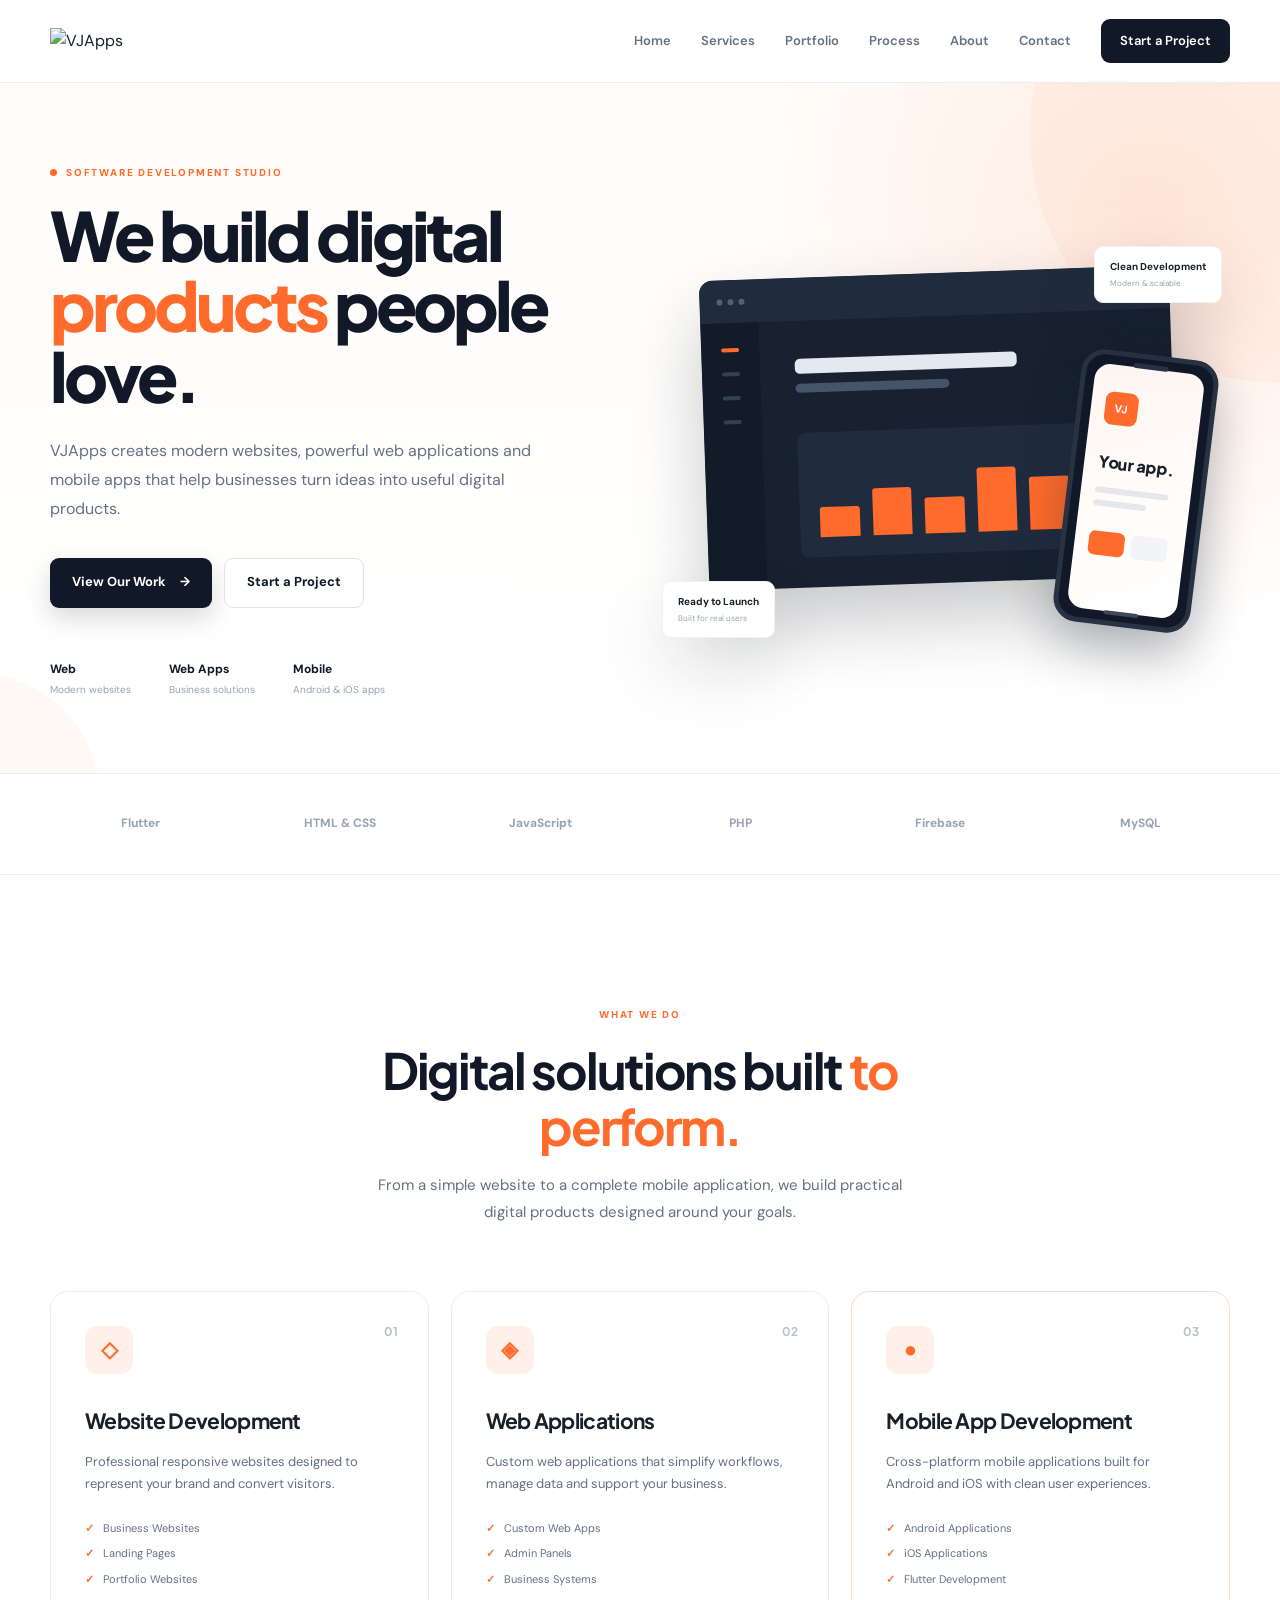
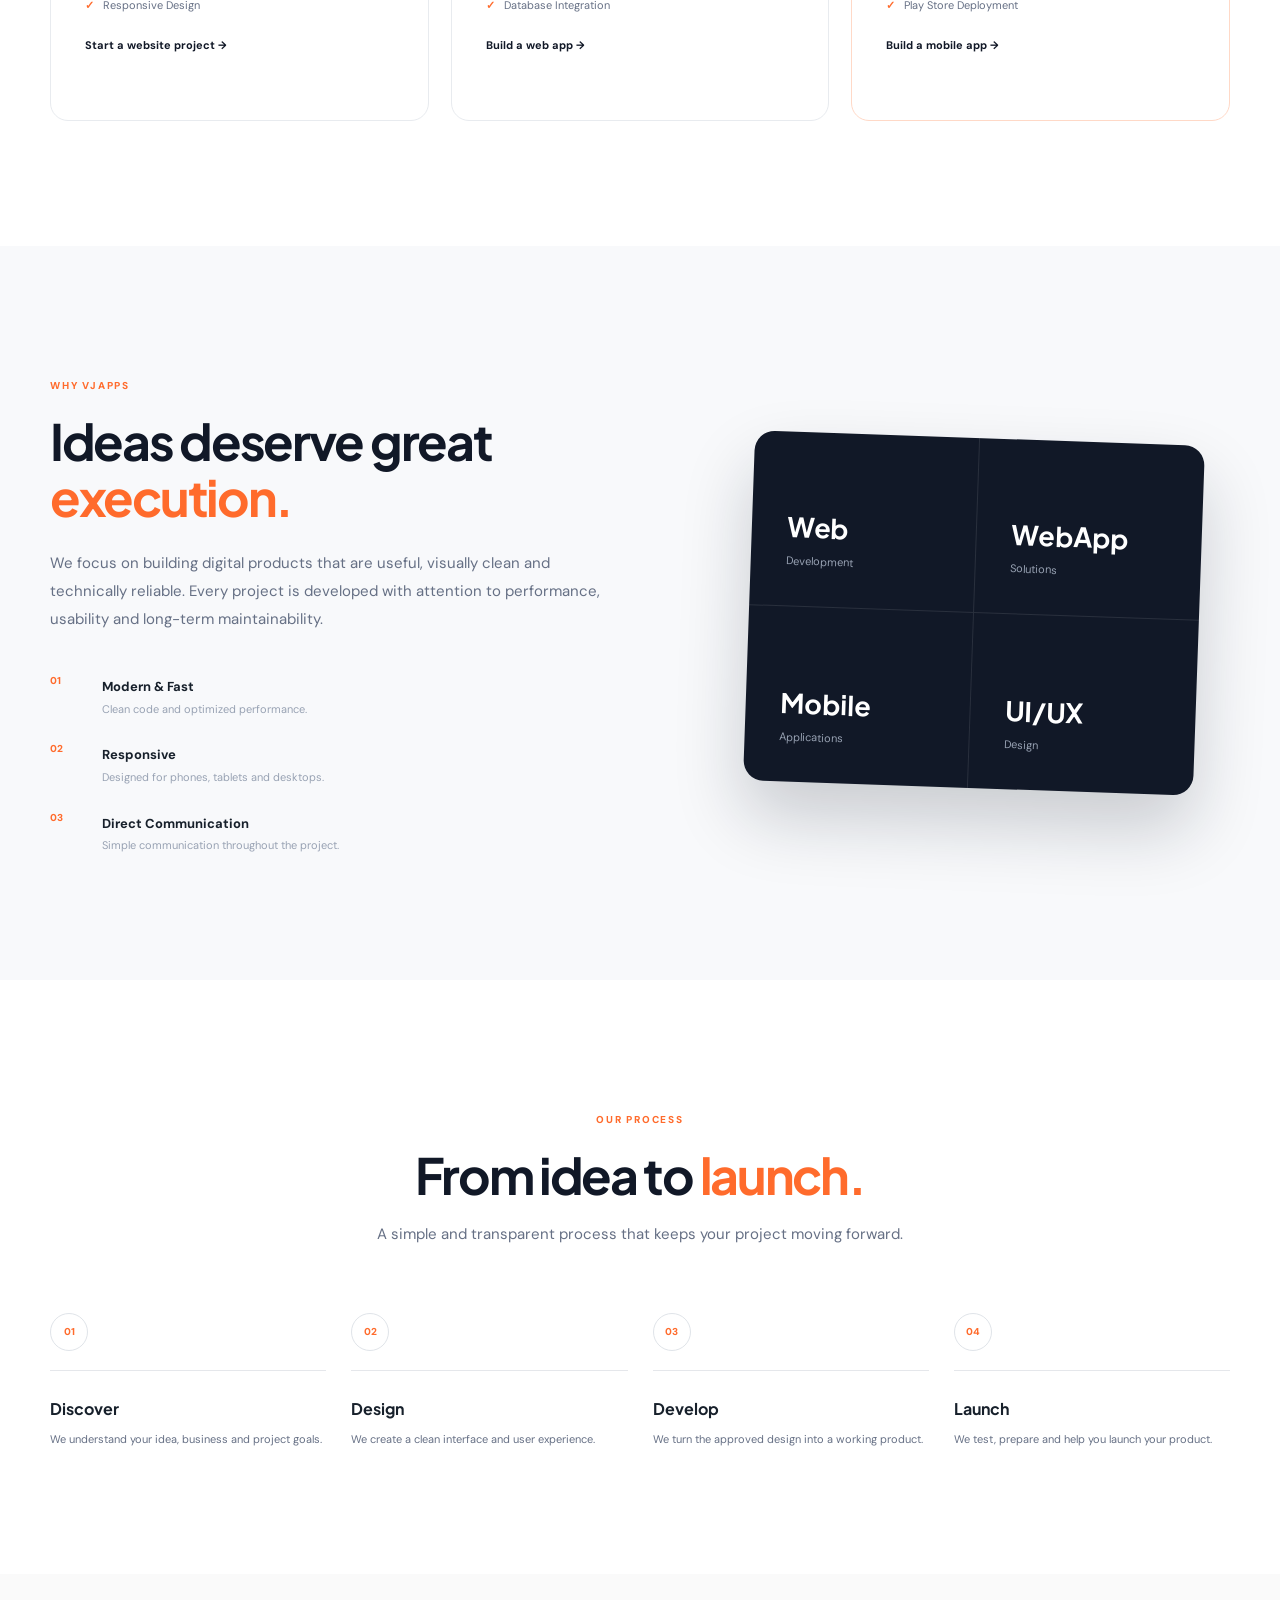
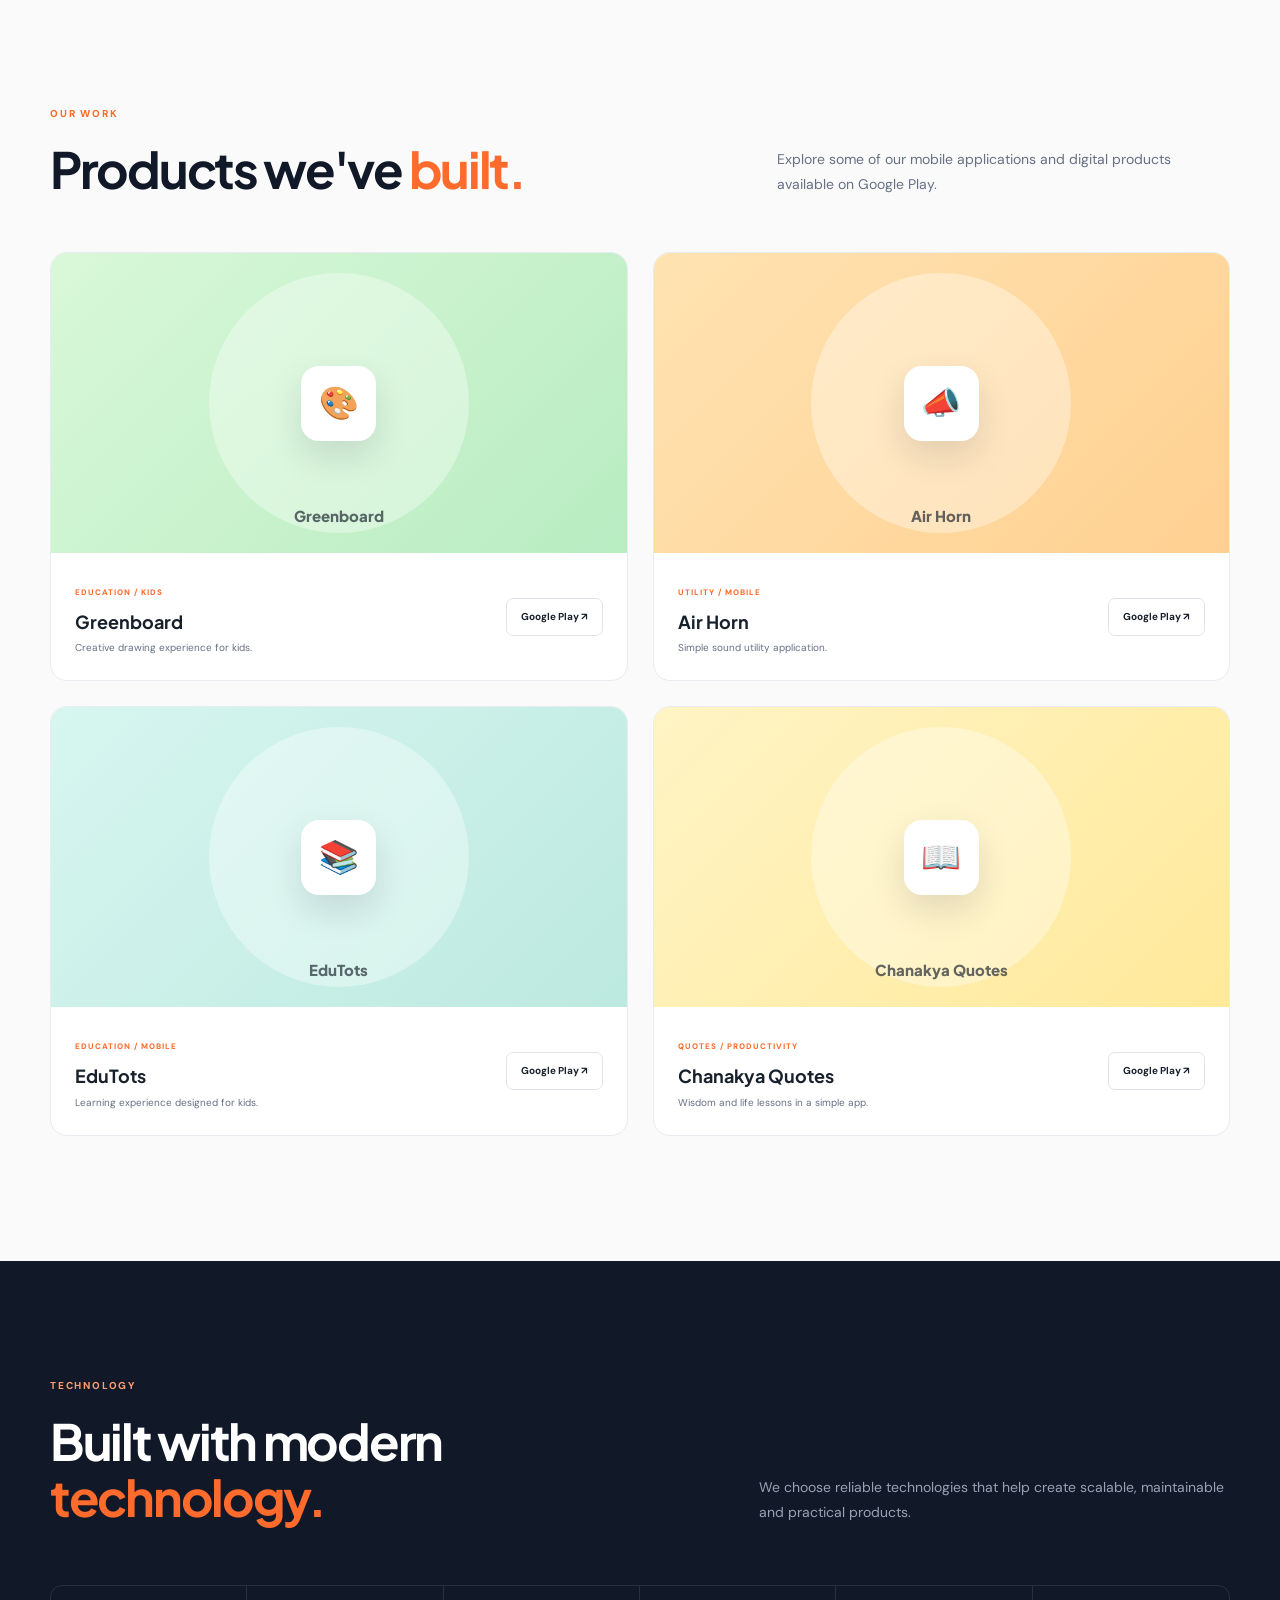
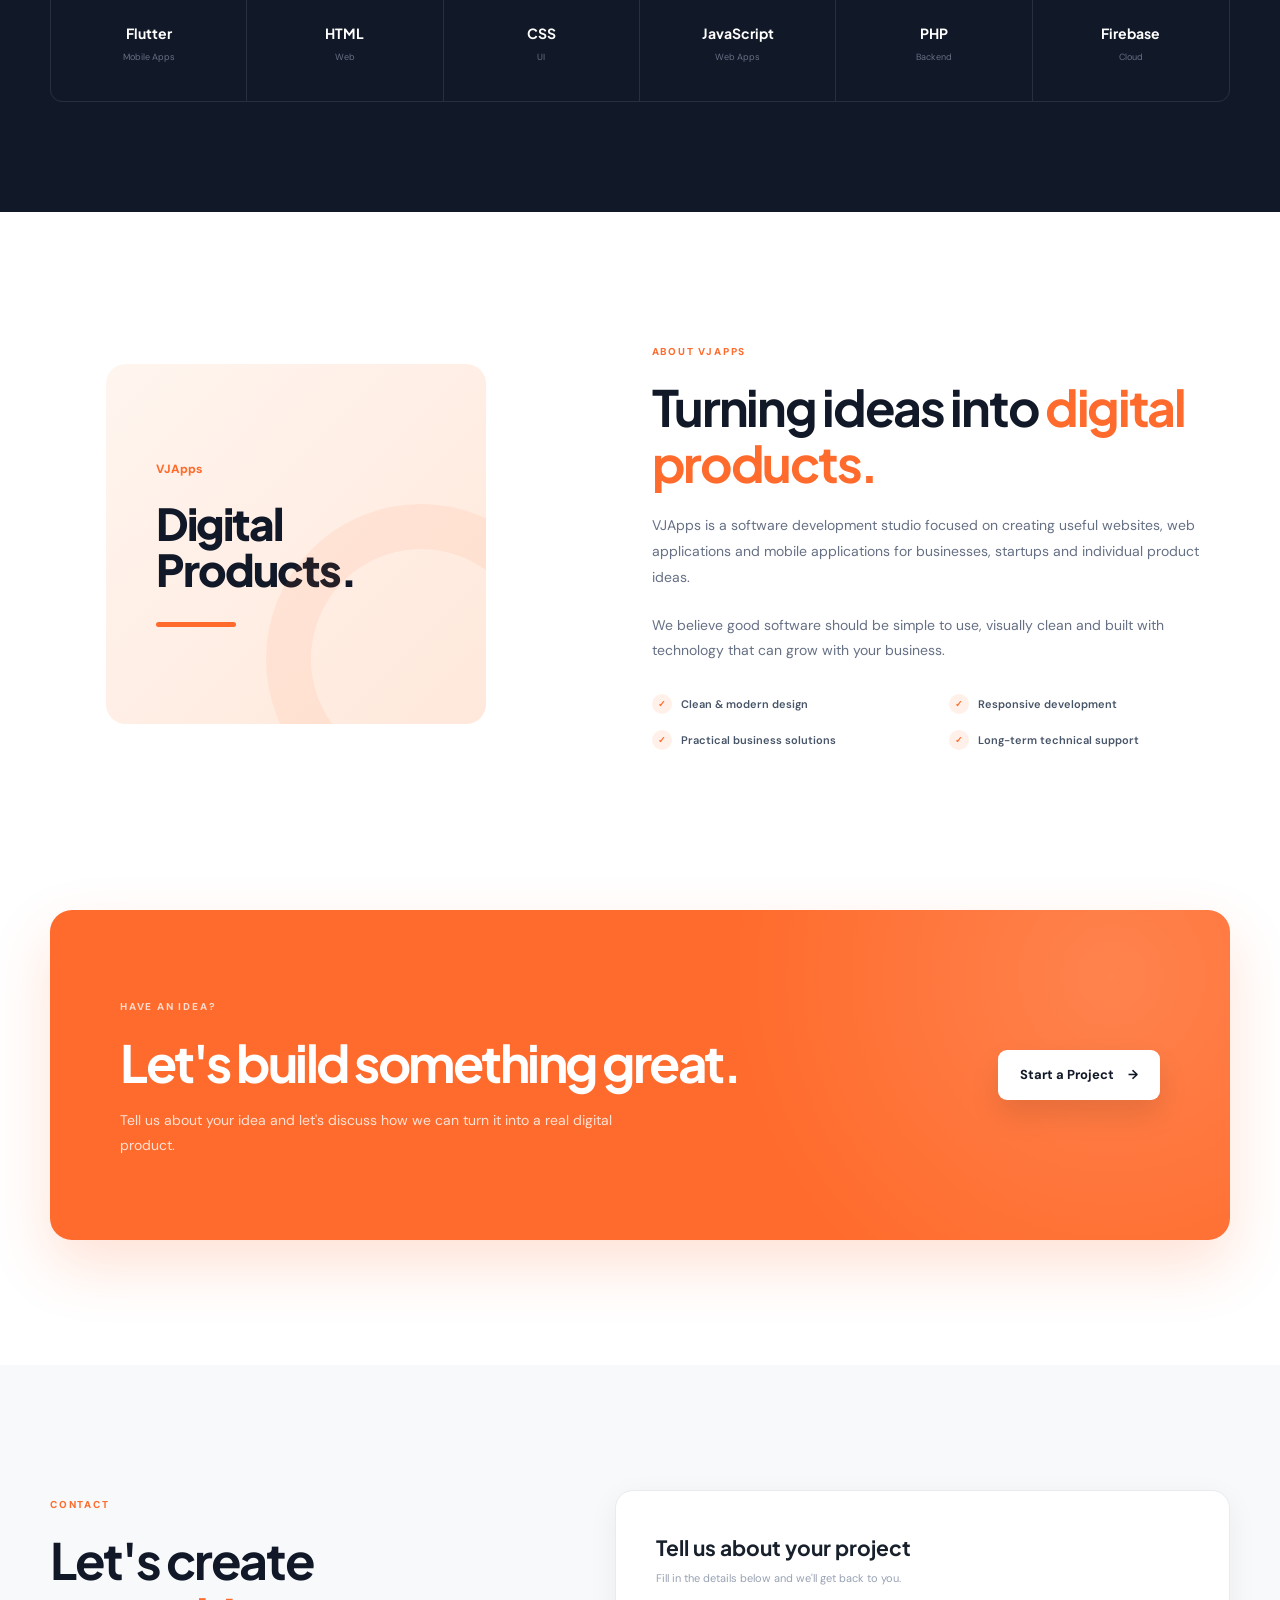
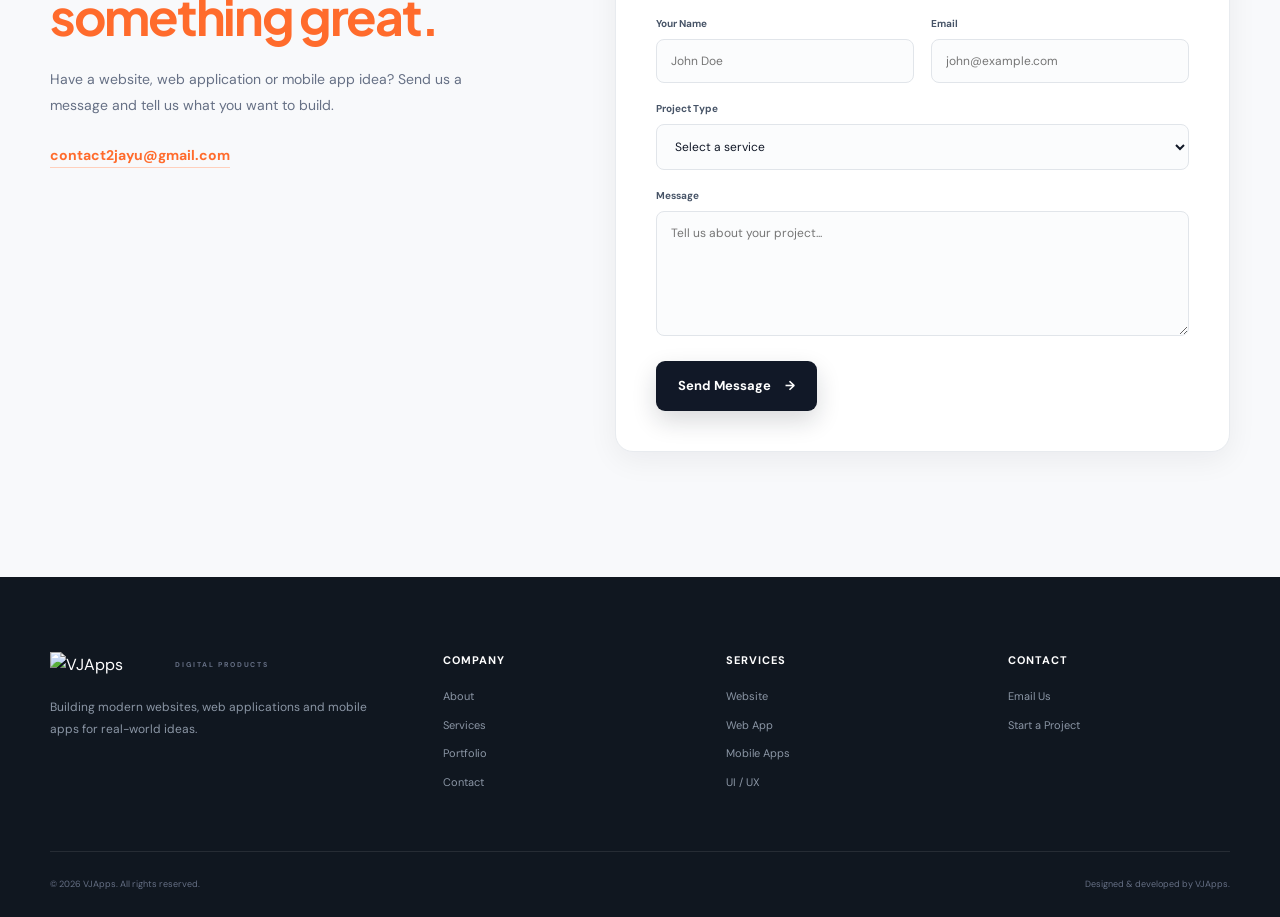
==== index.html @ f4241956 "Update index.html" ====
<!DOCTYPE html>
<html lang="en">
<head>
    <meta charset="UTF-8">
    <meta name="viewport" content="width=device-width, initial-scale=1.0">
    <meta name="description" content="VJApps builds modern websites, web applications and mobile apps for businesses and startups.">
    
    <title>VJApps — Web, WebApp & Mobile App Development</title>

    <link rel="icon" type="image/png" href="./favicon.png">
    <link rel="preconnect" href="https://fonts.googleapis.com">
    <link rel="preconnect" href="https://fonts.gstatic.com" crossorigin>
    <link href="https://fonts.googleapis.com/css2?family=DM+Sans:wght@400;500;600;700&family=Plus+Jakarta+Sans:wght@500;600;700;800&display=swap" rel="stylesheet">
    <link href="https://fonts.googleapis.com/css2?family=Poppins:wght@400;600;700&display=swap" rel="stylesheet">
    <link rel="stylesheet" href="./style.css">
</head>

<body>

<header class="header">
    <div class="container nav-container">
        
        <!-- Updated Premium Header Logo -->
        <a href="#home" class="logo">
            <img src="logo.jpg" alt="VJApps" class="header-logo-img">
        </a>

        <input type="checkbox" id="menu-toggle" class="menu-toggle">

        <label for="menu-toggle" class="menu-button" aria-label="Open navigation">
            <span></span>
            <span></span>
            <span></span>
        </label>

        <nav class="nav">
            <a href="#home">Home</a>
            <a href="#services">Services</a>
            <a href="#portfolio">Portfolio</a>
            <a href="#process">Process</a>
            <a href="#about">About</a>
            <a href="#contact">Contact</a>
            <a href="#contact" class="nav-cta">Start a Project</a>
        </nav>
    </div>
</header>

<main>

<section class="hero" id="home">
    <div class="hero-shape hero-shape-one"></div>
    <div class="hero-shape hero-shape-two"></div>
    <div class="container hero-grid">
        <div class="hero-content">
            <div class="eyebrow">
                <span class="eyebrow-dot"></span>
                SOFTWARE DEVELOPMENT STUDIO
            </div>
            <h1>
                We build digital
                <span>products</span>
                people love.
            </h1>
            <p class="hero-description">
                VJApps creates modern websites, powerful web applications
                and mobile apps that help businesses turn ideas into
                useful digital products.
            </p>
            <div class="hero-buttons">
                <a href="#portfolio" class="button button-dark">
                    View Our Work
                    <span>→</span>
                </a>
                <a href="#contact" class="button button-outline">
                    Start a Project
                </a>
            </div>
            <div class="hero-services">
                <div>
                    <strong>Web</strong>
                    <span>Modern websites</span>
                </div>
                <div>
                    <strong>Web Apps</strong>
                    <span>Business solutions</span>
                </div>
                <div>
                    <strong>Mobile</strong>
                    <span>Android & iOS apps</span>
                </div>
            </div>
        </div>
        <div class="hero-visual">
            <div class="browser-card">
                <div class="browser-top">
                    <div class="browser-dots">
                        <i></i><i></i><i></i>
                    </div>
                    <span>vjapps.com</span>
                </div>
                <div class="browser-content">
                    <div class="browser-sidebar">
                        <span class="active"></span><span></span><span></span><span></span>
                    </div>
                    <div class="browser-main">
                        <div class="browser-line large"></div>
                        <div class="browser-line"></div>
                        <div class="browser-chart">
                            <span style="height:35%"></span>
                            <span style="height:55%"></span>
                            <span style="height:42%"></span>
                            <span style="height:75%"></span>
                            <span style="height:62%"></span>
                            <span style="height:90%"></span>
                        </div>
                    </div>
                </div>
            </div>
            <div class="phone-card">
                <div class="phone-speaker"></div>
                <div class="phone-screen">
                    <div class="phone-logo">VJ</div>
                    <div class="phone-title">Your app.</div>
                    <div class="phone-line"></div>
                    <div class="phone-line short"></div>
                    <div class="phone-buttons">
                        <span></span><span></span>
                    </div>
                </div>
                <div class="phone-home"></div>
            </div>
            <div class="floating-card floating-top">
                <strong>Clean Development</strong>
                <span>Modern & scalable</span>
            </div>
            <div class="floating-card floating-bottom">
                <strong>Ready to Launch</strong>
                <span>Built for real users</span>
            </div>
        </div>
    </div>
</section>

<section class="tech-strip">
    <div class="container tech-strip-inner">
        <span>Flutter</span>
        <span>HTML & CSS</span>
        <span>JavaScript</span>
        <span>PHP</span>
        <span>Firebase</span>
        <span>MySQL</span>
    </div>
</section>

<section class="section services-section" id="services">
    <div class="container">
        <div class="section-heading centered">
            <div class="eyebrow">WHAT WE DO</div>
            <h2>
                Digital solutions built
                <span>to perform.</span>
            </h2>
            <p>
                From a simple website to a complete mobile application,
                we build practical digital products designed around
                your goals.
            </p>
        </div>
        <div class="services-grid">
            <article class="service-card">
                <div class="service-number">01</div>
                <div class="service-icon">◇</div>
                <h3>Website Development</h3>
                <p>Professional responsive websites designed to represent your brand and convert visitors.</p>
                <ul>
                    <li>Business Websites</li>
                    <li>Landing Pages</li>
                    <li>Portfolio Websites</li>
                    <li>Responsive Design</li>
                </ul>
                <a href="#contact" class="text-link">Start a website project →</a>
            </article>
            <article class="service-card">
                <div class="service-number">02</div>
                <div class="service-icon">◈</div>
                <h3>Web Applications</h3>
                <p>Custom web applications that simplify workflows, manage data and support your business.</p>
                <ul>
                    <li>Custom Web Apps</li>
                    <li>Admin Panels</li>
                    <li>Business Systems</li>
                    <li>Database Integration</li>
                </ul>
                <a href="#contact" class="text-link">Build a web app →</a>
            </article>
            <article class="service-card featured">
                <div class="service-number">03</div>
                <div class="service-icon">●</div>
                <h3>Mobile App Development</h3>
                <p>Cross-platform mobile applications built for Android and iOS with clean user experiences.</p>
                <ul>
                    <li>Android Applications</li>
                    <li>iOS Applications</li>
                    <li>Flutter Development</li>
                    <li>Play Store Deployment</li>
                </ul>
                <a href="#contact" class="text-link">Build a mobile app →</a>
            </article>
        </div>
    </div>
</section>

<section class="section why-section">
    <div class="container why-grid">
        <div class="why-content">
            <div class="eyebrow">WHY VJAPPS</div>
            <h2>
                Ideas deserve great
                <span>execution.</span>
            </h2>
            <p>
                We focus on building digital products that are useful,
                visually clean and technically reliable. Every project
                is developed with attention to performance, usability
                and long-term maintainability.
            </p>
            <div class="why-list">
                <div>
                    <span>01</span>
                    <div>
                        <strong>Modern & Fast</strong>
                        <p>Clean code and optimized performance.</p>
                    </div>
                </div>
                <div>
                    <span>02</span>
                    <div>
                        <strong>Responsive</strong>
                        <p>Designed for phones, tablets and desktops.</p>
                    </div>
                </div>
                <div>
                    <span>03</span>
                    <div>
                        <strong>Direct Communication</strong>
                        <p>Simple communication throughout the project.</p>
                    </div>
                </div>
            </div>
        </div>
        <div class="why-visual">
            <div class="stats-card">
                <div class="stat-item">
                    <strong>Web</strong>
                    <span>Development</span>
                </div>
                <div class="stat-item">
                    <strong>WebApp</strong>
                    <span>Solutions</span>
                </div>
                <div class="stat-item">
                    <strong>Mobile</strong>
                    <span>Applications</span>
                </div>
                <div class="stat-item">
                    <strong>UI/UX</strong>
                    <span>Design</span>
                </div>
            </div>
        </div>
    </div>
</section>

<section class="section process-section" id="process">
    <div class="container">
        <div class="section-heading centered">
            <div class="eyebrow">OUR PROCESS</div>
            <h2>
                From idea to
                <span>launch.</span>
            </h2>
            <p>
                A simple and transparent process that keeps your project
                moving forward.
            </p>
        </div>
        <div class="process-grid">
            <div class="process-item">
                <div class="process-top">
                    <span>01</span>
                </div>
                <div class="process-line"></div>
                <h3>Discover</h3>
                <p>We understand your idea, business and project goals.</p>
            </div>
            <div class="process-item">
                <div class="process-top">
                    <span>02</span>
                </div>
                <div class="process-line"></div>
                <h3>Design</h3>
                <p>We create a clean interface and user experience.</p>
            </div>
            <div class="process-item">
                <div class="process-top">
                    <span>03</span>
                </div>
                <div class="process-line"></div>
                <h3>Develop</h3>
                <p>We turn the approved design into a working product.</p>
            </div>
            <div class="process-item">
                <div class="process-top">
                    <span>04</span>
                </div>
                <div class="process-line"></div>
                <h3>Launch</h3>
                <p>We test, prepare and help you launch your product.</p>
            </div>
        </div>
    </div>
</section>

<section class="section portfolio-section" id="portfolio">
    <div class="container">
        <div class="portfolio-heading">
            <div>
                <div class="eyebrow">OUR WORK</div>
                <h2>
                    Products we've
                    <span>built.</span>
                </h2>
            </div>
            <p>
                Explore some of our mobile applications and digital
                products available on Google Play.
            </p>
        </div>
        <div class="portfolio-grid">
            <article class="portfolio-card">
                <div class="portfolio-image greenboard">
                    <div class="app-icon">🎨</div>
                    <div class="app-preview-text">Greenboard</div>
                </div>
                <div class="portfolio-info">
                    <div>
                        <small>EDUCATION / KIDS</small>
                        <h3>Greenboard</h3>
                        <p>Creative drawing experience for kids.</p>
                    </div>
                    <a href="#" class="play-button">Google Play ↗</a>
                </div>
            </article>
            <article class="portfolio-card">
                <div class="portfolio-image airhorn">
                    <div class="app-icon">📣</div>
                    <div class="app-preview-text">Air Horn</div>
                </div>
                <div class="portfolio-info">
                    <div>
                        <small>UTILITY / MOBILE</small>
                        <h3>Air Horn</h3>
                        <p>Simple sound utility application.</p>
                    </div>
                    <a href="#" class="play-button">Google Play ↗</a>
                </div>
            </article>
            <article class="portfolio-card">
                <div class="portfolio-image edutots">
                    <div class="app-icon">📚</div>
                    <div class="app-preview-text">EduTots</div>
                </div>
                <div class="portfolio-info">
                    <div>
                        <small>EDUCATION / MOBILE</small>
                        <h3>EduTots</h3>
                        <p>Learning experience designed for kids.</p>
                    </div>
                    <a href="#" class="play-button">Google Play ↗</a>
                </div>
            </article>
            <article class="portfolio-card">
                <div class="portfolio-image chanakya">
                    <div class="app-icon">📖</div>
                    <div class="app-preview-text">Chanakya Quotes</div>
                </div>
                <div class="portfolio-info">
                    <div>
                        <small>QUOTES / PRODUCTIVITY</small>
                        <h3>Chanakya Quotes</h3>
                        <p>Wisdom and life lessons in a simple app.</p>
                    </div>
                    <a href="#" class="play-button">Google Play ↗</a>
                </div>
            </article>
        </div>
    </div>
</section>

<section class="technology-section">
    <div class="container">
        <div class="technology-heading">
            <div>
                <div class="eyebrow light">TECHNOLOGY</div>
                <h2>
                    Built with modern
                    <span>technology.</span>
                </h2>
            </div>
            <p>
                We choose reliable technologies that help create
                scalable, maintainable and practical products.
            </p>
        </div>
        <div class="technology-grid">
            <div class="technology-item"><strong>Flutter</strong><span>Mobile Apps</span></div>
            <div class="technology-item"><strong>HTML</strong><span>Web</span></div>
            <div class="technology-item"><strong>CSS</strong><span>UI</span></div>
            <div class="technology-item"><strong>JavaScript</strong><span>Web Apps</span></div>
            <div class="technology-item"><strong>PHP</strong><span>Backend</span></div>
            <div class="technology-item"><strong>Firebase</strong><span>Cloud</span></div>
        </div>
    </div>
</section>

<section class="section about-section" id="about">
    <div class="container about-grid">
        <div class="about-visual">
            <div class="about-box">
                <div class="about-box-small">VJApps</div>
                <div class="about-box-title">
                    Digital<br>Products.
                </div>
                <div class="about-box-line"></div>
            </div>
        </div>
        <div class="about-content">
            <div class="eyebrow">ABOUT VJAPPS</div>
            <h2>
                Turning ideas into
                <span>digital products.</span>
            </h2>
            <p>
                VJApps is a software development studio focused on
                creating useful websites, web applications and mobile
                applications for businesses, startups and individual
                product ideas.
            </p>
            <p>
                We believe good software should be simple to use,
                visually clean and built with technology that can grow
                with your business.
            </p>
            <ul class="about-points">
                <li><span>✓</span> Clean & modern design</li>
                <li><span>✓</span> Responsive development</li>
                <li><span>✓</span> Practical business solutions</li>
                <li><span>✓</span> Long-term technical support</li>
            </ul>
        </div>
    </div>
</section>

<section class="cta-section">
    <div class="container">
        <div class="cta-box">
            <div class="cta-content">
                <div class="eyebrow">HAVE AN IDEA?</div>
                <h2>
                    Let's build something
                    <span>great.</span>
                </h2>
                <p>
                    Tell us about your idea and let's discuss how
                    we can turn it into a real digital product.
                </p>
            </div>
            <a href="#contact" class="button button-white">
                Start a Project
                <span>→</span>
            </a>
        </div>
    </div>
</section>

<section class="section contact-section" id="contact">
    <div class="container contact-grid">
        <div class="contact-content">
            <div class="eyebrow">CONTACT</div>
            <h2>
                Let's create
                <span>something great.</span>
            </h2>
            <p>
                Have a website, web application or mobile app idea?
                Send us a message and tell us what you want to build.
            </p>
            <a href="mailto:contact2jayu@gmail.com" class="email-link">
                contact2jayu@gmail.com
            </a>
        </div>
        <form class="contact-form" action="mailto:contact2jayu@gmail.com" method="post" enctype="text/plain">
            <h3>Tell us about your project</h3>
            <p>Fill in the details below and we'll get back to you.</p>
            <div class="form-row">
                <div class="form-group">
                    <label for="name">Your Name</label>
                    <input type="text" id="name" name="Name" placeholder="John Doe" required>
                </div>
                <div class="form-group">
                    <label for="email">Email</label>
                    <input type="email" id="email" name="Email" placeholder="john@example.com" required>
                </div>
            </div>
            <div class="form-group">
                <label for="project">Project Type</label>
                <select id="project" name="Project">
                    <option value="">Select a service</option>
                    <option>Website Development</option>
                    <option>Web Application</option>
                    <option>Mobile App</option>
                    <option>Other</option>
                </select>
            </div>
            <div class="form-group">
                <label for="message">Message</label>
                <textarea id="message" name="Message" rows="5" placeholder="Tell us about your project..." required></textarea>
            </div>
            <button type="submit" class="button button-dark submit-button">
                Send Message
                <span>→</span>
            </button>
        </form>
    </div>
</section>

</main>

<footer class="footer">
    <div class="container">
        <div class="footer-top">
            <div class="footer-brand">
                
                <!-- Updated Premium Footer Logo -->
                <a href="#home" class="logo footer-logo">
                    <img src="logo.jpg" alt="VJApps" class="footer-logo-img">
                    <br>
                    <span class="logo-sub">DIGITAL PRODUCTS</span>
                </a>
                
                <p>
                    Building modern websites, web applications
                    and mobile apps for real-world ideas.
                </p>
            </div>
            <div class="footer-column">
                <h4>Company</h4>
                <a href="#about">About</a>
                <a href="#services">Services</a>
                <a href="#portfolio">Portfolio</a>
                <a href="#contact">Contact</a>
            </div>
            <div class="footer-column">
                <h4>Services</h4>
                <a href="#services">Website</a>
                <a href="#services">Web App</a>
                <a href="#services">Mobile Apps</a>
                <a href="#services">UI / UX</a>
            </div>
            <div class="footer-column">
                <h4>Contact</h4>
                <a href="mailto:contact2jayu@gmail.com">Email Us</a>
                <a href="#contact">Start a Project</a>
            </div>
        </div>
        <div class="footer-bottom">
            <span>© 2026 VJApps. All rights reserved.</span>
            <span>Designed & developed by VJApps.</span>
        </div>
    </div>
</footer>

</body>
</html>
---- style.css ----
/* =========================================================
   VJAPPS WEBSITE
   Premium SaaS / Digital Agency Style
========================================================= */


/* =========================================================
   RESET
========================================================= */

* {
    margin: 0;
    padding: 0;
    box-sizing: border-box;
}

html {
    scroll-behavior: smooth;
}

body {
    font-family: "DM Sans", sans-serif;
    color: #17202b;
    background: #ffffff;
    line-height: 1.6;
    overflow-x: hidden;
}

a {
    color: inherit;
    text-decoration: none;
}

button,
input,
textarea,
select {
    font-family: inherit;
}

img {
    max-width: 100%;
    display: block;
}

.container {
    width: min(1180px, calc(100% - 48px));
    margin: 0 auto;
}


/* =========================================================
   COLORS
========================================================= */

:root {
    --orange: #ff6b2c;
    --orange-dark: #e95718;
    --orange-light: #fff1e9;

    --dark: #111827;
    --dark-2: #182230;

    --text: #17202b;
    --muted: #667085;

    --border: #e8ebef;

    --light: #f8f9fb;
    --white: #ffffff;

    --shadow-sm: 0 8px 30px rgba(16, 24, 40, 0.06);

    --shadow-lg: 0 30px 70px rgba(16, 24, 40, 0.12);

    --radius: 18px;
}


/* =========================================================
   HEADER
========================================================= */

.header {
    position: sticky;
    top: 0;
    z-index: 1000;

    background: rgba(255, 255, 255, 0.94);

    backdrop-filter: blur(18px);

    border-bottom: 1px solid rgba(230, 233, 237, 0.8);
}

.nav-container {
    min-height: 82px;

    display: flex;
    align-items: center;
    justify-content: space-between;
}

.logo {
    display: inline-flex;
    align-items: center;
}

.logo img {
    width: 125px;
    height: auto;
    display: block;
}

.logo-main {
    font-family: "Plus Jakarta Sans", sans-serif;
    font-size: 22px;
    font-weight: 800;
    letter-spacing: -1px;
    line-height: 1;
}

.logo-main span {
    color: var(--orange);
}

.logo-sub {
    font-size: 7px;
    font-weight: 700;
    letter-spacing: 1.8px;
    color: #98a2b3;
}

.nav {
    display: flex;
    align-items: center;
    gap: 30px;
}

.nav > a {
    font-size: 13px;
    font-weight: 600;
    color: #667085;

    transition:
        color 0.2s ease,
        transform 0.2s ease;
}

.nav > a:hover {
    color: var(--dark);
    transform: translateY(-1px);
}

.nav .nav-cta {
    color: white;

    background: var(--dark);

    padding: 12px 19px;

    border-radius: 9px;
}

.nav .nav-cta:hover {
    color: white;
    background: var(--orange);
}

.menu-toggle,
.menu-button {
    display: none;
}


/* =========================================================
   HERO
========================================================= */

.hero {
    position: relative;

    min-height: 690px;

    display: flex;
    align-items: center;

    overflow: hidden;

    background:
        radial-gradient(
            circle at 90% 20%,
            rgba(255, 107, 44, 0.12),
            transparent 32%
        ),
        linear-gradient(
            180deg,
            #fffdfa 0%,
            #ffffff 100%
        );
}

.hero-shape {
    position: absolute;

    border-radius: 50%;

    pointer-events: none;
}

.hero-shape-one {
    width: 500px;
    height: 500px;

    right: -250px;
    top: -200px;

    background: rgba(255, 107, 44, 0.05);
}

.hero-shape-two {
    width: 250px;
    height: 250px;

    left: -150px;
    bottom: -150px;

    background: rgba(255, 107, 44, 0.04);
}

.hero-grid {
    position: relative;
    z-index: 2;

    display: grid;

    grid-template-columns:
        minmax(0, 0.95fr)
        minmax(480px, 1.05fr);

    gap: 70px;

    align-items: center;
}

.hero-content {
    padding: 65px 0;
}

.eyebrow {
    display: inline-flex;
    align-items: center;
    gap: 9px;

    margin-bottom: 19px;

    font-size: 10px;
    font-weight: 800;

    letter-spacing: 1.8px;

    color: var(--orange);
}

.eyebrow-dot {
    width: 7px;
    height: 7px;

    border-radius: 50%;

    background: var(--orange);
}

.hero h1 {
    max-width: 650px;

    font-family: "Plus Jakarta Sans", sans-serif;

    font-size: clamp(48px, 5.3vw, 76px);

    line-height: 1.04;

    letter-spacing: -4px;

    font-weight: 800;

    color: var(--dark);
}

.hero h1 span,
.section-heading h2 span,
.why-content h2 span,
.portfolio-heading h2 span,
.technology-heading h2 span,
.about-content h2 span,
.cta-content h2 span,
.contact-content h2 span {
    color: var(--orange);
}

.hero-description {
    max-width: 560px;

    margin-top: 26px;

    font-size: 16px;

    line-height: 1.8;

    color: var(--muted);
}

.hero-buttons {
    display: flex;
    flex-wrap: wrap;

    gap: 12px;

    margin-top: 34px;
}

.button {
    display: inline-flex;
    align-items: center;
    justify-content: center;
    gap: 14px;

    min-height: 50px;

    padding: 0 22px;

    border-radius: 9px;

    font-size: 13px;
    font-weight: 700;

    transition:
        transform 0.2s ease,
        box-shadow 0.2s ease,
        background 0.2s ease;
}

.button:hover {
    transform: translateY(-2px);
}

.button-dark {
    color: white;
    background: var(--dark);

    box-shadow:
        0 10px 25px rgba(17, 24, 39, 0.16);
}

.button-dark:hover {
    background: var(--orange);
}

.button-outline {
    color: var(--dark);

    border: 1px solid #dfe3e8;

    background: white;
}

.button-outline:hover {
    border-color: var(--orange);
    color: var(--orange);
}

.hero-services {
    display: flex;

    margin-top: 52px;

    gap: 38px;
}

.hero-services div {
    display: flex;
    flex-direction: column;
    gap: 3px;
}

.hero-services strong {
    font-size: 12px;
    color: var(--dark);
}

.hero-services span {
    font-size: 10px;
    color: #98a2b3;
}


/* =========================================================
   HERO VISUAL
========================================================= */

.hero-visual {
    position: relative;

    height: 480px;

    display: flex;
    align-items: center;
    justify-content: center;
}

.browser-card {
    position: relative;

    width: 470px;
    height: 310px;

    border-radius: 13px;

    background: #17212f;

    box-shadow:
        0 35px 70px rgba(17, 24, 39, 0.23);

    transform: rotate(-2deg);

    overflow: hidden;
}

.browser-top {
    height: 43px;

    display: flex;
    align-items: center;

    padding: 0 17px;

    background: #202c3d;

    color: #8d9aac;

    font-size: 9px;
}

.browser-dots {
    display: flex;
    gap: 5px;

    margin-right: auto;
}

.browser-dots i {
    width: 6px;
    height: 6px;

    border-radius: 50%;

    background: #536174;
}

.browser-content {
    height: calc(100% - 43px);

    display: flex;
}

.browser-sidebar {
    width: 58px;

    padding-top: 25px;

    background: #121b28;

    display: flex;
    flex-direction: column;
    align-items: center;

    gap: 20px;
}

.browser-sidebar span {
    width: 18px;
    height: 4px;

    border-radius: 4px;

    background: #334154;
}

.browser-sidebar span.active {
    background: var(--orange);
}

.browser-main {
    flex: 1;

    padding: 38px 35px;
}

.browser-line {
    width: 45%;
    height: 9px;

    border-radius: 5px;

    background: #455469;

    margin-top: 10px;
}

.browser-line.large {
    width: 65%;

    height: 15px;

    margin-top: 0;

    background: #e3e9f1;
}

.browser-chart {
    height: 125px;

    margin-top: 40px;

    display: flex;
    align-items: flex-end;

    gap: 13px;

    padding: 20px;

    border-radius: 8px;

    background: #202c3d;
}

.browser-chart span {
    flex: 1;

    min-width: 10px;

    border-radius: 3px 3px 0 0;

    background: var(--orange);
}


/* PHONE */

.phone-card {
    position: absolute;

    width: 138px;
    height: 274px;

    right: 25px;
    bottom: 40px;

    border-radius: 24px;

    background: #111827;

    border: 5px solid #273243;

    box-shadow:
        0 25px 50px rgba(17, 24, 39, 0.28);

    transform: rotate(7deg);

    padding: 9px;
}

.phone-screen {
    width: 100%;
    height: 100%;

    border-radius: 16px;

    background:
        linear-gradient(
            160deg,
            #fff7f2,
            #ffffff
        );

    padding: 27px 14px;
}

.phone-speaker {
    position: absolute;

    z-index: 3;

    width: 35px;
    height: 5px;

    left: 50%;
    top: 5px;

    transform: translateX(-50%);

    border-radius: 5px;

    background: #273243;
}

.phone-home {
    position: absolute;

    width: 35px;
    height: 4px;

    left: 50%;
    bottom: 6px;

    transform: translateX(-50%);

    border-radius: 5px;

    background: #3d4859;
}

.phone-logo {
    width: 33px;
    height: 33px;

    display: flex;
    align-items: center;
    justify-content: center;

    border-radius: 8px;

    background: var(--orange);

    color: white;

    font-size: 11px;
    font-weight: 800;
}

.phone-title {
    margin-top: 25px;

    font-family: "Plus Jakarta Sans", sans-serif;

    font-size: 16px;
    font-weight: 800;
}

.phone-line {
    width: 90%;
    height: 6px;

    margin-top: 12px;

    border-radius: 5px;

    background: #e4e7ec;
}

.phone-line.short {
    width: 65%;
    margin-top: 7px;
}

.phone-buttons {
    display: flex;
    gap: 7px;

    margin-top: 25px;
}

.phone-buttons span {
    width: 36px;
    height: 24px;

    border-radius: 6px;

    background: var(--orange);
}

.phone-buttons span:last-child {
    background: #f2f4f7;
}


/* FLOATING CARDS */

.floating-card {
    position: absolute;

    display: flex;
    flex-direction: column;

    padding: 12px 15px;

    border-radius: 9px;

    background: white;

    box-shadow: var(--shadow-lg);

    border: 1px solid #f0f1f3;
}

.floating-card strong {
    font-size: 10px;
}

.floating-card span {
    margin-top: 2px;

    font-size: 8px;

    color: #98a2b3;
}

.floating-top {
    top: 58px;
    right: 8px;
}

.floating-bottom {
    bottom: 30px;
    left: 15px;
}


/* =========================================================
   TECHNOLOGY STRIP
========================================================= */

.tech-strip {
    border-top: 1px solid var(--border);
    border-bottom: 1px solid var(--border);

    background: white;
}

.tech-strip-inner {
    min-height: 100px;

    display: grid;

    grid-template-columns: repeat(6, 1fr);

    align-items: center;

    gap: 20px;
}

.tech-strip span {
    text-align: center;

    font-size: 12px;
    font-weight: 700;

    color: #98a2b3;
}


/* =========================================================
   GENERAL SECTIONS
========================================================= */

.section {
    padding: 125px 0;
}

.section-heading {
    max-width: 650px;
}

.section-heading.centered {
    margin: 0 auto 65px;

    text-align: center;
}

.section-heading h2,
.why-content h2,
.portfolio-heading h2,
.technology-heading h2,
.about-content h2,
.contact-content h2 {
    font-family: "Plus Jakarta Sans", sans-serif;

    font-size: clamp(34px, 4vw, 50px);

    line-height: 1.12;

    letter-spacing: -2.3px;

    color: var(--dark);
}

.section-heading p {
    max-width: 560px;

    margin: 18px auto 0;

    font-size: 15px;

    line-height: 1.8;

    color: var(--muted);
}


/* =========================================================
   SERVICES
========================================================= */

.services-section {
    background: white;
}

.services-grid {
    display: grid;

    grid-template-columns: repeat(3, 1fr);

    gap: 22px;
}

.service-card {
    position: relative;

    min-height: 430px;

    padding: 34px;

    border: 1px solid var(--border);

    border-radius: var(--radius);

    background: white;

    transition:
        transform 0.25s ease,
        box-shadow 0.25s ease,
        border-color 0.25s ease;
}

.service-card:hover {
    transform: translateY(-7px);

    box-shadow: var(--shadow-lg);

    border-color: #f3d5c6;
}

.service-card.featured {
    border-color: #ffd9c7;
}

.service-number {
    position: absolute;

    top: 30px;
    right: 30px;

    font-family: "Plus Jakarta Sans", sans-serif;

    font-size: 12px;
    font-weight: 700;

    color: #b9c0ca;
}

.service-icon {
    width: 48px;
    height: 48px;

    display: flex;
    align-items: center;
    justify-content: center;

    margin-bottom: 30px;

    border-radius: 12px;

    background: var(--orange-light);

    color: var(--orange);

    font-size: 22px;
    font-weight: 700;
}

.service-card h3 {
    font-family: "Plus Jakarta Sans", sans-serif;

    font-size: 21px;

    letter-spacing: -0.7px;
}

.service-card > p {
    margin-top: 13px;

    font-size: 13px;

    line-height: 1.7;

    color: var(--muted);
}

.service-card ul {
    list-style: none;

    margin-top: 25px;
}

.service-card li {
    position: relative;

    padding-left: 18px;

    margin-bottom: 8px;

    font-size: 11px;

    color: #667085;
}

.service-card li::before {
    content: "✓";

    position: absolute;
    left: 0;

    color: var(--orange);

    font-weight: 700;
}

.text-link {
    display: inline-block;

    margin-top: 15px;

    font-size: 11px;
    font-weight: 700;

    color: var(--dark);
}

.text-link:hover {
    color: var(--orange);
}


/* =========================================================
   WHY
========================================================= */

.why-section {
    background: var(--light);
}

.why-grid {
    display: grid;

    grid-template-columns: 1fr 0.9fr;

    gap: 100px;

    align-items: center;
}

.why-content > p {
    max-width: 570px;

    margin-top: 25px;

    font-size: 15px;

    line-height: 1.85;

    color: var(--muted);
}

.why-list {
    margin-top: 40px;

    display: flex;
    flex-direction: column;

    gap: 23px;
}

.why-list > div {
    display: flex;

    gap: 17px;
}

.why-list > div > span {
    flex: 0 0 35px;

    font-size: 10px;
    font-weight: 800;

    color: var(--orange);
}

.why-list strong {
    font-size: 13px;
}

.why-list p {
    margin-top: 2px;

    font-size: 11px;

    color: #98a2b3;
}

.why-visual {
    min-height: 430px;

    display: flex;
    align-items: center;
    justify-content: center;
}

.stats-card {
    width: 100%;
    max-width: 450px;

    display: grid;

    grid-template-columns: repeat(2, 1fr);

    border-radius: 20px;

    overflow: hidden;

    background: var(--dark);

    box-shadow:
        0 35px 70px rgba(17, 24, 39, 0.2);

    transform: rotate(2deg);
}

.stat-item {
    min-height: 175px;

    padding: 35px;

    display: flex;
    flex-direction: column;
    justify-content: flex-end;

    border-right: 1px solid rgba(255,255,255,0.1);
    border-bottom: 1px solid rgba(255,255,255,0.1);
}

.stat-item:nth-child(2),
.stat-item:nth-child(4) {
    border-right: none;
}

.stat-item:nth-child(3),
.stat-item:nth-child(4) {
    border-bottom: none;
}

.stat-item strong {
    font-family: "Plus Jakarta Sans", sans-serif;

    font-size: 27px;

    color: white;
}

.stat-item span {
    margin-top: 4px;

    font-size: 11px;

    color: #98a2b3;
}


/* =========================================================
   PROCESS
========================================================= */

.process-section {
    background: white;
}

.process-grid {
    display: grid;

    grid-template-columns: repeat(4, 1fr);

    gap: 25px;
}

.process-item {
    position: relative;
}

.process-top {
    display: flex;
    align-items: center;
    justify-content: space-between;
}

.process-top span {
    width: 38px;
    height: 38px;

    display: flex;
    align-items: center;
    justify-content: center;

    border: 1px solid #e0e4e9;

    border-radius: 50%;

    font-size: 10px;
    font-weight: 800;

    color: var(--orange);
}

.process-line {
    height: 1px;

    margin: 19px 0 25px;

    background: #e5e7eb;
}

.process-item h3 {
    font-family: "Plus Jakarta Sans", sans-serif;

    font-size: 16px;
}

.process-item p {
    margin-top: 9px;

    font-size: 11px;

    line-height: 1.7;

    color: var(--muted);
}


/* =========================================================
   PORTFOLIO
========================================================= */

.portfolio-section {
    background: #fafafa;
}

.portfolio-heading {
    display: grid;

    grid-template-columns: 1fr 0.7fr;

    gap: 80px;

    align-items: end;

    margin-bottom: 55px;
}

.portfolio-heading p {
    max-width: 410px;

    font-size: 14px;

    line-height: 1.8;

    color: var(--muted);
}

.portfolio-grid {
    display: grid;

    grid-template-columns: repeat(2, 1fr);

    gap: 25px;
}

.portfolio-card {
    overflow: hidden;

    border-radius: 17px;

    background: white;

    border: 1px solid var(--border);

    transition:
        transform 0.25s ease,
        box-shadow 0.25s ease;
}

.portfolio-card:hover {
    transform: translateY(-6px);

    box-shadow: var(--shadow-lg);
}

.portfolio-image {
    position: relative;

    height: 300px;

    display: flex;
    align-items: center;
    justify-content: center;

    overflow: hidden;
}

.portfolio-image::before {
    content: "";

    position: absolute;

    width: 260px;
    height: 260px;

    border-radius: 50%;

    background: rgba(255,255,255,0.35);
}

.greenboard {
    background:
        linear-gradient(
            135deg,
            #d9f8d8,
            #b8ecc1
        );
}

.airhorn {
    background:
        linear-gradient(
            135deg,
            #ffe3b2,
            #ffd091
        );
}

.edutots {
    background:
        linear-gradient(
            135deg,
            #d7f6f0,
            #bce9df
        );
}

.chanakya {
    background:
        linear-gradient(
            135deg,
            #fff4c5,
            #ffe99a
        );
}

.app-icon {
    position: relative;
    z-index: 2;

    width: 75px;
    height: 75px;

    display: flex;
    align-items: center;
    justify-content: center;

    border-radius: 18px;

    background: white;

    box-shadow:
        0 15px 35px rgba(17,24,39,0.12);

    font-size: 32px;
}

.app-preview-text {
    position: absolute;

    bottom: 25px;

    z-index: 2;

    font-family: "Plus Jakarta Sans", sans-serif;

    font-size: 15px;

    font-weight: 800;

    color: rgba(17,24,39,0.65);
}

.portfolio-info {
    min-height: 125px;

    padding: 24px;

    display: flex;
    align-items: center;
    justify-content: space-between;

    gap: 20px;
}

.portfolio-info small {
    font-size: 8px;

    font-weight: 800;

    letter-spacing: 1px;

    color: var(--orange);
}

.portfolio-info h3 {
    margin-top: 5px;

    font-family: "Plus Jakarta Sans", sans-serif;

    font-size: 18px;
}

.portfolio-info p {
    margin-top: 4px;

    font-size: 10px;

    color: var(--muted);
}

.play-button {
    flex-shrink: 0;

    padding: 10px 14px;

    border: 1px solid #e0e4e8;

    border-radius: 7px;

    font-size: 10px;
    font-weight: 700;

    transition: all 0.2s ease;
}

.play-button:hover {
    color: white;

    background: var(--dark);

    border-color: var(--dark);
}


/* =========================================================
   TECHNOLOGY
========================================================= */

.technology-section {
    padding: 110px 0;

    background: var(--dark);
}

.technology-heading {
    display: grid;

    grid-template-columns: 1fr 0.75fr;

    gap: 80px;

    align-items: end;
}

.eyebrow.light {
    color: #ff9b70;
}

.technology-heading h2 {
    color: white;
}

.technology-heading p {
    font-size: 14px;

    line-height: 1.8;

    color: #98a2b3;
}

.technology-grid {
    display: grid;

    grid-template-columns: repeat(6, 1fr);

    margin-top: 60px;

    border: 1px solid rgba(255,255,255,0.1);

    border-radius: 12px;

    overflow: hidden;
}

.technology-item {
    min-height: 115px;

    padding: 20px;

    display: flex;
    flex-direction: column;
    align-items: center;
    justify-content: center;

    border-right: 1px solid rgba(255,255,255,0.1);

    text-align: center;
}

.technology-item:last-child {
    border-right: none;
}

.technology-item strong {
    font-family: "Plus Jakarta Sans", sans-serif;

    font-size: 14px;

    color: white;
}

.technology-item span {
    margin-top: 5px;

    font-size: 9px;

    color: #667085;
}


/* =========================================================
   ABOUT
========================================================= */

.about-section {
    background: white;
}

.about-grid {
    display: grid;

    grid-template-columns: 0.85fr 1fr;

    gap: 110px;

    align-items: center;
}

.about-visual {
    display: flex;
    align-items: center;
    justify-content: center;
}

.about-box {
    position: relative;

    width: 380px;
    height: 360px;

    padding: 50px;

    display: flex;
    flex-direction: column;
    justify-content: center;

    border-radius: 20px;

    background:
        linear-gradient(
            135deg,
            #fff5ef,
            #ffe8db
        );

    overflow: hidden;
}

.about-box::after {
    content: "";

    position: absolute;

    width: 220px;
    height: 220px;

    right: -90px;
    bottom: -90px;

    border-radius: 50%;

    border: 45px solid rgba(255,107,44,0.08);
}

.about-box-small {
    font-size: 12px;

    font-weight: 800;

    color: var(--orange);
}

.about-box-title {
    margin-top: 20px;

    font-family: "Plus Jakarta Sans", sans-serif;

    font-size: 44px;

    line-height: 1.05;

    letter-spacing: -2px;

    font-weight: 800;

    color: var(--dark);
}

.about-box-line {
    width: 80px;
    height: 5px;

    margin-top: 30px;

    border-radius: 5px;

    background: var(--orange);
}

.about-content > p {
    max-width: 560px;

    margin-top: 22px;

    font-size: 14px;

    line-height: 1.85;

    color: var(--muted);
}

.about-points {
    display: grid;

    grid-template-columns: repeat(2, 1fr);

    gap: 16px;

    margin-top: 30px;

    list-style: none;
}

.about-points li {
    display: flex;

    align-items: center;

    gap: 9px;

    font-size: 11px;

    font-weight: 600;

    color: #475467;
}

.about-points span {
    width: 20px;
    height: 20px;

    display: flex;
    align-items: center;
    justify-content: center;

    border-radius: 50%;

    background: var(--orange-light);

    color: var(--orange);

    font-size: 9px;
}


/* =========================================================
   CTA
========================================================= */

.cta-section {
    padding: 35px 0 125px;

    background: white;
}

.cta-box {
    min-height: 330px;

    padding: 60px 70px;

    display: flex;
    align-items: center;
    justify-content: space-between;

    gap: 50px;

    border-radius: 22px;

    background:
        radial-gradient(
            circle at 90% 20%,
            rgba(255,255,255,0.16),
            transparent 35%
        ),
        var(--orange);

    box-shadow:
        0 25px 60px rgba(255,107,44,0.2);
}

.cta-content {
    max-width: 650px;
}

.cta-content .eyebrow {
    color: rgba(255,255,255,0.75);
}

.cta-content h2 {
    font-family: "Plus Jakarta Sans", sans-serif;

    font-size: clamp(35px, 4vw, 52px);

    line-height: 1.1;

    letter-spacing: -2.5px;

    color: white;
}

.cta-content h2 span {
    color: white;
}

.cta-content p {
    max-width: 550px;

    margin-top: 18px;

    font-size: 14px;

    line-height: 1.8;

    color: rgba(255,255,255,0.8);
}

.button-white {
    flex-shrink: 0;

    color: var(--dark);

    background: white;

    box-shadow:
        0 15px 30px rgba(0,0,0,0.1);
}

.button-white:hover {
    color: white;

    background: var(--dark);
}


/* =========================================================
   CONTACT
========================================================= */

.contact-section {
    background: var(--light);
}

.contact-grid {
    display: grid;

    grid-template-columns: 0.85fr 1.15fr;

    gap: 110px;

    align-items: start;
}

.contact-content h2 {
    max-width: 470px;
}

.contact-content > p {
    max-width: 450px;

    margin-top: 23px;

    font-size: 14px;

    line-height: 1.85;

    color: var(--muted);
}

.email-link {
    display: inline-block;

    margin-top: 25px;

    font-size: 14px;
    font-weight: 700;

    color: var(--orange);

    border-bottom: 1px solid #ffd0bd;
}

.contact-form {
    padding: 40px;

    border-radius: 18px;

    background: white;

    border: 1px solid var(--border);

    box-shadow: var(--shadow-sm);
}

.contact-form h3 {
    font-family: "Plus Jakarta Sans", sans-serif;

    font-size: 21px;
}

.contact-form > p {
    margin-top: 5px;

    font-size: 11px;

    color: #98a2b3;
}

.form-row {
    display: grid;

    grid-template-columns: 1fr 1fr;

    gap: 17px;

    margin-top: 28px;
}

.form-group {
    display: flex;
    flex-direction: column;

    gap: 7px;

    margin-top: 18px;
}

.form-row .form-group {
    margin-top: 0;
}

.form-group label {
    font-size: 10px;

    font-weight: 700;

    color: #475467;
}

.form-group input,
.form-group select,
.form-group textarea {
    width: 100%;

    border: 1px solid #e1e5ea;

    border-radius: 8px;

    background: #fbfcfd;

    padding: 13px 14px;

    outline: none;

    font-size: 12px;

    color: var(--dark);

    transition:
        border-color 0.2s ease,
        box-shadow 0.2s ease;
}

.form-group textarea {
    resize: vertical;
    min-height: 125px;
}

.form-group input:focus,
.form-group select:focus,
.form-group textarea:focus {
    border-color: var(--orange);

    box-shadow:
        0 0 0 3px rgba(255,107,44,0.1);

    background: white;
}

.submit-button {
    border: none;

    cursor: pointer;

    margin-top: 25px;
}


/* =========================================================
   FOOTER
========================================================= */

.footer {
    padding: 75px 0 25px;

    background: #101720;

    color: white;
}

.footer-top {
    display: grid;

    grid-template-columns: 1.5fr repeat(3, 1fr);

    gap: 60px;

    padding-bottom: 60px;

    border-bottom: 1px solid rgba(255,255,255,0.09);
}

.footer-brand p {
    max-width: 330px;

    margin-top: 20px;

    font-size: 12px;

    line-height: 1.8;

    color: #8b96a5;
}

.footer-logo .logo-main {
    color: white;
}

.footer-logo .logo-sub {
    color: #667085;
}

.footer-column {
    display: flex;
    flex-direction: column;

    gap: 11px;
}

.footer-column h4 {
    margin-bottom: 8px;

    font-size: 11px;

    text-transform: uppercase;

    letter-spacing: 1px;

    color: white;
}

.footer-column a {
    width: fit-content;

    font-size: 11px;

    color: #8b96a5;

    transition: color 0.2s ease;
}

.footer-column a:hover {
    color: var(--orange);
}

.footer-bottom {
    padding-top: 25px;

    display: flex;
    align-items: center;
    justify-content: space-between;

    gap: 20px;

    font-size: 9px;

    color: #667085;
}


/* =========================================================
   RESPONSIVE — TABLET
========================================================= */

@media (max-width: 1050px) {

    .container {
        width: min(100% - 40px, 900px);
    }

    .nav {
        gap: 17px;
    }

    .hero-grid {
        grid-template-columns: 1fr 0.85fr;

        gap: 35px;
    }

    .hero h1 {
        font-size: 53px;

        letter-spacing: -3px;
    }

    .browser-card {
        width: 390px;
        height: 260px;
    }

    .phone-card {
        width: 115px;
        height: 235px;
    }

    .services-grid {
        gap: 15px;
    }

    .service-card {
        padding: 27px;
    }

    .why-grid {
        gap: 50px;
    }

    .about-grid,
    .contact-grid {
        gap: 60px;
    }

    .technology-grid {
        grid-template-columns: repeat(3, 1fr);
    }

    .technology-item:nth-child(3) {
        border-right: none;
    }

    .technology-item:nth-child(-n+3) {
        border-bottom: 1px solid rgba(255,255,255,0.1);
    }

    .technology-item:nth-child(4) {
        border-right: 1px solid rgba(255,255,255,0.1);
    }

}


/* =========================================================
   RESPONSIVE — MOBILE
========================================================= */

@media (max-width: 760px) {

    .container {
        width: min(100% - 32px, 600px);
    }

    .header {
        position: sticky;
    }

    .nav-container {
        min-height: 72px;
    }

    .menu-button {
        width: 42px;
        height: 42px;

        display: flex;

        flex-direction: column;

        align-items: center;
        justify-content: center;

        gap: 5px;

        border-radius: 8px;

        background: #f7f8fa;

        cursor: pointer;
    }

    .menu-button span {
        width: 18px;
        height: 2px;

        border-radius: 2px;

        background: var(--dark);
    }

    .nav {
        position: absolute;

        left: 16px;
        right: 16px;
        top: 72px;

        padding: 18px;

        display: flex;
        flex-direction: column;
        align-items: stretch;

        gap: 0;

        background: white;

        border: 1px solid var(--border);

        border-radius: 12px;

        box-shadow: var(--shadow-lg);

        opacity: 0;

        visibility: hidden;

        transform: translateY(-8px);

        transition:
            opacity 0.2s ease,
            visibility 0.2s ease,
            transform 0.2s ease;
    }

    .nav > a {
        padding: 13px 10px;

        font-size: 13px;
    }

    .nav .nav-cta {
        margin-top: 8px;

        text-align: center;
    }

    .menu-toggle:checked ~ .nav {
        opacity: 1;

        visibility: visible;

        transform: translateY(0);
    }

    .hero {
        min-height: auto;

        padding: 60px 0 80px;
    }

    .hero-grid {
        display: flex;

        flex-direction: column;

        gap: 40px;
    }

    .hero-content {
        padding: 0;

        text-align: center;
    }

    .eyebrow {
        justify-content: center;
    }

    .hero h1 {
        font-size: clamp(42px, 12vw, 58px);

        letter-spacing: -2.7px;
    }

    .hero-description {
        margin-left: auto;
        margin-right: auto;

        font-size: 14px;
    }

    .hero-buttons {
        justify-content: center;
    }

    .hero-services {
        justify-content: center;

        gap: 25px;

        margin-top: 40px;
    }

    .hero-visual {
        width: 100%;

        height: 390px;
    }

    .browser-card {
        width: min(390px, 85vw);

        height: 250px;
    }

    .phone-card {
        width: 110px;
        height: 225px;

        right: 4%;
        bottom: 25px;
    }

    .floating-top {
        right: 2%;
        top: 25px;
    }

    .floating-bottom {
        left: 3%;
        bottom: 15px;
    }

    .tech-strip-inner {
        grid-template-columns: repeat(3, 1fr);

        padding: 25px 0;

        gap: 22px 10px;
    }

    .tech-strip span {
        font-size: 10px;
    }

    .section {
        padding: 85px 0;
    }

    .section-heading.centered {
        margin-bottom: 45px;
    }

    .section-heading h2,
    .why-content h2,
    .portfolio-heading h2,
    .technology-heading h2,
    .about-content h2,
    .contact-content h2 {
        font-size: 36px;

        letter-spacing: -1.8px;
    }

    .services-grid {
        grid-template-columns: 1fr;
    }

    .service-card {
        min-height: auto;
    }

    .why-grid {
        grid-template-columns: 1fr;

        gap: 50px;
    }

    .why-visual {
        min-height: 350px;
    }

    .stats-card {
        max-width: 390px;
    }

    .process-grid {
        grid-template-columns: 1fr 1fr;

        gap: 35px 20px;
    }

    .process-line {
        margin-bottom: 18px;
    }

    .portfolio-heading {
        grid-template-columns: 1fr;

        gap: 20px;

        margin-bottom: 40px;
    }

    .portfolio-grid {
        grid-template-columns: 1fr;
    }

    .portfolio-image {
        height: 260px;
    }

    .technology-section {
        padding: 85px 0;
    }

    .technology-heading {
        grid-template-columns: 1fr;

        gap: 20px;
    }

    .technology-grid {
        grid-template-columns: repeat(2, 1fr);

        margin-top: 40px;
    }

    .technology-item {
        border-right: 1px solid rgba(255,255,255,0.1);
        border-bottom: 1px solid rgba(255,255,255,0.1);
    }

    .technology-item:nth-child(even) {
        border-right: none;
    }

    .technology-item:nth-child(5),
    .technology-item:nth-child(6) {
        border-bottom: none;
    }

    .about-grid {
        grid-template-columns: 1fr;

        gap: 55px;
    }

    .about-box {
        width: 100%;
        max-width: 390px;
        height: 320px;
    }

    .cta-section {
        padding: 20px 0 85px;
    }

    .cta-box {
        padding: 45px 30px;

        min-height: auto;

        flex-direction: column;

        align-items: flex-start;

        gap: 30px;
    }

    .contact-grid {
        grid-template-columns: 1fr;

        gap: 50px;
    }

    .contact-form {
        padding: 27px;
    }

    .footer-top {
        grid-template-columns: 1fr 1fr;

        gap: 40px 25px;
    }

    .footer-brand {
        grid-column: 1 / -1;
    }

    .footer-bottom {
        flex-direction: column;

        align-items: flex-start;
    }

}


/* =========================================================
   RESPONSIVE — SMALL MOBILE
========================================================= */

@media (max-width: 430px) {

    .container {
        width: calc(100% - 28px);
    }

    .hero {
        padding-top: 45px;
    }

    .hero h1 {
        font-size: 42px;

        letter-spacing: -2px;
    }

    .hero-description {
        font-size: 13px;
    }

    .hero-buttons {
        flex-direction: column;
    }

    .hero-buttons .button {
        width: 100%;
    }

    .hero-services {
        gap: 16px;
    }

    .hero-services strong {
        font-size: 10px;
    }

    .hero-services span {
        font-size: 8px;
    }

    .hero-visual {
        height: 310px;
    }

    .browser-card {
        width: 300px;
        height: 200px;
    }

    .browser-main {
        padding: 22px;
    }

    .browser-chart {
        height: 85px;

        margin-top: 20px;

        padding: 12px;

        gap: 7px;
    }

    .phone-card {
        width: 91px;
        height: 185px;

        right: 0;
        bottom: 12px;
    }

    .phone-screen {
        padding: 22px 9px;
    }

    .phone-title {
        margin-top: 18px;

        font-size: 12px;
    }

    .phone-buttons {
        margin-top: 17px;
    }

    .floating-card {
        padding: 9px 11px;
    }

    .floating-card strong {
        font-size: 8px;
    }

    .floating-card span {
        font-size: 7px;
    }

    .tech-strip-inner {
        grid-template-columns: repeat(2, 1fr);
    }

    .section {
        padding: 70px 0;
    }

    .section-heading h2,
    .why-content h2,
    .portfolio-heading h2,
    .technology-heading h2,
    .about-content h2,
    .contact-content h2 {
        font-size: 32px;
    }

    .process-grid {
        grid-template-columns: 1fr;
    }

    .portfolio-image {
        height: 230px;
    }

    .portfolio-info {
        flex-direction: column;

        align-items: flex-start;
    }

    .play-button {
        width: 100%;

        text-align: center;
    }

    .technology-grid {
        grid-template-columns: 1fr 1fr;
    }

    .about-points {
        grid-template-columns: 1fr;
    }

    .about-box {
        height: 280px;

        padding: 35px;
    }

    .about-box-title {
        font-size: 37px;
    }

    .form-row {
        grid-template-columns: 1fr;
    }

    .form-row .form-group {
        margin-top: 18px;
    }

    .footer-top {
        grid-template-columns: 1fr;
    }

}
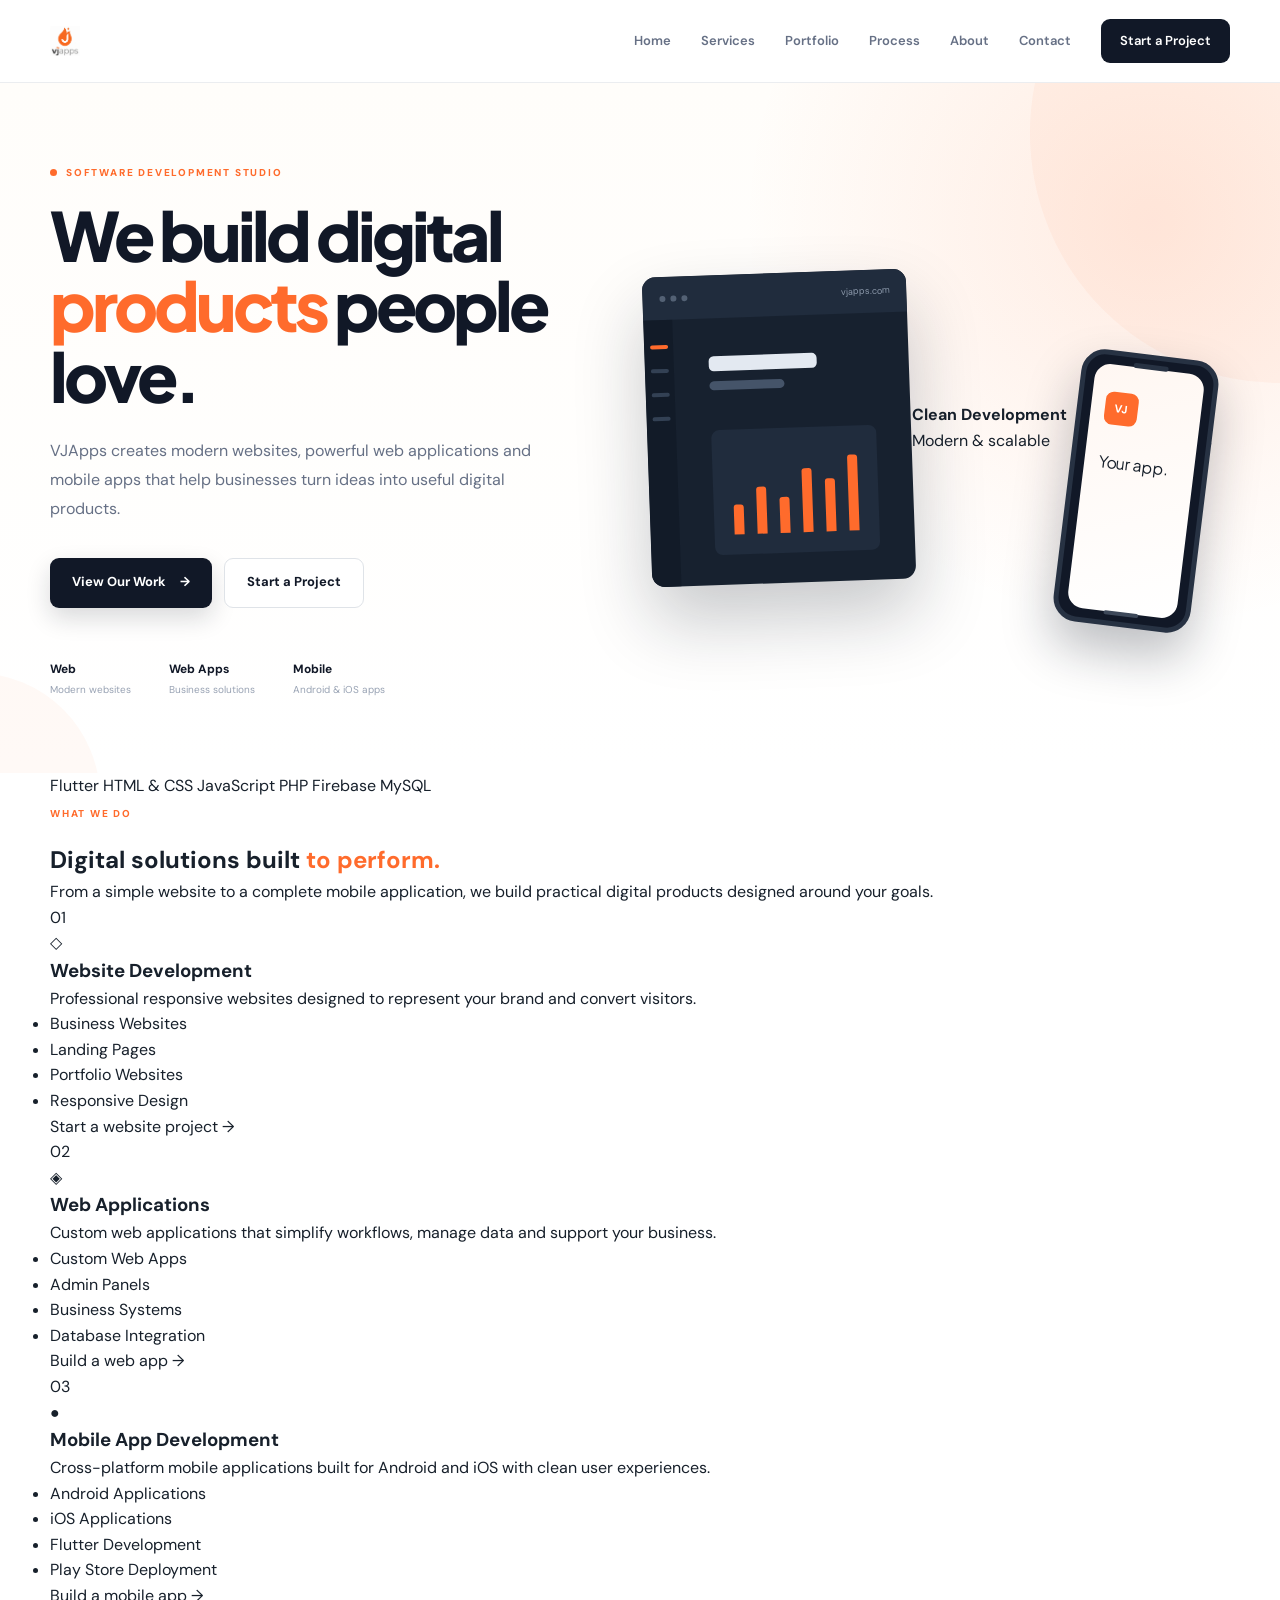
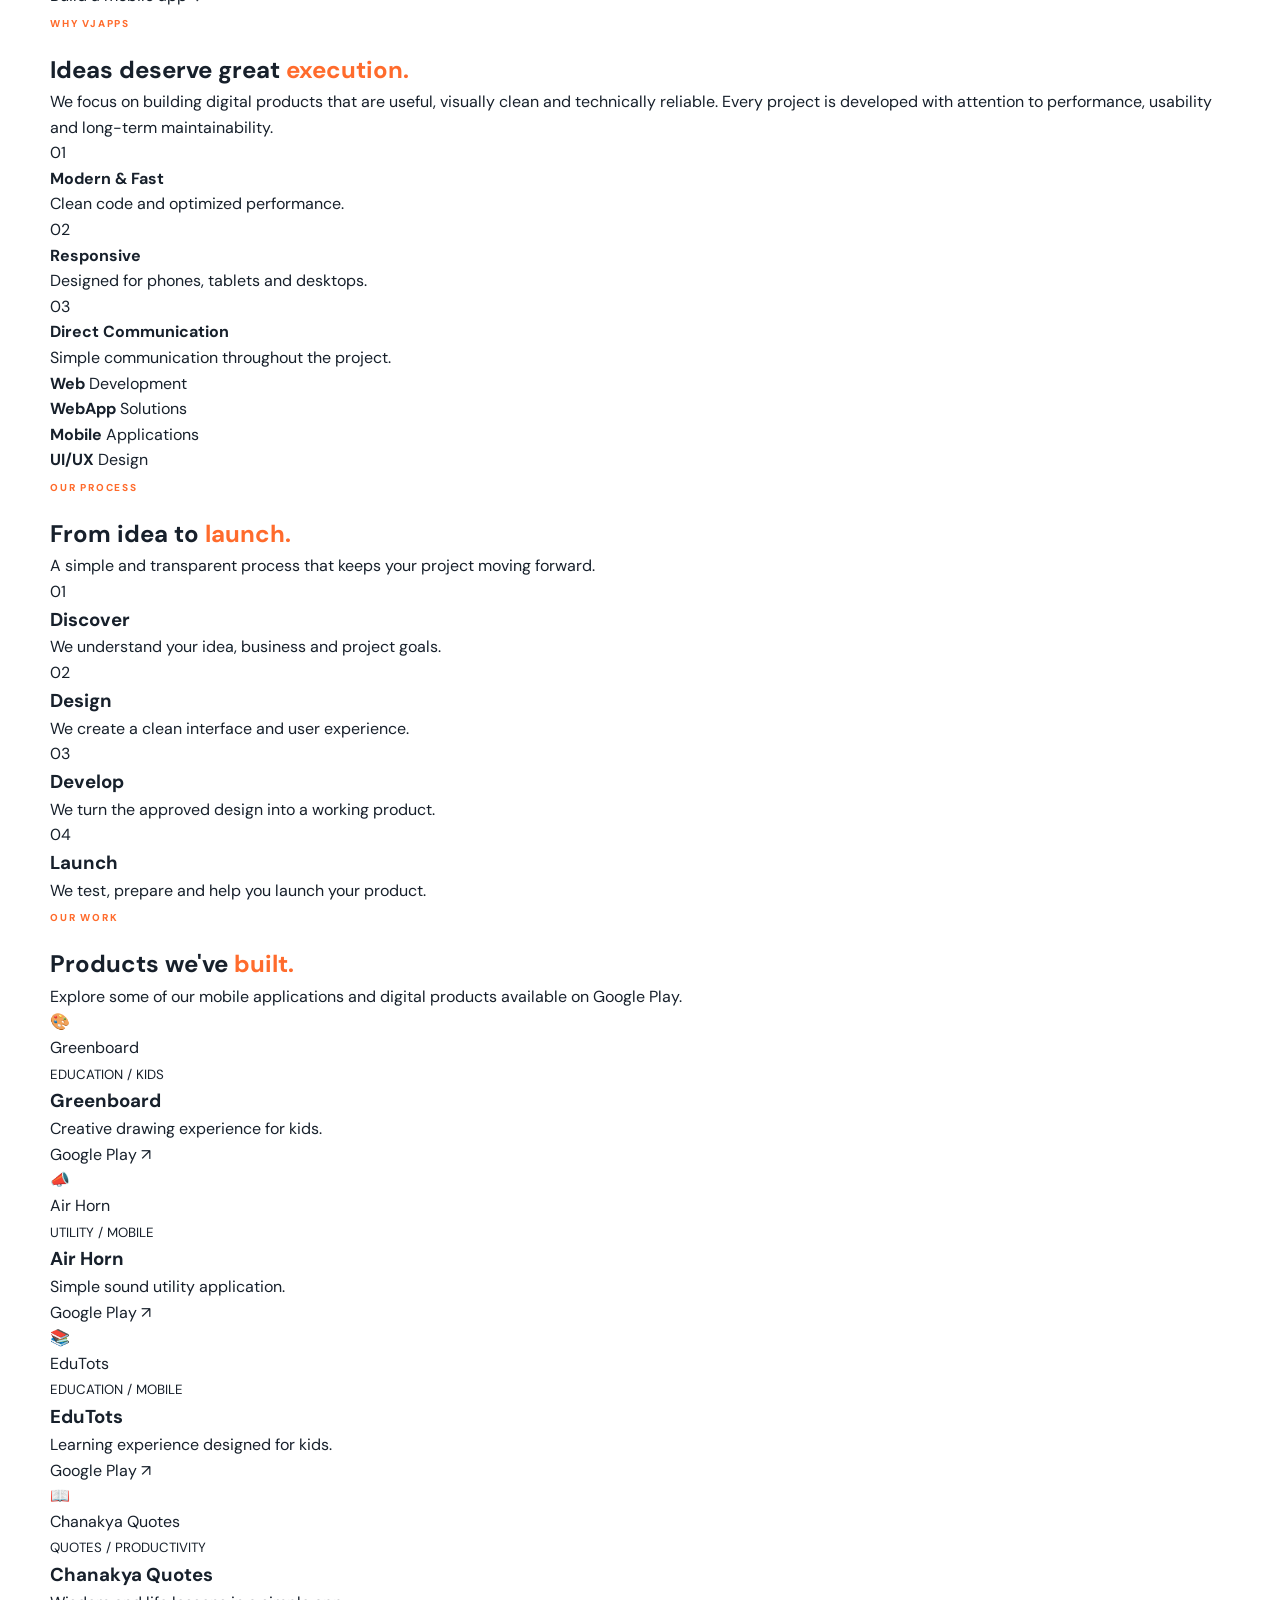
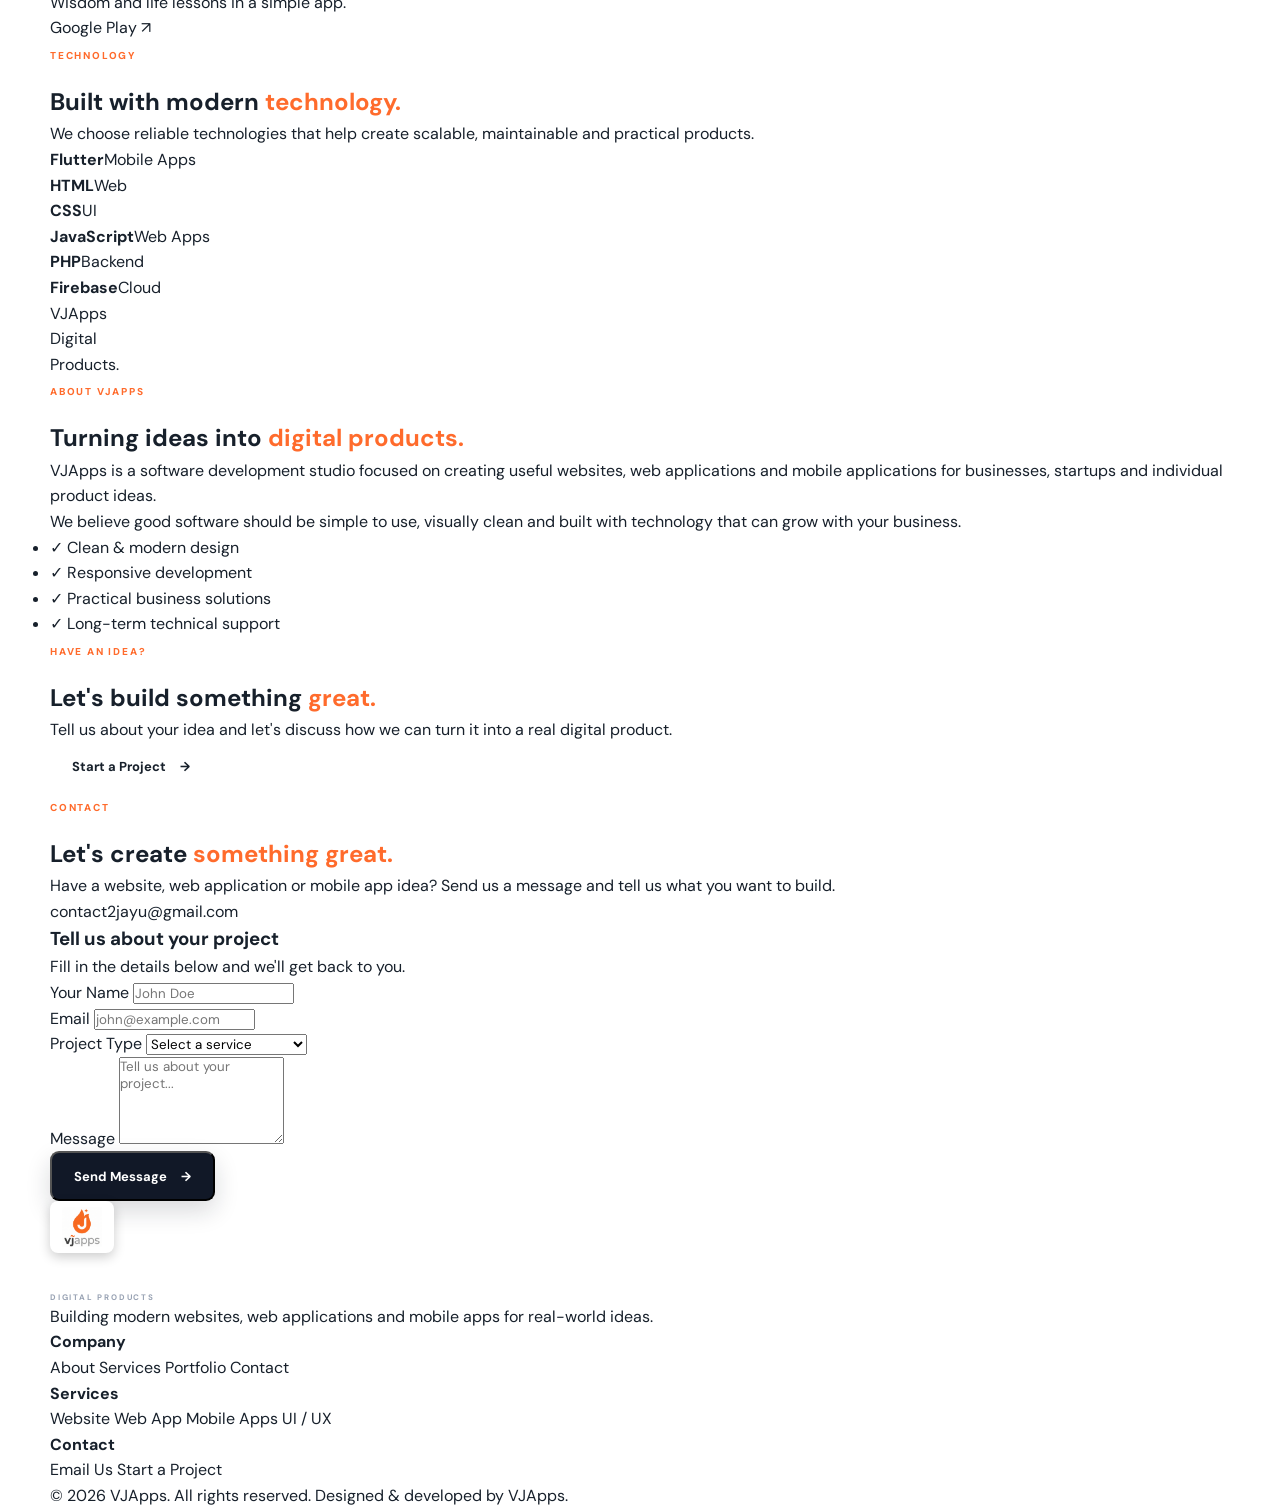
==== commit 90c2514d: "Update index.html" ====
--- a/index.html
+++ b/index.html
@@ -22,7 +22,7 @@
         
         <!-- Updated Premium Header Logo -->
         <a href="#home" class="logo">
-            <img src="logo.jpg" alt="VJApps" class="header-logo-img">
+            <img src="logo.jpg" alt="VJApps" class="header-logo-img" height=80 width=80>
         </a>
 
         <input type="checkbox" id="menu-toggle" class="menu-toggle">
--- a/style.css
+++ b/style.css
@@ -101,35 +101,49 @@
     justify-content: space-between;
 }
 
+/* =========================================================
+   LOGO STYLING
+========================================================= */
+
 .logo {
-    display: inline-flex;
-    align-items: center;
-}
-
-.logo img {
-    width: 125px;
-    height: auto;
-    display: block;
-}
-
-.logo-main {
-    font-family: "Plus Jakarta Sans", sans-serif;
-    font-size: 22px;
-    font-weight: 800;
-    letter-spacing: -1px;
-    line-height: 1;
-}
-
-.logo-main span {
-    color: var(--orange);
+    display: flex;
+    flex-direction: column;
+    text-decoration: none;
+    align-items: flex-start;
+}
+
+.header-logo-img {
+    max-height: 30px;
+    width: auto;
+    mix-blend-mode: multiply; 
+    transition: transform 0.2s ease;
+}
+
+.header-logo-img:hover {
+    transform: scale(1.02);
+}
+
+.footer-logo-img {
+    max-height: 52px;
+    width: auto;
+    background: #ffffff;
+    padding: 6px 12px;
+    border-radius: 8px;
+    margin-bottom: 8px;
+    box-shadow: 0 4px 12px rgba(0, 0, 0, 0.2);
 }
 
 .logo-sub {
-    font-size: 7px;
+    font-size: 8px;
     font-weight: 700;
     letter-spacing: 1.8px;
     color: #98a2b3;
-}
+    margin-top: 4px;
+}
+
+/* =========================================================
+   NAVIGATION
+========================================================= */
 
 .nav {
     display: flex;
@@ -643,1895 +657,4 @@
 
     font-family: "Plus Jakarta Sans", sans-serif;
 
-    font-size: 16px;
-    font-weight: 800;
-}
-
-.phone-line {
-    width: 90%;
-    height: 6px;
-
-    margin-top: 12px;
-
-    border-radius: 5px;
-
-    background: #e4e7ec;
-}
-
-.phone-line.short {
-    width: 65%;
-    margin-top: 7px;
-}
-
-.phone-buttons {
-    display: flex;
-    gap: 7px;
-
-    margin-top: 25px;
-}
-
-.phone-buttons span {
-    width: 36px;
-    height: 24px;
-
-    border-radius: 6px;
-
-    background: var(--orange);
-}
-
-.phone-buttons span:last-child {
-    background: #f2f4f7;
-}
-
-
-/* FLOATING CARDS */
-
-.floating-card {
-    position: absolute;
-
-    display: flex;
-    flex-direction: column;
-
-    padding: 12px 15px;
-
-    border-radius: 9px;
-
-    background: white;
-
-    box-shadow: var(--shadow-lg);
-
-    border: 1px solid #f0f1f3;
-}
-
-.floating-card strong {
-    font-size: 10px;
-}
-
-.floating-card span {
-    margin-top: 2px;
-
-    font-size: 8px;
-
-    color: #98a2b3;
-}
-
-.floating-top {
-    top: 58px;
-    right: 8px;
-}
-
-.floating-bottom {
-    bottom: 30px;
-    left: 15px;
-}
-
-
-/* =========================================================
-   TECHNOLOGY STRIP
-========================================================= */
-
-.tech-strip {
-    border-top: 1px solid var(--border);
-    border-bottom: 1px solid var(--border);
-
-    background: white;
-}
-
-.tech-strip-inner {
-    min-height: 100px;
-
-    display: grid;
-
-    grid-template-columns: repeat(6, 1fr);
-
-    align-items: center;
-
-    gap: 20px;
-}
-
-.tech-strip span {
-    text-align: center;
-
-    font-size: 12px;
-    font-weight: 700;
-
-    color: #98a2b3;
-}
-
-
-/* =========================================================
-   GENERAL SECTIONS
-========================================================= */
-
-.section {
-    padding: 125px 0;
-}
-
-.section-heading {
-    max-width: 650px;
-}
-
-.section-heading.centered {
-    margin: 0 auto 65px;
-
-    text-align: center;
-}
-
-.section-heading h2,
-.why-content h2,
-.portfolio-heading h2,
-.technology-heading h2,
-.about-content h2,
-.contact-content h2 {
-    font-family: "Plus Jakarta Sans", sans-serif;
-
-    font-size: clamp(34px, 4vw, 50px);
-
-    line-height: 1.12;
-
-    letter-spacing: -2.3px;
-
-    color: var(--dark);
-}
-
-.section-heading p {
-    max-width: 560px;
-
-    margin: 18px auto 0;
-
-    font-size: 15px;
-
-    line-height: 1.8;
-
-    color: var(--muted);
-}
-
-
-/* =========================================================
-   SERVICES
-========================================================= */
-
-.services-section {
-    background: white;
-}
-
-.services-grid {
-    display: grid;
-
-    grid-template-columns: repeat(3, 1fr);
-
-    gap: 22px;
-}
-
-.service-card {
-    position: relative;
-
-    min-height: 430px;
-
-    padding: 34px;
-
-    border: 1px solid var(--border);
-
-    border-radius: var(--radius);
-
-    background: white;
-
-    transition:
-        transform 0.25s ease,
-        box-shadow 0.25s ease,
-        border-color 0.25s ease;
-}
-
-.service-card:hover {
-    transform: translateY(-7px);
-
-    box-shadow: var(--shadow-lg);
-
-    border-color: #f3d5c6;
-}
-
-.service-card.featured {
-    border-color: #ffd9c7;
-}
-
-.service-number {
-    position: absolute;
-
-    top: 30px;
-    right: 30px;
-
-    font-family: "Plus Jakarta Sans", sans-serif;
-
-    font-size: 12px;
-    font-weight: 700;
-
-    color: #b9c0ca;
-}
-
-.service-icon {
-    width: 48px;
-    height: 48px;
-
-    display: flex;
-    align-items: center;
-    justify-content: center;
-
-    margin-bottom: 30px;
-
-    border-radius: 12px;
-
-    background: var(--orange-light);
-
-    color: var(--orange);
-
-    font-size: 22px;
-    font-weight: 700;
-}
-
-.service-card h3 {
-    font-family: "Plus Jakarta Sans", sans-serif;
-
-    font-size: 21px;
-
-    letter-spacing: -0.7px;
-}
-
-.service-card > p {
-    margin-top: 13px;
-
-    font-size: 13px;
-
-    line-height: 1.7;
-
-    color: var(--muted);
-}
-
-.service-card ul {
-    list-style: none;
-
-    margin-top: 25px;
-}
-
-.service-card li {
-    position: relative;
-
-    padding-left: 18px;
-
-    margin-bottom: 8px;
-
-    font-size: 11px;
-
-    color: #667085;
-}
-
-.service-card li::before {
-    content: "✓";
-
-    position: absolute;
-    left: 0;
-
-    color: var(--orange);
-
-    font-weight: 700;
-}
-
-.text-link {
-    display: inline-block;
-
-    margin-top: 15px;
-
-    font-size: 11px;
-    font-weight: 700;
-
-    color: var(--dark);
-}
-
-.text-link:hover {
-    color: var(--orange);
-}
-
-
-/* =========================================================
-   WHY
-========================================================= */
-
-.why-section {
-    background: var(--light);
-}
-
-.why-grid {
-    display: grid;
-
-    grid-template-columns: 1fr 0.9fr;
-
-    gap: 100px;
-
-    align-items: center;
-}
-
-.why-content > p {
-    max-width: 570px;
-
-    margin-top: 25px;
-
-    font-size: 15px;
-
-    line-height: 1.85;
-
-    color: var(--muted);
-}
-
-.why-list {
-    margin-top: 40px;
-
-    display: flex;
-    flex-direction: column;
-
-    gap: 23px;
-}
-
-.why-list > div {
-    display: flex;
-
-    gap: 17px;
-}
-
-.why-list > div > span {
-    flex: 0 0 35px;
-
-    font-size: 10px;
-    font-weight: 800;
-
-    color: var(--orange);
-}
-
-.why-list strong {
-    font-size: 13px;
-}
-
-.why-list p {
-    margin-top: 2px;
-
-    font-size: 11px;
-
-    color: #98a2b3;
-}
-
-.why-visual {
-    min-height: 430px;
-
-    display: flex;
-    align-items: center;
-    justify-content: center;
-}
-
-.stats-card {
-    width: 100%;
-    max-width: 450px;
-
-    display: grid;
-
-    grid-template-columns: repeat(2, 1fr);
-
-    border-radius: 20px;
-
-    overflow: hidden;
-
-    background: var(--dark);
-
-    box-shadow:
-        0 35px 70px rgba(17, 24, 39, 0.2);
-
-    transform: rotate(2deg);
-}
-
-.stat-item {
-    min-height: 175px;
-
-    padding: 35px;
-
-    display: flex;
-    flex-direction: column;
-    justify-content: flex-end;
-
-    border-right: 1px solid rgba(255,255,255,0.1);
-    border-bottom: 1px solid rgba(255,255,255,0.1);
-}
-
-.stat-item:nth-child(2),
-.stat-item:nth-child(4) {
-    border-right: none;
-}
-
-.stat-item:nth-child(3),
-.stat-item:nth-child(4) {
-    border-bottom: none;
-}
-
-.stat-item strong {
-    font-family: "Plus Jakarta Sans", sans-serif;
-
-    font-size: 27px;
-
-    color: white;
-}
-
-.stat-item span {
-    margin-top: 4px;
-
-    font-size: 11px;
-
-    color: #98a2b3;
-}
-
-
-/* =========================================================
-   PROCESS
-========================================================= */
-
-.process-section {
-    background: white;
-}
-
-.process-grid {
-    display: grid;
-
-    grid-template-columns: repeat(4, 1fr);
-
-    gap: 25px;
-}
-
-.process-item {
-    position: relative;
-}
-
-.process-top {
-    display: flex;
-    align-items: center;
-    justify-content: space-between;
-}
-
-.process-top span {
-    width: 38px;
-    height: 38px;
-
-    display: flex;
-    align-items: center;
-    justify-content: center;
-
-    border: 1px solid #e0e4e9;
-
-    border-radius: 50%;
-
-    font-size: 10px;
-    font-weight: 800;
-
-    color: var(--orange);
-}
-
-.process-line {
-    height: 1px;
-
-    margin: 19px 0 25px;
-
-    background: #e5e7eb;
-}
-
-.process-item h3 {
-    font-family: "Plus Jakarta Sans", sans-serif;
-
-    font-size: 16px;
-}
-
-.process-item p {
-    margin-top: 9px;
-
-    font-size: 11px;
-
-    line-height: 1.7;
-
-    color: var(--muted);
-}
-
-
-/* =========================================================
-   PORTFOLIO
-========================================================= */
-
-.portfolio-section {
-    background: #fafafa;
-}
-
-.portfolio-heading {
-    display: grid;
-
-    grid-template-columns: 1fr 0.7fr;
-
-    gap: 80px;
-
-    align-items: end;
-
-    margin-bottom: 55px;
-}
-
-.portfolio-heading p {
-    max-width: 410px;
-
-    font-size: 14px;
-
-    line-height: 1.8;
-
-    color: var(--muted);
-}
-
-.portfolio-grid {
-    display: grid;
-
-    grid-template-columns: repeat(2, 1fr);
-
-    gap: 25px;
-}
-
-.portfolio-card {
-    overflow: hidden;
-
-    border-radius: 17px;
-
-    background: white;
-
-    border: 1px solid var(--border);
-
-    transition:
-        transform 0.25s ease,
-        box-shadow 0.25s ease;
-}
-
-.portfolio-card:hover {
-    transform: translateY(-6px);
-
-    box-shadow: var(--shadow-lg);
-}
-
-.portfolio-image {
-    position: relative;
-
-    height: 300px;
-
-    display: flex;
-    align-items: center;
-    justify-content: center;
-
-    overflow: hidden;
-}
-
-.portfolio-image::before {
-    content: "";
-
-    position: absolute;
-
-    width: 260px;
-    height: 260px;
-
-    border-radius: 50%;
-
-    background: rgba(255,255,255,0.35);
-}
-
-.greenboard {
-    background:
-        linear-gradient(
-            135deg,
-            #d9f8d8,
-            #b8ecc1
-        );
-}
-
-.airhorn {
-    background:
-        linear-gradient(
-            135deg,
-            #ffe3b2,
-            #ffd091
-        );
-}
-
-.edutots {
-    background:
-        linear-gradient(
-            135deg,
-            #d7f6f0,
-            #bce9df
-        );
-}
-
-.chanakya {
-    background:
-        linear-gradient(
-            135deg,
-            #fff4c5,
-            #ffe99a
-        );
-}
-
-.app-icon {
-    position: relative;
-    z-index: 2;
-
-    width: 75px;
-    height: 75px;
-
-    display: flex;
-    align-items: center;
-    justify-content: center;
-
-    border-radius: 18px;
-
-    background: white;
-
-    box-shadow:
-        0 15px 35px rgba(17,24,39,0.12);
-
-    font-size: 32px;
-}
-
-.app-preview-text {
-    position: absolute;
-
-    bottom: 25px;
-
-    z-index: 2;
-
-    font-family: "Plus Jakarta Sans", sans-serif;
-
-    font-size: 15px;
-
-    font-weight: 800;
-
-    color: rgba(17,24,39,0.65);
-}
-
-.portfolio-info {
-    min-height: 125px;
-
-    padding: 24px;
-
-    display: flex;
-    align-items: center;
-    justify-content: space-between;
-
-    gap: 20px;
-}
-
-.portfolio-info small {
-    font-size: 8px;
-
-    font-weight: 800;
-
-    letter-spacing: 1px;
-
-    color: var(--orange);
-}
-
-.portfolio-info h3 {
-    margin-top: 5px;
-
-    font-family: "Plus Jakarta Sans", sans-serif;
-
-    font-size: 18px;
-}
-
-.portfolio-info p {
-    margin-top: 4px;
-
-    font-size: 10px;
-
-    color: var(--muted);
-}
-
-.play-button {
-    flex-shrink: 0;
-
-    padding: 10px 14px;
-
-    border: 1px solid #e0e4e8;
-
-    border-radius: 7px;
-
-    font-size: 10px;
-    font-weight: 700;
-
-    transition: all 0.2s ease;
-}
-
-.play-button:hover {
-    color: white;
-
-    background: var(--dark);
-
-    border-color: var(--dark);
-}
-
-
-/* =========================================================
-   TECHNOLOGY
-========================================================= */
-
-.technology-section {
-    padding: 110px 0;
-
-    background: var(--dark);
-}
-
-.technology-heading {
-    display: grid;
-
-    grid-template-columns: 1fr 0.75fr;
-
-    gap: 80px;
-
-    align-items: end;
-}
-
-.eyebrow.light {
-    color: #ff9b70;
-}
-
-.technology-heading h2 {
-    color: white;
-}
-
-.technology-heading p {
-    font-size: 14px;
-
-    line-height: 1.8;
-
-    color: #98a2b3;
-}
-
-.technology-grid {
-    display: grid;
-
-    grid-template-columns: repeat(6, 1fr);
-
-    margin-top: 60px;
-
-    border: 1px solid rgba(255,255,255,0.1);
-
-    border-radius: 12px;
-
-    overflow: hidden;
-}
-
-.technology-item {
-    min-height: 115px;
-
-    padding: 20px;
-
-    display: flex;
-    flex-direction: column;
-    align-items: center;
-    justify-content: center;
-
-    border-right: 1px solid rgba(255,255,255,0.1);
-
-    text-align: center;
-}
-
-.technology-item:last-child {
-    border-right: none;
-}
-
-.technology-item strong {
-    font-family: "Plus Jakarta Sans", sans-serif;
-
-    font-size: 14px;
-
-    color: white;
-}
-
-.technology-item span {
-    margin-top: 5px;
-
-    font-size: 9px;
-
-    color: #667085;
-}
-
-
-/* =========================================================
-   ABOUT
-========================================================= */
-
-.about-section {
-    background: white;
-}
-
-.about-grid {
-    display: grid;
-
-    grid-template-columns: 0.85fr 1fr;
-
-    gap: 110px;
-
-    align-items: center;
-}
-
-.about-visual {
-    display: flex;
-    align-items: center;
-    justify-content: center;
-}
-
-.about-box {
-    position: relative;
-
-    width: 380px;
-    height: 360px;
-
-    padding: 50px;
-
-    display: flex;
-    flex-direction: column;
-    justify-content: center;
-
-    border-radius: 20px;
-
-    background:
-        linear-gradient(
-            135deg,
-            #fff5ef,
-            #ffe8db
-        );
-
-    overflow: hidden;
-}
-
-.about-box::after {
-    content: "";
-
-    position: absolute;
-
-    width: 220px;
-    height: 220px;
-
-    right: -90px;
-    bottom: -90px;
-
-    border-radius: 50%;
-
-    border: 45px solid rgba(255,107,44,0.08);
-}
-
-.about-box-small {
-    font-size: 12px;
-
-    font-weight: 800;
-
-    color: var(--orange);
-}
-
-.about-box-title {
-    margin-top: 20px;
-
-    font-family: "Plus Jakarta Sans", sans-serif;
-
-    font-size: 44px;
-
-    line-height: 1.05;
-
-    letter-spacing: -2px;
-
-    font-weight: 800;
-
-    color: var(--dark);
-}
-
-.about-box-line {
-    width: 80px;
-    height: 5px;
-
-    margin-top: 30px;
-
-    border-radius: 5px;
-
-    background: var(--orange);
-}
-
-.about-content > p {
-    max-width: 560px;
-
-    margin-top: 22px;
-
-    font-size: 14px;
-
-    line-height: 1.85;
-
-    color: var(--muted);
-}
-
-.about-points {
-    display: grid;
-
-    grid-template-columns: repeat(2, 1fr);
-
-    gap: 16px;
-
-    margin-top: 30px;
-
-    list-style: none;
-}
-
-.about-points li {
-    display: flex;
-
-    align-items: center;
-
-    gap: 9px;
-
-    font-size: 11px;
-
-    font-weight: 600;
-
-    color: #475467;
-}
-
-.about-points span {
-    width: 20px;
-    height: 20px;
-
-    display: flex;
-    align-items: center;
-    justify-content: center;
-
-    border-radius: 50%;
-
-    background: var(--orange-light);
-
-    color: var(--orange);
-
-    font-size: 9px;
-}
-
-
-/* =========================================================
-   CTA
-========================================================= */
-
-.cta-section {
-    padding: 35px 0 125px;
-
-    background: white;
-}
-
-.cta-box {
-    min-height: 330px;
-
-    padding: 60px 70px;
-
-    display: flex;
-    align-items: center;
-    justify-content: space-between;
-
-    gap: 50px;
-
-    border-radius: 22px;
-
-    background:
-        radial-gradient(
-            circle at 90% 20%,
-            rgba(255,255,255,0.16),
-            transparent 35%
-        ),
-        var(--orange);
-
-    box-shadow:
-        0 25px 60px rgba(255,107,44,0.2);
-}
-
-.cta-content {
-    max-width: 650px;
-}
-
-.cta-content .eyebrow {
-    color: rgba(255,255,255,0.75);
-}
-
-.cta-content h2 {
-    font-family: "Plus Jakarta Sans", sans-serif;
-
-    font-size: clamp(35px, 4vw, 52px);
-
-    line-height: 1.1;
-
-    letter-spacing: -2.5px;
-
-    color: white;
-}
-
-.cta-content h2 span {
-    color: white;
-}
-
-.cta-content p {
-    max-width: 550px;
-
-    margin-top: 18px;
-
-    font-size: 14px;
-
-    line-height: 1.8;
-
-    color: rgba(255,255,255,0.8);
-}
-
-.button-white {
-    flex-shrink: 0;
-
-    color: var(--dark);
-
-    background: white;
-
-    box-shadow:
-        0 15px 30px rgba(0,0,0,0.1);
-}
-
-.button-white:hover {
-    color: white;
-
-    background: var(--dark);
-}
-
-
-/* =========================================================
-   CONTACT
-========================================================= */
-
-.contact-section {
-    background: var(--light);
-}
-
-.contact-grid {
-    display: grid;
-
-    grid-template-columns: 0.85fr 1.15fr;
-
-    gap: 110px;
-
-    align-items: start;
-}
-
-.contact-content h2 {
-    max-width: 470px;
-}
-
-.contact-content > p {
-    max-width: 450px;
-
-    margin-top: 23px;
-
-    font-size: 14px;
-
-    line-height: 1.85;
-
-    color: var(--muted);
-}
-
-.email-link {
-    display: inline-block;
-
-    margin-top: 25px;
-
-    font-size: 14px;
-    font-weight: 700;
-
-    color: var(--orange);
-
-    border-bottom: 1px solid #ffd0bd;
-}
-
-.contact-form {
-    padding: 40px;
-
-    border-radius: 18px;
-
-    background: white;
-
-    border: 1px solid var(--border);
-
-    box-shadow: var(--shadow-sm);
-}
-
-.contact-form h3 {
-    font-family: "Plus Jakarta Sans", sans-serif;
-
-    font-size: 21px;
-}
-
-.contact-form > p {
-    margin-top: 5px;
-
-    font-size: 11px;
-
-    color: #98a2b3;
-}
-
-.form-row {
-    display: grid;
-
-    grid-template-columns: 1fr 1fr;
-
-    gap: 17px;
-
-    margin-top: 28px;
-}
-
-.form-group {
-    display: flex;
-    flex-direction: column;
-
-    gap: 7px;
-
-    margin-top: 18px;
-}
-
-.form-row .form-group {
-    margin-top: 0;
-}
-
-.form-group label {
-    font-size: 10px;
-
-    font-weight: 700;
-
-    color: #475467;
-}
-
-.form-group input,
-.form-group select,
-.form-group textarea {
-    width: 100%;
-
-    border: 1px solid #e1e5ea;
-
-    border-radius: 8px;
-
-    background: #fbfcfd;
-
-    padding: 13px 14px;
-
-    outline: none;
-
-    font-size: 12px;
-
-    color: var(--dark);
-
-    transition:
-        border-color 0.2s ease,
-        box-shadow 0.2s ease;
-}
-
-.form-group textarea {
-    resize: vertical;
-    min-height: 125px;
-}
-
-.form-group input:focus,
-.form-group select:focus,
-.form-group textarea:focus {
-    border-color: var(--orange);
-
-    box-shadow:
-        0 0 0 3px rgba(255,107,44,0.1);
-
-    background: white;
-}
-
-.submit-button {
-    border: none;
-
-    cursor: pointer;
-
-    margin-top: 25px;
-}
-
-
-/* =========================================================
-   FOOTER
-========================================================= */
-
-.footer {
-    padding: 75px 0 25px;
-
-    background: #101720;
-
-    color: white;
-}
-
-.footer-top {
-    display: grid;
-
-    grid-template-columns: 1.5fr repeat(3, 1fr);
-
-    gap: 60px;
-
-    padding-bottom: 60px;
-
-    border-bottom: 1px solid rgba(255,255,255,0.09);
-}
-
-.footer-brand p {
-    max-width: 330px;
-
-    margin-top: 20px;
-
-    font-size: 12px;
-
-    line-height: 1.8;
-
-    color: #8b96a5;
-}
-
-.footer-logo .logo-main {
-    color: white;
-}
-
-.footer-logo .logo-sub {
-    color: #667085;
-}
-
-.footer-column {
-    display: flex;
-    flex-direction: column;
-
-    gap: 11px;
-}
-
-.footer-column h4 {
-    margin-bottom: 8px;
-
-    font-size: 11px;
-
-    text-transform: uppercase;
-
-    letter-spacing: 1px;
-
-    color: white;
-}
-
-.footer-column a {
-    width: fit-content;
-
-    font-size: 11px;
-
-    color: #8b96a5;
-
-    transition: color 0.2s ease;
-}
-
-.footer-column a:hover {
-    color: var(--orange);
-}
-
-.footer-bottom {
-    padding-top: 25px;
-
-    display: flex;
-    align-items: center;
-    justify-content: space-between;
-
-    gap: 20px;
-
-    font-size: 9px;
-
-    color: #667085;
-}
-
-
-/* =========================================================
-   RESPONSIVE — TABLET
-========================================================= */
-
-@media (max-width: 1050px) {
-
-    .container {
-        width: min(100% - 40px, 900px);
-    }
-
-    .nav {
-        gap: 17px;
-    }
-
-    .hero-grid {
-        grid-template-columns: 1fr 0.85fr;
-
-        gap: 35px;
-    }
-
-    .hero h1 {
-        font-size: 53px;
-
-        letter-spacing: -3px;
-    }
-
-    .browser-card {
-        width: 390px;
-        height: 260px;
-    }
-
-    .phone-card {
-        width: 115px;
-        height: 235px;
-    }
-
-    .services-grid {
-        gap: 15px;
-    }
-
-    .service-card {
-        padding: 27px;
-    }
-
-    .why-grid {
-        gap: 50px;
-    }
-
-    .about-grid,
-    .contact-grid {
-        gap: 60px;
-    }
-
-    .technology-grid {
-        grid-template-columns: repeat(3, 1fr);
-    }
-
-    .technology-item:nth-child(3) {
-        border-right: none;
-    }
-
-    .technology-item:nth-child(-n+3) {
-        border-bottom: 1px solid rgba(255,255,255,0.1);
-    }
-
-    .technology-item:nth-child(4) {
-        border-right: 1px solid rgba(255,255,255,0.1);
-    }
-
-}
-
-
-/* =========================================================
-   RESPONSIVE — MOBILE
-========================================================= */
-
-@media (max-width: 760px) {
-
-    .container {
-        width: min(100% - 32px, 600px);
-    }
-
-    .header {
-        position: sticky;
-    }
-
-    .nav-container {
-        min-height: 72px;
-    }
-
-    .menu-button {
-        width: 42px;
-        height: 42px;
-
-        display: flex;
-
-        flex-direction: column;
-
-        align-items: center;
-        justify-content: center;
-
-        gap: 5px;
-
-        border-radius: 8px;
-
-        background: #f7f8fa;
-
-        cursor: pointer;
-    }
-
-    .menu-button span {
-        width: 18px;
-        height: 2px;
-
-        border-radius: 2px;
-
-        background: var(--dark);
-    }
-
-    .nav {
-        position: absolute;
-
-        left: 16px;
-        right: 16px;
-        top: 72px;
-
-        padding: 18px;
-
-        display: flex;
-        flex-direction: column;
-        align-items: stretch;
-
-        gap: 0;
-
-        background: white;
-
-        border: 1px solid var(--border);
-
-        border-radius: 12px;
-
-        box-shadow: var(--shadow-lg);
-
-        opacity: 0;
-
-        visibility: hidden;
-
-        transform: translateY(-8px);
-
-        transition:
-            opacity 0.2s ease,
-            visibility 0.2s ease,
-            transform 0.2s ease;
-    }
-
-    .nav > a {
-        padding: 13px 10px;
-
-        font-size: 13px;
-    }
-
-    .nav .nav-cta {
-        margin-top: 8px;
-
-        text-align: center;
-    }
-
-    .menu-toggle:checked ~ .nav {
-        opacity: 1;
-
-        visibility: visible;
-
-        transform: translateY(0);
-    }
-
-    .hero {
-        min-height: auto;
-
-        padding: 60px 0 80px;
-    }
-
-    .hero-grid {
-        display: flex;
-
-        flex-direction: column;
-
-        gap: 40px;
-    }
-
-    .hero-content {
-        padding: 0;
-
-        text-align: center;
-    }
-
-    .eyebrow {
-        justify-content: center;
-    }
-
-    .hero h1 {
-        font-size: clamp(42px, 12vw, 58px);
-
-        letter-spacing: -2.7px;
-    }
-
-    .hero-description {
-        margin-left: auto;
-        margin-right: auto;
-
-        font-size: 14px;
-    }
-
-    .hero-buttons {
-        justify-content: center;
-    }
-
-    .hero-services {
-        justify-content: center;
-
-        gap: 25px;
-
-        margin-top: 40px;
-    }
-
-    .hero-visual {
-        width: 100%;
-
-        height: 390px;
-    }
-
-    .browser-card {
-        width: min(390px, 85vw);
-
-        height: 250px;
-    }
-
-    .phone-card {
-        width: 110px;
-        height: 225px;
-
-        right: 4%;
-        bottom: 25px;
-    }
-
-    .floating-top {
-        right: 2%;
-        top: 25px;
-    }
-
-    .floating-bottom {
-        left: 3%;
-        bottom: 15px;
-    }
-
-    .tech-strip-inner {
-        grid-template-columns: repeat(3, 1fr);
-
-        padding: 25px 0;
-
-        gap: 22px 10px;
-    }
-
-    .tech-strip span {
-        font-size: 10px;
-    }
-
-    .section {
-        padding: 85px 0;
-    }
-
-    .section-heading.centered {
-        margin-bottom: 45px;
-    }
-
-    .section-heading h2,
-    .why-content h2,
-    .portfolio-heading h2,
-    .technology-heading h2,
-    .about-content h2,
-    .contact-content h2 {
-        font-size: 36px;
-
-        letter-spacing: -1.8px;
-    }
-
-    .services-grid {
-        grid-template-columns: 1fr;
-    }
-
-    .service-card {
-        min-height: auto;
-    }
-
-    .why-grid {
-        grid-template-columns: 1fr;
-
-        gap: 50px;
-    }
-
-    .why-visual {
-        min-height: 350px;
-    }
-
-    .stats-card {
-        max-width: 390px;
-    }
-
-    .process-grid {
-        grid-template-columns: 1fr 1fr;
-
-        gap: 35px 20px;
-    }
-
-    .process-line {
-        margin-bottom: 18px;
-    }
-
-    .portfolio-heading {
-        grid-template-columns: 1fr;
-
-        gap: 20px;
-
-        margin-bottom: 40px;
-    }
-
-    .portfolio-grid {
-        grid-template-columns: 1fr;
-    }
-
-    .portfolio-image {
-        height: 260px;
-    }
-
-    .technology-section {
-        padding: 85px 0;
-    }
-
-    .technology-heading {
-        grid-template-columns: 1fr;
-
-        gap: 20px;
-    }
-
-    .technology-grid {
-        grid-template-columns: repeat(2, 1fr);
-
-        margin-top: 40px;
-    }
-
-    .technology-item {
-        border-right: 1px solid rgba(255,255,255,0.1);
-        border-bottom: 1px solid rgba(255,255,255,0.1);
-    }
-
-    .technology-item:nth-child(even) {
-        border-right: none;
-    }
-
-    .technology-item:nth-child(5),
-    .technology-item:nth-child(6) {
-        border-bottom: none;
-    }
-
-    .about-grid {
-        grid-template-columns: 1fr;
-
-        gap: 55px;
-    }
-
-    .about-box {
-        width: 100%;
-        max-width: 390px;
-        height: 320px;
-    }
-
-    .cta-section {
-        padding: 20px 0 85px;
-    }
-
-    .cta-box {
-        padding: 45px 30px;
-
-        min-height: auto;
-
-        flex-direction: column;
-
-        align-items: flex-start;
-
-        gap: 30px;
-    }
-
-    .contact-grid {
-        grid-template-columns: 1fr;
-
-        gap: 50px;
-    }
-
-    .contact-form {
-        padding: 27px;
-    }
-
-    .footer-top {
-        grid-template-columns: 1fr 1fr;
-
-        gap: 40px 25px;
-    }
-
-    .footer-brand {
-        grid-column: 1 / -1;
-    }
-
-    .footer-bottom {
-        flex-direction: column;
-
-        align-items: flex-start;
-    }
-
-}
-
-
-/* =========================================================
-   RESPONSIVE — SMALL MOBILE
-========================================================= */
-
-@media (max-width: 430px) {
-
-    .container {
-        width: calc(100% - 28px);
-    }
-
-    .hero {
-        padding-top: 45px;
-    }
-
-    .hero h1 {
-        font-size: 42px;
-
-        letter-spacing: -2px;
-    }
-
-    .hero-description {
-        font-size: 13px;
-    }
-
-    .hero-buttons {
-        flex-direction: column;
-    }
-
-    .hero-buttons .button {
-        width: 100%;
-    }
-
-    .hero-services {
-        gap: 16px;
-    }
-
-    .hero-services strong {
-        font-size: 10px;
-    }
-
-    .hero-services span {
-        font-size: 8px;
-    }
-
-    .hero-visual {
-        height: 310px;
-    }
-
-    .browser-card {
-        width: 300px;
-        height: 200px;
-    }
-
-    .browser-main {
-        padding: 22px;
-    }
-
-    .browser-chart {
-        height: 85px;
-
-        margin-top: 20px;
-
-        padding: 12px;
-
-        gap: 7px;
-    }
-
-    .phone-card {
-        width: 91px;
-        height: 185px;
-
-        right: 0;
-        bottom: 12px;
-    }
-
-    .phone-screen {
-        padding: 22px 9px;
-    }
-
-    .phone-title {
-        margin-top: 18px;
-
-        font-size: 12px;
-    }
-
-    .phone-buttons {
-        margin-top: 17px;
-    }
-
-    .floating-card {
-        padding: 9px 11px;
-    }
-
-    .floating-card strong {
-        font-size: 8px;
-    }
-
-    .floating-card span {
-        font-size: 7px;
-    }
-
-    .tech-strip-inner {
-        grid-template-columns: repeat(2, 1fr);
-    }
-
-    .section {
-        padding: 70px 0;
-    }
-
-    .section-heading h2,
-    .why-content h2,
-    .portfolio-heading h2,
-    .technology-heading h2,
-    .about-content h2,
-    .contact-content h2 {
-        font-size: 32px;
-    }
-
-    .process-grid {
-        grid-template-columns: 1fr;
-    }
-
-    .portfolio-image {
-        height: 230px;
-    }
-
-    .portfolio-info {
-        flex-direction: column;
-
-        align-items: flex-start;
-    }
-
-    .play-button {
-        width: 100%;
-
-        text-align: center;
-    }
-
-    .technology-grid {
-        grid-template-columns: 1fr 1fr;
-    }
-
-    .about-points {
-        grid-template-columns: 1fr;
-    }
-
-    .about-box {
-        height: 280px;
-
-        padding: 35px;
-    }
-
-    .about-box-title {
-        font-size: 37px;
-    }
-
-    .form-row {
-        grid-template-columns: 1fr;
-    }
-
-    .form-row .form-group {
-        margin-top: 18px;
-    }
-
-    .footer-top {
-        grid-template-columns: 1fr;
-    }
-
-}+    font-size:
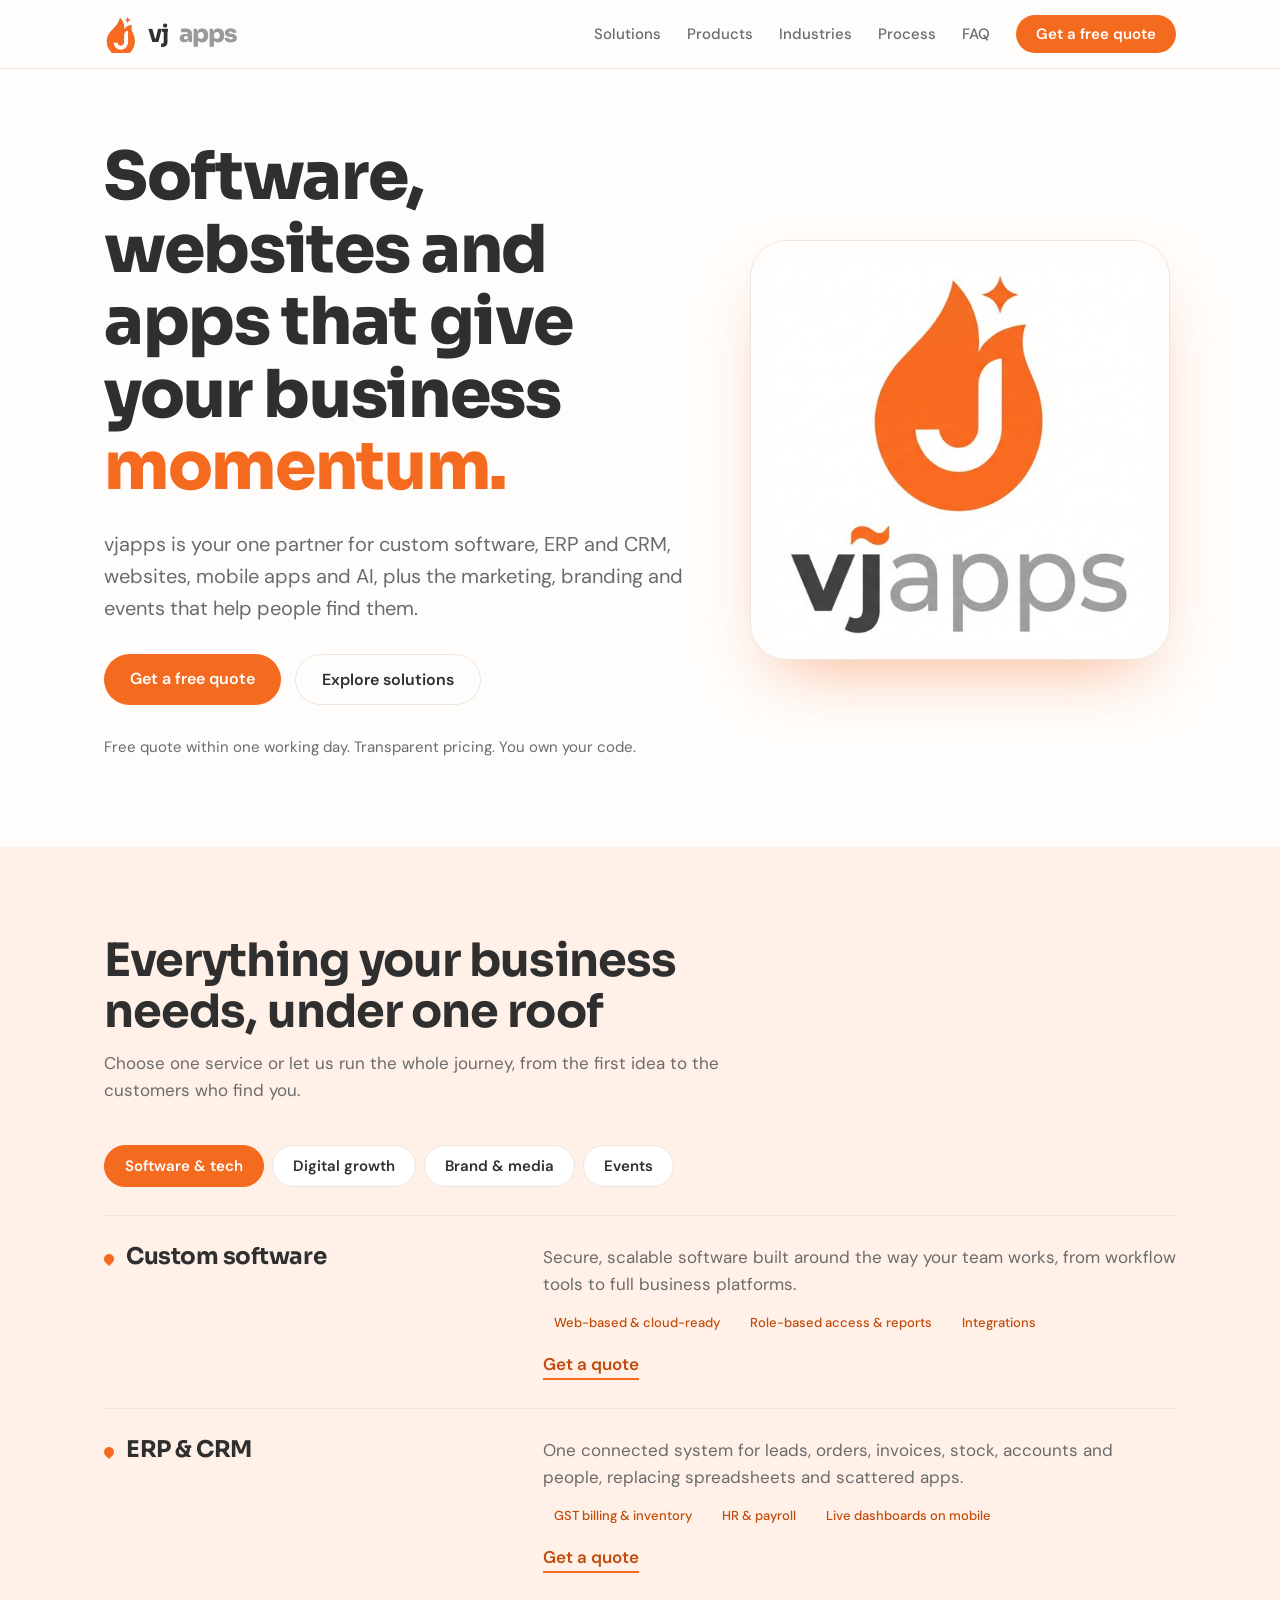
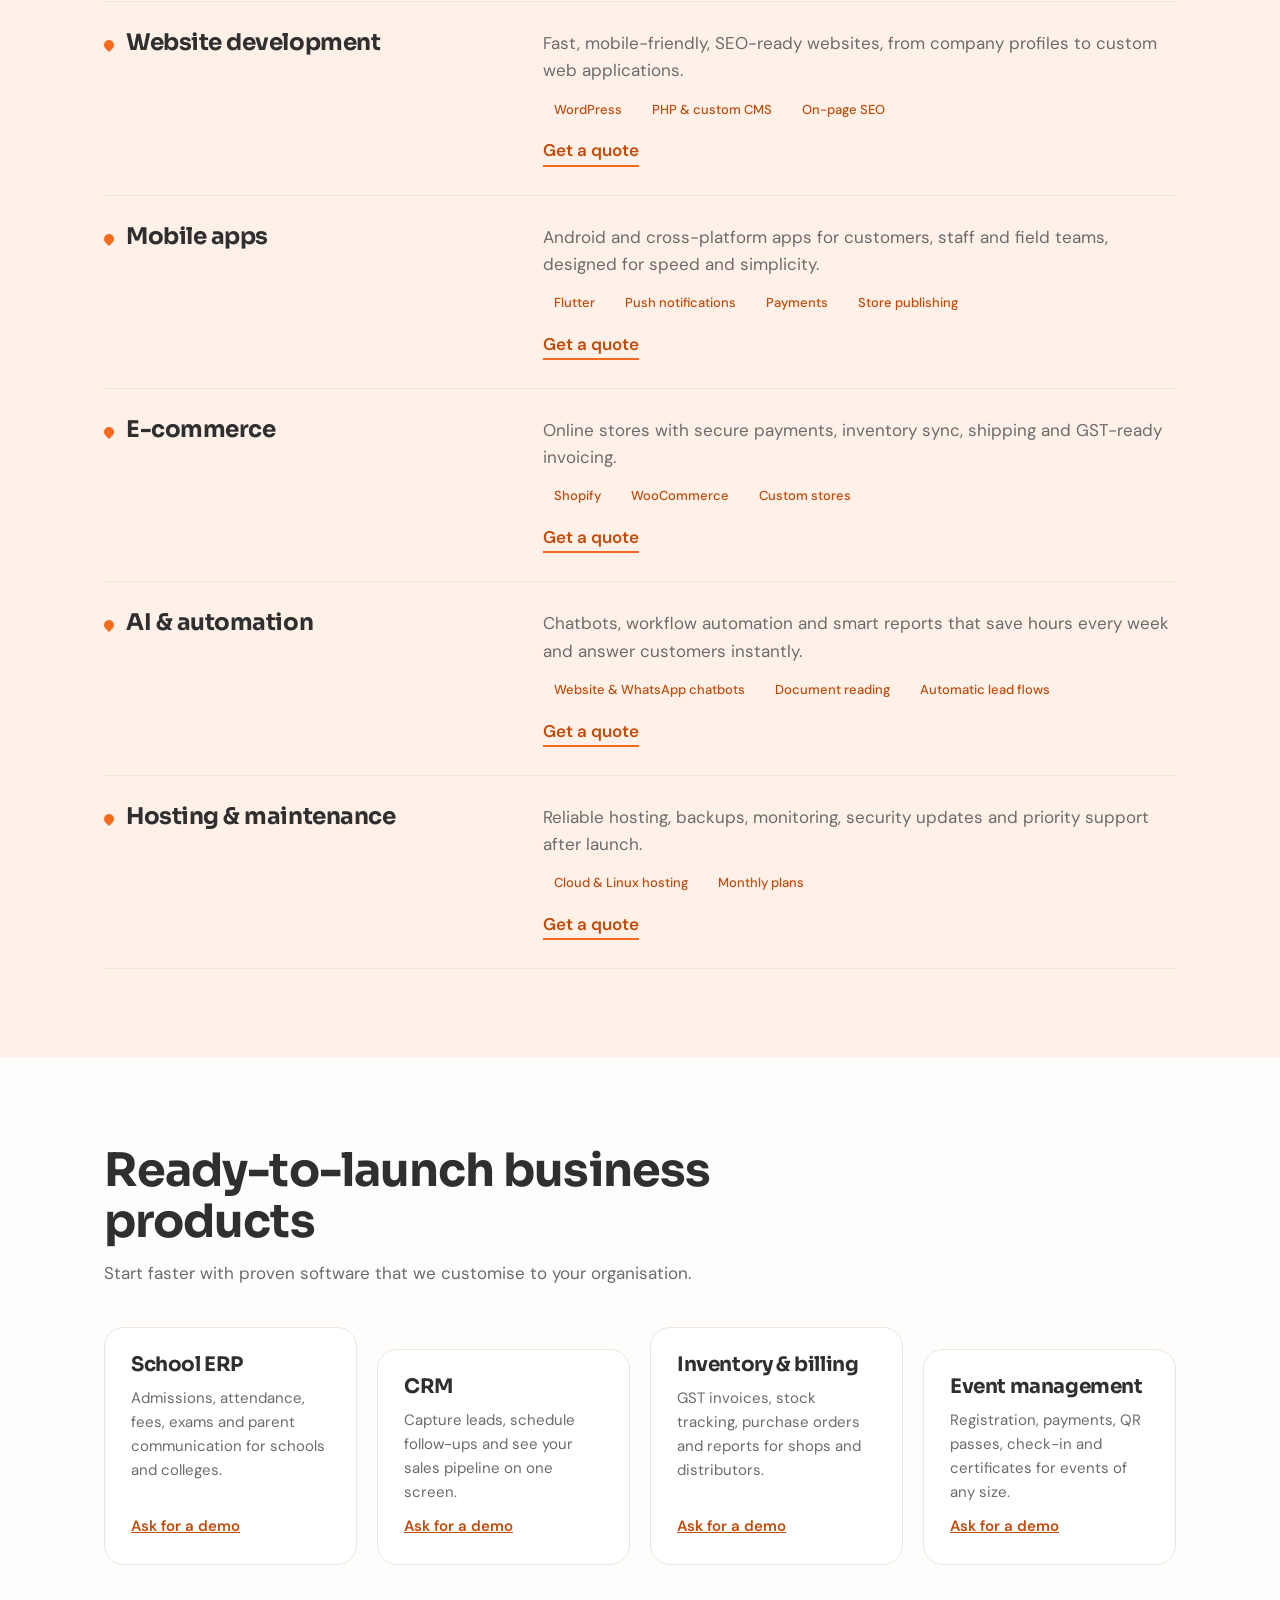
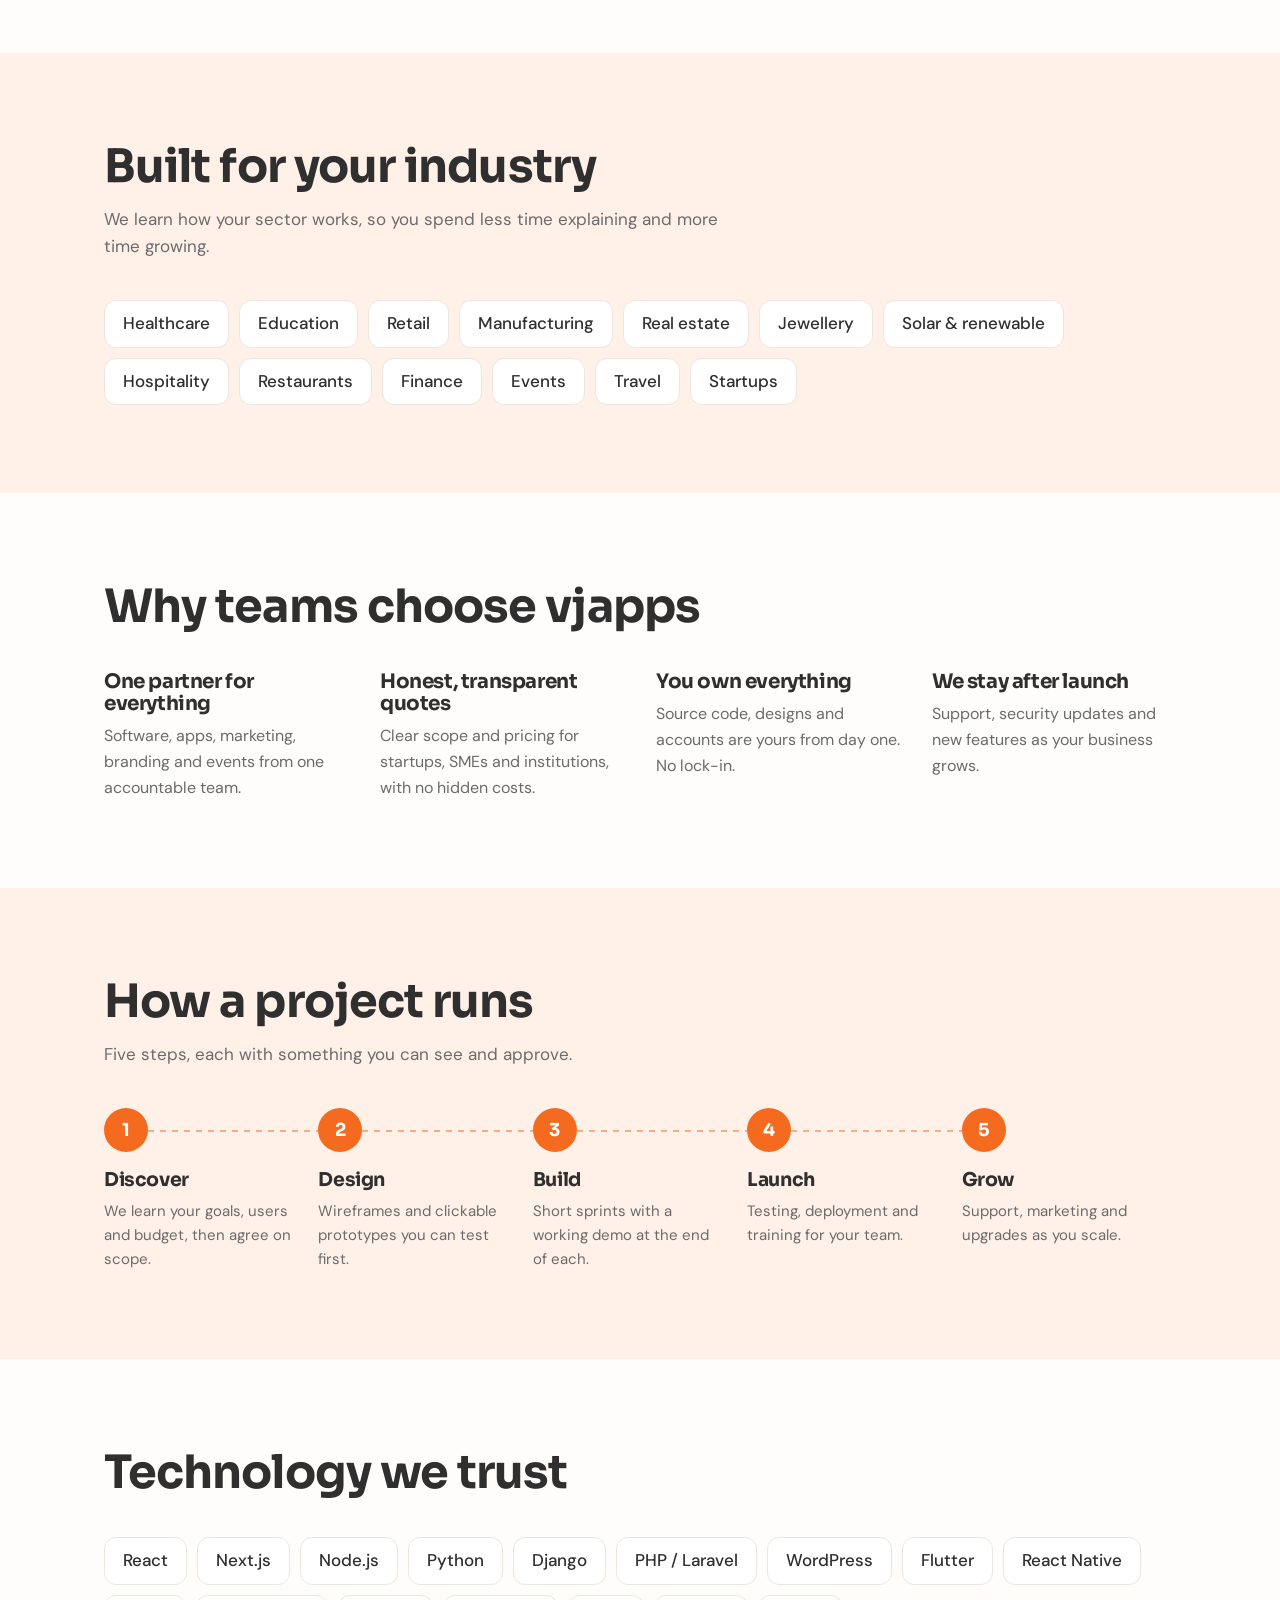
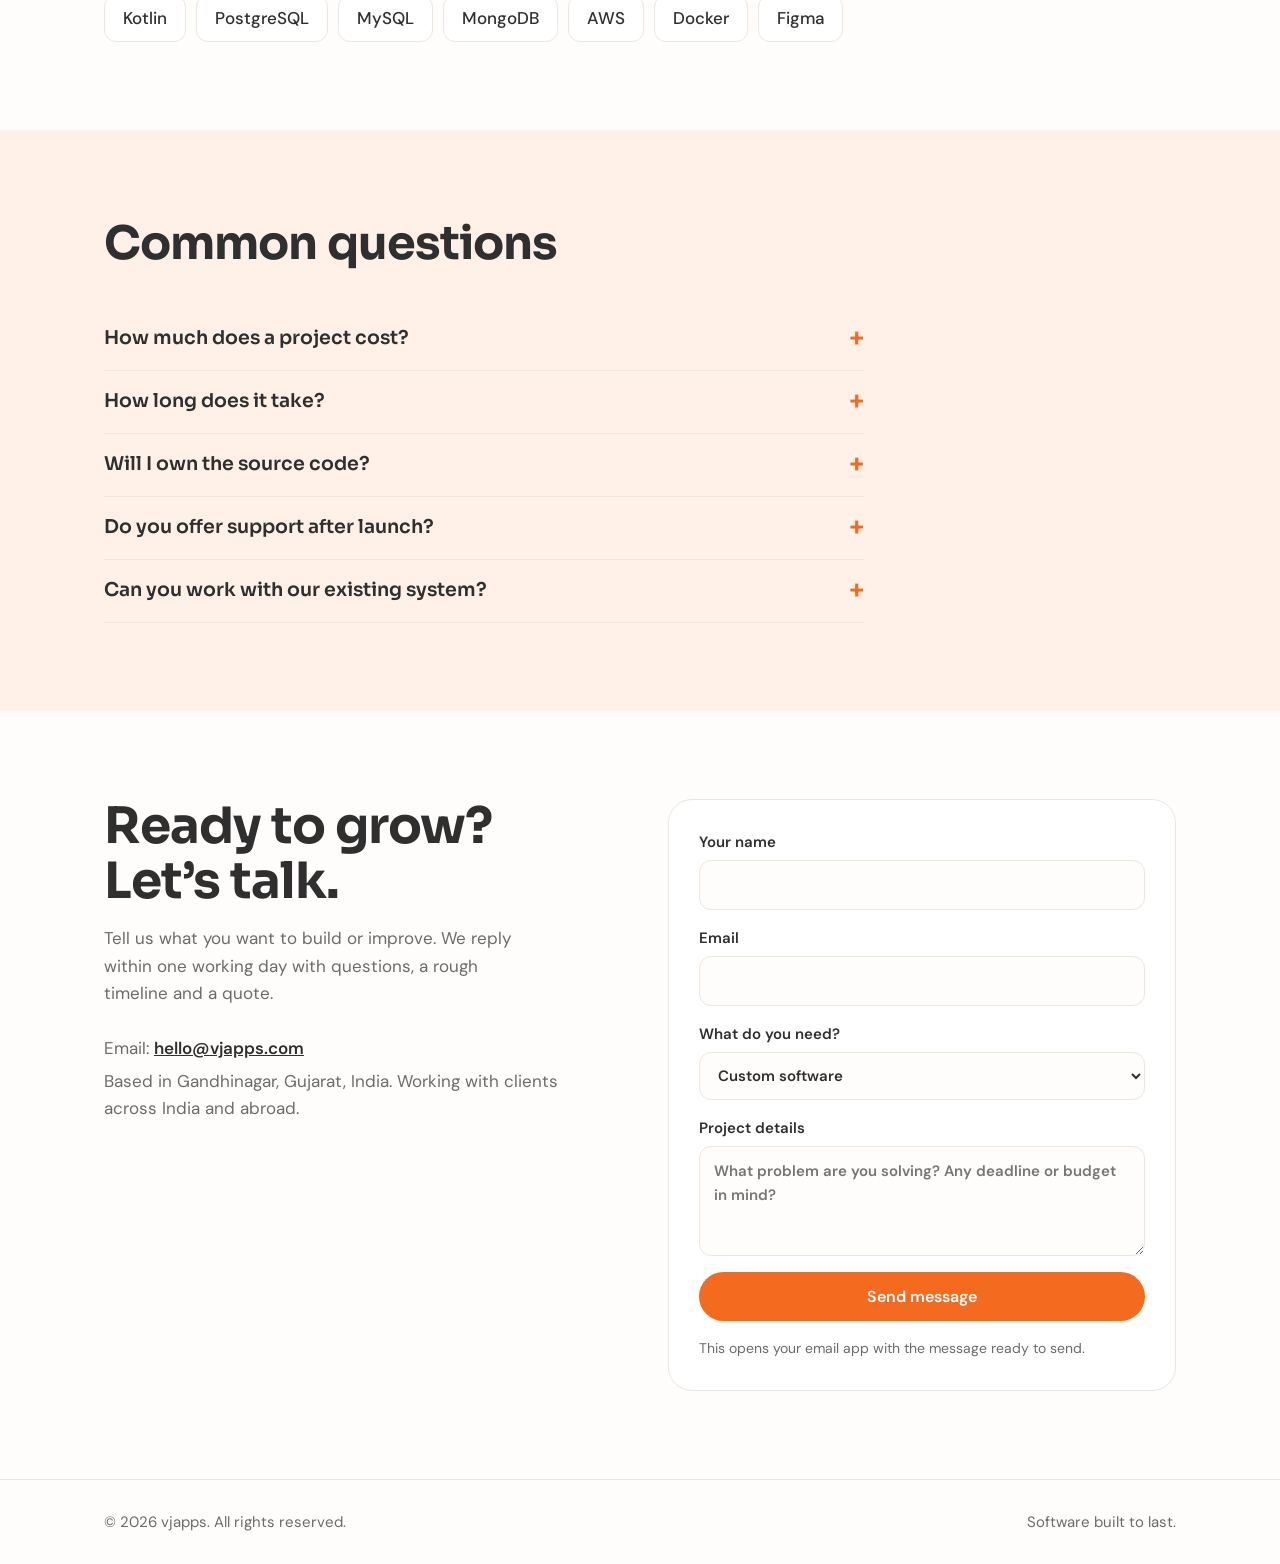
==== commit 128aaeef: "Update index.html" ====
--- a/index.html
+++ b/index.html
@@ -1,584 +1,252 @@
 <!DOCTYPE html>
 <html lang="en">
 <head>
-    <meta charset="UTF-8">
-    <meta name="viewport" content="width=device-width, initial-scale=1.0">
-    <meta name="description" content="VJApps builds modern websites, web applications and mobile apps for businesses and startups.">
-    
-    <title>VJApps — Web, WebApp & Mobile App Development</title>
-
-    <link rel="icon" type="image/png" href="./favicon.png">
-    <link rel="preconnect" href="https://fonts.googleapis.com">
-    <link rel="preconnect" href="https://fonts.gstatic.com" crossorigin>
-    <link href="https://fonts.googleapis.com/css2?family=DM+Sans:wght@400;500;600;700&family=Plus+Jakarta+Sans:wght@500;600;700;800&display=swap" rel="stylesheet">
-    <link href="https://fonts.googleapis.com/css2?family=Poppins:wght@400;600;700&display=swap" rel="stylesheet">
-    <link rel="stylesheet" href="./style.css">
+<meta charset="utf-8">
+<meta name="viewport" content="width=device-width, initial-scale=1, viewport-fit=cover">
+<title>vjapps – Software, websites, apps and digital growth</title>
+<meta name="description" content="vjapps builds custom software, ERP and CRM, websites, mobile apps and AI tools, and helps you grow with digital marketing, branding and events.">
+<link rel="preconnect" href="https://fonts.googleapis.com">
+<link href="https://fonts.googleapis.com/css2?family=Sora:wght@500;700;800&family=DM+Sans:wght@400;500;600&display=swap" rel="stylesheet">
+<style>
+:root{--bg:#fffdfb;--surface:#ffffff;--ink:#2f2f2f;--muted:#6b6b6b;--line:#ece6e0;--orange:#f46a1f;--orange-ink:#c24a0a;--tint:#fff1e8;--grey:#9a9a9a;color-scheme:light;
+--head:'Sora','Segoe UI',system-ui,sans-serif;--body:'DM Sans','Segoe UI',system-ui,sans-serif}
+@media (prefers-color-scheme:dark){:root:not([data-theme="light"]){--bg:#1b1917;--surface:#242120;--ink:#f3eeea;--muted:#aaa39d;--line:#38332f;--orange-ink:#ff8a4d;--tint:#2d211a;color-scheme:dark}}
+:root[data-theme="dark"]{--bg:#1b1917;--surface:#242120;--ink:#f3eeea;--muted:#aaa39d;--line:#38332f;--orange-ink:#ff8a4d;--tint:#2d211a;color-scheme:dark}
+*{box-sizing:border-box;margin:0}
+:root{box-sizing:border-box;padding-top:env(safe-area-inset-top,0px);padding-bottom:env(safe-area-inset-bottom,0px)}
+html{scroll-behavior:smooth;scroll-padding-top:calc(env(safe-area-inset-top,0px) + 76px)}
+body{background:var(--bg);color:var(--ink);font:400 17px/1.6 var(--body);-webkit-font-smoothing:antialiased}
+body::before{content:"";position:fixed;inset:0 0 auto;height:env(safe-area-inset-top,0px);background:var(--bg);z-index:30}
+a{color:inherit}
+:focus-visible{outline:3px solid var(--orange);outline-offset:3px;border-radius:6px}
+.wrap{max-width:1120px;margin:0 auto;padding:0 24px}
+h1,h2,h3{font-family:var(--head);line-height:1.1;letter-spacing:-.02em}
+header{position:sticky;top:env(safe-area-inset-top,0px);z-index:20;background:color-mix(in srgb,var(--bg) 88%,transparent);backdrop-filter:blur(10px);border-bottom:1px solid var(--line)}
+.nav{display:flex;align-items:center;justify-content:space-between;height:68px}
+.brand{display:flex;align-items:center;gap:10px;text-decoration:none;font:800 24px var(--head);letter-spacing:-.03em}
+.brand .mark{width:34px;height:38px;overflow:hidden;border-radius:6px;background:#fff}
+.brand .mark img{width:64px;margin:-1px 0 0 -15px;display:block}
+.brand b{color:var(--ink)}.brand span{color:var(--grey)}
+nav ul{display:flex;gap:26px;list-style:none;padding:0;align-items:center}
+nav a{text-decoration:none;font-weight:500;font-size:15px;color:var(--muted)}
+nav a:hover{color:var(--ink)}
+.btn{display:inline-block;background:var(--orange);color:#fff!important;font:600 16px var(--body);padding:14px 26px;border-radius:999px;text-decoration:none;border:0;cursor:pointer;transition:transform .15s,background .15s}
+.btn:hover{background:#e0560e;transform:translateY(-2px)}
+.btn.ghost{background:transparent;color:var(--ink)!important;border:1.5px solid var(--line)}
+.btn.ghost:hover{background:var(--tint);border-color:var(--orange)}
+nav .btn{padding:9px 20px;font-size:15px}
+@media(max-width:900px){nav li:not(:last-child){display:none}}
+
+.hero{padding:72px 0 88px}
+.hero .wrap{display:grid;grid-template-columns:1.15fr .85fr;gap:56px;align-items:center}
+.hero h1{font-size:clamp(38px,6vw,66px);font-weight:800}
+.hero h1 em{font-style:normal;color:var(--orange)}
+.hero p.lead{font-size:20px;color:var(--muted);max-width:30em;margin:24px 0 30px}
+.cta{display:flex;gap:14px;flex-wrap:wrap}
+.hero .promise-line{margin-top:30px;color:var(--muted);font-size:15px}
+.logo-tile{background:#fffdfb;border-radius:36px;padding:18px;box-shadow:0 30px 70px -30px rgba(244,106,31,.55);border:1px solid var(--line);max-width:420px;justify-self:center;animation:rise .9s cubic-bezier(.2,.8,.2,1) both}
+.logo-tile img{width:100%;display:block;border-radius:22px}
+@keyframes rise{from{opacity:0;transform:translateY(26px) rotate(-2deg)}to{opacity:1;transform:none}}
+@media(max-width:860px){.hero .wrap{grid-template-columns:1fr}.logo-tile{max-width:260px;order:-1;justify-self:start}.hero{padding-top:40px}}
+
+section{padding:88px 0}
+.sec-head{max-width:640px;margin-bottom:40px}
+.sec-head h2{font-size:clamp(30px,4.4vw,46px);font-weight:700}
+.sec-head p{color:var(--muted);margin-top:14px}
+.band{background:var(--tint)}
+
+.tabs{display:flex;gap:8px;flex-wrap:wrap;margin-bottom:28px}
+.tabs button{font:600 15px var(--body);padding:10px 20px;border-radius:99px;border:1.5px solid var(--line);background:var(--surface);color:var(--ink);cursor:pointer}
+.tabs button[aria-selected="true"]{background:var(--orange);border-color:var(--orange);color:#fff}
+.svc{border-top:1px solid var(--line)}
+.row{display:grid;grid-template-columns:.9fr 1.4fr;gap:32px;padding:28px 0;border-bottom:1px solid var(--line);align-items:start}
+.row h3{font-size:23px;font-weight:700}
+.row h3::before{content:"";display:inline-block;width:10px;height:10px;border-radius:50% 50% 50% 0;transform:rotate(-45deg);background:var(--orange);margin-right:12px}
+.row p{color:var(--muted)}
+.tags{display:flex;gap:8px;flex-wrap:wrap;margin-top:12px}
+.tags span{font-size:13px;font-weight:500;color:var(--orange-ink);background:var(--tint);padding:3px 11px;border-radius:99px}
+.row .q{display:inline-block;margin-top:14px;font-weight:600;color:var(--orange-ink);text-decoration:none;border-bottom:2px solid var(--orange)}
+@media(max-width:760px){.row{grid-template-columns:1fr;gap:10px}}
+
+.products{display:grid;grid-template-columns:repeat(4,1fr);gap:20px}
+.prod{background:var(--surface);border:1px solid var(--line);border-radius:20px;padding:26px;display:flex;flex-direction:column;gap:10px}
+.prod:nth-child(2){margin-top:22px}.prod:nth-child(4){margin-top:22px}
+.prod h3{font-size:20px}.prod p{color:var(--muted);font-size:15px;flex:1}
+.prod a{font-weight:600;color:var(--orange-ink);font-size:15px}
+@media(max-width:960px){.products{grid-template-columns:1fr 1fr}.prod:nth-child(n){margin-top:0}}
+@media(max-width:560px){.products{grid-template-columns:1fr}}
+
+.chips{display:flex;flex-wrap:wrap;gap:10px}
+.chips span{background:var(--surface);border:1px solid var(--line);padding:9px 18px;border-radius:12px;font-weight:500}
+.why{display:grid;grid-template-columns:repeat(4,1fr);gap:32px}
+.why h3{font-size:20px;margin-bottom:8px}.why p{color:var(--muted);font-size:16px}
+@media(max-width:900px){.why{grid-template-columns:1fr 1fr}}@media(max-width:560px){.why{grid-template-columns:1fr}}
+
+.steps{display:grid;grid-template-columns:repeat(5,1fr);counter-reset:s;list-style:none;padding:0}
+.steps li{counter-increment:s;padding:0 22px 0 0;position:relative}
+.steps li::before{content:counter(s);display:grid;place-items:center;width:44px;height:44px;border-radius:50%;background:var(--orange);color:#fff;font:700 18px var(--head);margin-bottom:18px;position:relative;z-index:1}
+.steps li::after{content:"";position:absolute;top:22px;left:44px;right:0;height:2px;background:repeating-linear-gradient(90deg,var(--orange) 0 6px,transparent 6px 12px);opacity:.5}
+.steps li:last-child::after{display:none}
+.steps h3{font-size:19px;margin-bottom:8px}.steps p{font-size:15px;color:var(--muted)}
+@media(max-width:900px){.steps{grid-template-columns:1fr;gap:30px}.steps li{padding:0 0 0 62px}.steps li::before{position:absolute;left:0;top:0}.steps li::after{display:none}}
+
+.faq{max-width:760px}
+details{border-bottom:1px solid var(--line);padding:18px 0}
+summary{font:600 19px var(--head);cursor:pointer;list-style:none;display:flex;justify-content:space-between;gap:16px}
+summary::after{content:"+";color:var(--orange);font-size:26px;line-height:1}
+details[open] summary::after{content:"–"}
+details p{color:var(--muted);margin-top:10px}
+
+.contact .wrap{display:grid;grid-template-columns:1fr 1fr;gap:56px}
+.contact h2{font-size:clamp(32px,4.6vw,50px)}
+.contact .info{margin-top:28px;display:grid;gap:6px;color:var(--muted)}
+.contact .info a{color:var(--ink);font-weight:600}
+form{background:var(--surface);border:1px solid var(--line);border-radius:24px;padding:30px;display:grid;gap:16px}
+label{font-weight:600;font-size:15px;display:grid;gap:6px}
+input,textarea,select{font:inherit;color:var(--ink);background:var(--bg);border:1.5px solid var(--line);border-radius:12px;padding:12px 14px;width:100%}
+input:focus,textarea:focus,select:focus{outline:none;border-color:var(--orange);box-shadow:0 0 0 3px rgba(244,106,31,.25)}
+textarea{min-height:110px;resize:vertical}
+.note{font-size:14px;color:var(--muted)}
+@media(max-width:860px){.contact .wrap{grid-template-columns:1fr}}
+footer{border-top:1px solid var(--line);padding:30px 0;color:var(--muted);font-size:15px}
+footer .wrap{display:flex;justify-content:space-between;flex-wrap:wrap;gap:10px}
+@media(prefers-reduced-motion:reduce){*{animation:none!important;transition:none!important;scroll-behavior:auto!important}}
+</style>
 </head>
-
 <body>
-
-<header class="header">
-    <div class="container nav-container">
-        
-        <!-- Updated Premium Header Logo -->
-        <a href="#home" class="logo">
-            <img src="logo.jpg" alt="VJApps" class="header-logo-img" height=80 width=80>
-        </a>
-
-        <input type="checkbox" id="menu-toggle" class="menu-toggle">
-
-        <label for="menu-toggle" class="menu-button" aria-label="Open navigation">
-            <span></span>
-            <span></span>
-            <span></span>
-        </label>
-
-        <nav class="nav">
-            <a href="#home">Home</a>
-            <a href="#services">Services</a>
-            <a href="#portfolio">Portfolio</a>
-            <a href="#process">Process</a>
-            <a href="#about">About</a>
-            <a href="#contact">Contact</a>
-            <a href="#contact" class="nav-cta">Start a Project</a>
-        </nav>
-    </div>
-</header>
-
-<main>
-
-<section class="hero" id="home">
-    <div class="hero-shape hero-shape-one"></div>
-    <div class="hero-shape hero-shape-two"></div>
-    <div class="container hero-grid">
-        <div class="hero-content">
-            <div class="eyebrow">
-                <span class="eyebrow-dot"></span>
-                SOFTWARE DEVELOPMENT STUDIO
-            </div>
-            <h1>
-                We build digital
-                <span>products</span>
-                people love.
-            </h1>
-            <p class="hero-description">
-                VJApps creates modern websites, powerful web applications
-                and mobile apps that help businesses turn ideas into
-                useful digital products.
-            </p>
-            <div class="hero-buttons">
-                <a href="#portfolio" class="button button-dark">
-                    View Our Work
-                    <span>→</span>
-                </a>
-                <a href="#contact" class="button button-outline">
-                    Start a Project
-                </a>
-            </div>
-            <div class="hero-services">
-                <div>
-                    <strong>Web</strong>
-                    <span>Modern websites</span>
-                </div>
-                <div>
-                    <strong>Web Apps</strong>
-                    <span>Business solutions</span>
-                </div>
-                <div>
-                    <strong>Mobile</strong>
-                    <span>Android & iOS apps</span>
-                </div>
-            </div>
-        </div>
-        <div class="hero-visual">
-            <div class="browser-card">
-                <div class="browser-top">
-                    <div class="browser-dots">
-                        <i></i><i></i><i></i>
-                    </div>
-                    <span>vjapps.com</span>
-                </div>
-                <div class="browser-content">
-                    <div class="browser-sidebar">
-                        <span class="active"></span><span></span><span></span><span></span>
-                    </div>
-                    <div class="browser-main">
-                        <div class="browser-line large"></div>
-                        <div class="browser-line"></div>
-                        <div class="browser-chart">
-                            <span style="height:35%"></span>
-                            <span style="height:55%"></span>
-                            <span style="height:42%"></span>
-                            <span style="height:75%"></span>
-                            <span style="height:62%"></span>
-                            <span style="height:90%"></span>
-                        </div>
-                    </div>
-                </div>
-            </div>
-            <div class="phone-card">
-                <div class="phone-speaker"></div>
-                <div class="phone-screen">
-                    <div class="phone-logo">VJ</div>
-                    <div class="phone-title">Your app.</div>
-                    <div class="phone-line"></div>
-                    <div class="phone-line short"></div>
-                    <div class="phone-buttons">
-                        <span></span><span></span>
-                    </div>
-                </div>
-                <div class="phone-home"></div>
-            </div>
-            <div class="floating-card floating-top">
-                <strong>Clean Development</strong>
-                <span>Modern & scalable</span>
-            </div>
-            <div class="floating-card floating-bottom">
-                <strong>Ready to Launch</strong>
-                <span>Built for real users</span>
-            </div>
-        </div>
-    </div>
-</section>
-
-<section class="tech-strip">
-    <div class="container tech-strip-inner">
-        <span>Flutter</span>
-        <span>HTML & CSS</span>
-        <span>JavaScript</span>
-        <span>PHP</span>
-        <span>Firebase</span>
-        <span>MySQL</span>
-    </div>
-</section>
-
-<section class="section services-section" id="services">
-    <div class="container">
-        <div class="section-heading centered">
-            <div class="eyebrow">WHAT WE DO</div>
-            <h2>
-                Digital solutions built
-                <span>to perform.</span>
-            </h2>
-            <p>
-                From a simple website to a complete mobile application,
-                we build practical digital products designed around
-                your goals.
-            </p>
-        </div>
-        <div class="services-grid">
-            <article class="service-card">
-                <div class="service-number">01</div>
-                <div class="service-icon">◇</div>
-                <h3>Website Development</h3>
-                <p>Professional responsive websites designed to represent your brand and convert visitors.</p>
-                <ul>
-                    <li>Business Websites</li>
-                    <li>Landing Pages</li>
-                    <li>Portfolio Websites</li>
-                    <li>Responsive Design</li>
-                </ul>
-                <a href="#contact" class="text-link">Start a website project →</a>
-            </article>
-            <article class="service-card">
-                <div class="service-number">02</div>
-                <div class="service-icon">◈</div>
-                <h3>Web Applications</h3>
-                <p>Custom web applications that simplify workflows, manage data and support your business.</p>
-                <ul>
-                    <li>Custom Web Apps</li>
-                    <li>Admin Panels</li>
-                    <li>Business Systems</li>
-                    <li>Database Integration</li>
-                </ul>
-                <a href="#contact" class="text-link">Build a web app →</a>
-            </article>
-            <article class="service-card featured">
-                <div class="service-number">03</div>
-                <div class="service-icon">●</div>
-                <h3>Mobile App Development</h3>
-                <p>Cross-platform mobile applications built for Android and iOS with clean user experiences.</p>
-                <ul>
-                    <li>Android Applications</li>
-                    <li>iOS Applications</li>
-                    <li>Flutter Development</li>
-                    <li>Play Store Deployment</li>
-                </ul>
-                <a href="#contact" class="text-link">Build a mobile app →</a>
-            </article>
-        </div>
-    </div>
-</section>
-
-<section class="section why-section">
-    <div class="container why-grid">
-        <div class="why-content">
-            <div class="eyebrow">WHY VJAPPS</div>
-            <h2>
-                Ideas deserve great
-                <span>execution.</span>
-            </h2>
-            <p>
-                We focus on building digital products that are useful,
-                visually clean and technically reliable. Every project
-                is developed with attention to performance, usability
-                and long-term maintainability.
-            </p>
-            <div class="why-list">
-                <div>
-                    <span>01</span>
-                    <div>
-                        <strong>Modern & Fast</strong>
-                        <p>Clean code and optimized performance.</p>
-                    </div>
-                </div>
-                <div>
-                    <span>02</span>
-                    <div>
-                        <strong>Responsive</strong>
-                        <p>Designed for phones, tablets and desktops.</p>
-                    </div>
-                </div>
-                <div>
-                    <span>03</span>
-                    <div>
-                        <strong>Direct Communication</strong>
-                        <p>Simple communication throughout the project.</p>
-                    </div>
-                </div>
-            </div>
-        </div>
-        <div class="why-visual">
-            <div class="stats-card">
-                <div class="stat-item">
-                    <strong>Web</strong>
-                    <span>Development</span>
-                </div>
-                <div class="stat-item">
-                    <strong>WebApp</strong>
-                    <span>Solutions</span>
-                </div>
-                <div class="stat-item">
-                    <strong>Mobile</strong>
-                    <span>Applications</span>
-                </div>
-                <div class="stat-item">
-                    <strong>UI/UX</strong>
-                    <span>Design</span>
-                </div>
-            </div>
-        </div>
-    </div>
-</section>
-
-<section class="section process-section" id="process">
-    <div class="container">
-        <div class="section-heading centered">
-            <div class="eyebrow">OUR PROCESS</div>
-            <h2>
-                From idea to
-                <span>launch.</span>
-            </h2>
-            <p>
-                A simple and transparent process that keeps your project
-                moving forward.
-            </p>
-        </div>
-        <div class="process-grid">
-            <div class="process-item">
-                <div class="process-top">
-                    <span>01</span>
-                </div>
-                <div class="process-line"></div>
-                <h3>Discover</h3>
-                <p>We understand your idea, business and project goals.</p>
-            </div>
-            <div class="process-item">
-                <div class="process-top">
-                    <span>02</span>
-                </div>
-                <div class="process-line"></div>
-                <h3>Design</h3>
-                <p>We create a clean interface and user experience.</p>
-            </div>
-            <div class="process-item">
-                <div class="process-top">
-                    <span>03</span>
-                </div>
-                <div class="process-line"></div>
-                <h3>Develop</h3>
-                <p>We turn the approved design into a working product.</p>
-            </div>
-            <div class="process-item">
-                <div class="process-top">
-                    <span>04</span>
-                </div>
-                <div class="process-line"></div>
-                <h3>Launch</h3>
-                <p>We test, prepare and help you launch your product.</p>
-            </div>
-        </div>
-    </div>
-</section>
-
-<section class="section portfolio-section" id="portfolio">
-    <div class="container">
-        <div class="portfolio-heading">
-            <div>
-                <div class="eyebrow">OUR WORK</div>
-                <h2>
-                    Products we've
-                    <span>built.</span>
-                </h2>
-            </div>
-            <p>
-                Explore some of our mobile applications and digital
-                products available on Google Play.
-            </p>
-        </div>
-        <div class="portfolio-grid">
-            <article class="portfolio-card">
-                <div class="portfolio-image greenboard">
-                    <div class="app-icon">🎨</div>
-                    <div class="app-preview-text">Greenboard</div>
-                </div>
-                <div class="portfolio-info">
-                    <div>
-                        <small>EDUCATION / KIDS</small>
-                        <h3>Greenboard</h3>
-                        <p>Creative drawing experience for kids.</p>
-                    </div>
-                    <a href="#" class="play-button">Google Play ↗</a>
-                </div>
-            </article>
-            <article class="portfolio-card">
-                <div class="portfolio-image airhorn">
-                    <div class="app-icon">📣</div>
-                    <div class="app-preview-text">Air Horn</div>
-                </div>
-                <div class="portfolio-info">
-                    <div>
-                        <small>UTILITY / MOBILE</small>
-                        <h3>Air Horn</h3>
-                        <p>Simple sound utility application.</p>
-                    </div>
-                    <a href="#" class="play-button">Google Play ↗</a>
-                </div>
-            </article>
-            <article class="portfolio-card">
-                <div class="portfolio-image edutots">
-                    <div class="app-icon">📚</div>
-                    <div class="app-preview-text">EduTots</div>
-                </div>
-                <div class="portfolio-info">
-                    <div>
-                        <small>EDUCATION / MOBILE</small>
-                        <h3>EduTots</h3>
-                        <p>Learning experience designed for kids.</p>
-                    </div>
-                    <a href="#" class="play-button">Google Play ↗</a>
-                </div>
-            </article>
-            <article class="portfolio-card">
-                <div class="portfolio-image chanakya">
-                    <div class="app-icon">📖</div>
-                    <div class="app-preview-text">Chanakya Quotes</div>
-                </div>
-                <div class="portfolio-info">
-                    <div>
-                        <small>QUOTES / PRODUCTIVITY</small>
-                        <h3>Chanakya Quotes</h3>
-                        <p>Wisdom and life lessons in a simple app.</p>
-                    </div>
-                    <a href="#" class="play-button">Google Play ↗</a>
-                </div>
-            </article>
-        </div>
-    </div>
-</section>
-
-<section class="technology-section">
-    <div class="container">
-        <div class="technology-heading">
-            <div>
-                <div class="eyebrow light">TECHNOLOGY</div>
-                <h2>
-                    Built with modern
-                    <span>technology.</span>
-                </h2>
-            </div>
-            <p>
-                We choose reliable technologies that help create
-                scalable, maintainable and practical products.
-            </p>
-        </div>
-        <div class="technology-grid">
-            <div class="technology-item"><strong>Flutter</strong><span>Mobile Apps</span></div>
-            <div class="technology-item"><strong>HTML</strong><span>Web</span></div>
-            <div class="technology-item"><strong>CSS</strong><span>UI</span></div>
-            <div class="technology-item"><strong>JavaScript</strong><span>Web Apps</span></div>
-            <div class="technology-item"><strong>PHP</strong><span>Backend</span></div>
-            <div class="technology-item"><strong>Firebase</strong><span>Cloud</span></div>
-        </div>
-    </div>
-</section>
-
-<section class="section about-section" id="about">
-    <div class="container about-grid">
-        <div class="about-visual">
-            <div class="about-box">
-                <div class="about-box-small">VJApps</div>
-                <div class="about-box-title">
-                    Digital<br>Products.
-                </div>
-                <div class="about-box-line"></div>
-            </div>
-        </div>
-        <div class="about-content">
-            <div class="eyebrow">ABOUT VJAPPS</div>
-            <h2>
-                Turning ideas into
-                <span>digital products.</span>
-            </h2>
-            <p>
-                VJApps is a software development studio focused on
-                creating useful websites, web applications and mobile
-                applications for businesses, startups and individual
-                product ideas.
-            </p>
-            <p>
-                We believe good software should be simple to use,
-                visually clean and built with technology that can grow
-                with your business.
-            </p>
-            <ul class="about-points">
-                <li><span>✓</span> Clean & modern design</li>
-                <li><span>✓</span> Responsive development</li>
-                <li><span>✓</span> Practical business solutions</li>
-                <li><span>✓</span> Long-term technical support</li>
-            </ul>
-        </div>
-    </div>
-</section>
-
-<section class="cta-section">
-    <div class="container">
-        <div class="cta-box">
-            <div class="cta-content">
-                <div class="eyebrow">HAVE AN IDEA?</div>
-                <h2>
-                    Let's build something
-                    <span>great.</span>
-                </h2>
-                <p>
-                    Tell us about your idea and let's discuss how
-                    we can turn it into a real digital product.
-                </p>
-            </div>
-            <a href="#contact" class="button button-white">
-                Start a Project
-                <span>→</span>
-            </a>
-        </div>
-    </div>
-</section>
-
-<section class="section contact-section" id="contact">
-    <div class="container contact-grid">
-        <div class="contact-content">
-            <div class="eyebrow">CONTACT</div>
-            <h2>
-                Let's create
-                <span>something great.</span>
-            </h2>
-            <p>
-                Have a website, web application or mobile app idea?
-                Send us a message and tell us what you want to build.
-            </p>
-            <a href="mailto:contact2jayu@gmail.com" class="email-link">
-                contact2jayu@gmail.com
-            </a>
-        </div>
-        <form class="contact-form" action="mailto:contact2jayu@gmail.com" method="post" enctype="text/plain">
-            <h3>Tell us about your project</h3>
-            <p>Fill in the details below and we'll get back to you.</p>
-            <div class="form-row">
-                <div class="form-group">
-                    <label for="name">Your Name</label>
-                    <input type="text" id="name" name="Name" placeholder="John Doe" required>
-                </div>
-                <div class="form-group">
-                    <label for="email">Email</label>
-                    <input type="email" id="email" name="Email" placeholder="john@example.com" required>
-                </div>
-            </div>
-            <div class="form-group">
-                <label for="project">Project Type</label>
-                <select id="project" name="Project">
-                    <option value="">Select a service</option>
-                    <option>Website Development</option>
-                    <option>Web Application</option>
-                    <option>Mobile App</option>
-                    <option>Other</option>
-                </select>
-            </div>
-            <div class="form-group">
-                <label for="message">Message</label>
-                <textarea id="message" name="Message" rows="5" placeholder="Tell us about your project..." required></textarea>
-            </div>
-            <button type="submit" class="button button-dark submit-button">
-                Send Message
-                <span>→</span>
-            </button>
-        </form>
-    </div>
-</section>
-
+<header><div class="wrap nav">
+  <a class="brand" href="#top" aria-label="vjapps home"><span class="mark"><img src="[data-uri]" alt=""></span><b>vj</b><span>apps</span></a>
+  <nav aria-label="Main"><ul>
+    <li><a href="#services">Solutions</a></li><li><a href="#products">Products</a></li><li><a href="#industries">Industries</a></li><li><a href="#process">Process</a></li><li><a href="#faq">FAQ</a></li><li><a class="btn" href="#contact">Get a free quote</a></li>
+  </ul></nav>
+</div></header>
+
+<main id="top">
+<div class="hero"><div class="wrap">
+  <div>
+    <h1>Software, websites and apps that give your business <em>momentum.</em></h1>
+    <p class="lead">vjapps is your one partner for custom software, ERP and CRM, websites, mobile apps and AI, plus the marketing, branding and events that help people find them.</p>
+    <div class="cta"><a class="btn" href="#contact">Get a free quote</a><a class="btn ghost" href="#services">Explore solutions</a></div>
+    <p class="promise-line">Free quote within one working day. Transparent pricing. You own your code.</p>
+  </div>
+  <div class="logo-tile"><img src="[data-uri]" alt="vjapps logo: an orange flame shaped around the letter J"></div>
+</div></div>
+
+<section id="services" class="band"><div class="wrap">
+  <div class="sec-head"><h2>Everything your business needs, under one roof</h2><p>Choose one service or let us run the whole journey, from the first idea to the customers who find you.</p></div>
+  <div class="tabs" role="tablist" id="tabs"></div>
+  <div class="svc" id="svc" role="tabpanel"></div>
+</div></section>
+
+<section id="products"><div class="wrap">
+  <div class="sec-head"><h2>Ready-to-launch business products</h2><p>Start faster with proven software that we customise to your organisation.</p></div>
+  <div class="products">
+    <div class="prod"><h3>School ERP</h3><p>Admissions, attendance, fees, exams and parent communication for schools and colleges.</p><a href="#contact" class="quote" data-svc="ERP & CRM">Ask for a demo</a></div>
+    <div class="prod"><h3>CRM</h3><p>Capture leads, schedule follow-ups and see your sales pipeline on one screen.</p><a href="#contact" class="quote" data-svc="ERP & CRM">Ask for a demo</a></div>
+    <div class="prod"><h3>Inventory & billing</h3><p>GST invoices, stock tracking, purchase orders and reports for shops and distributors.</p><a href="#contact" class="quote" data-svc="ERP & CRM">Ask for a demo</a></div>
+    <div class="prod"><h3>Event management</h3><p>Registration, payments, QR passes, check-in and certificates for events of any size.</p><a href="#contact" class="quote" data-svc="Event digitalization">Ask for a demo</a></div>
+  </div>
+</div></section>
+
+<section id="industries" class="band"><div class="wrap">
+  <div class="sec-head"><h2>Built for your industry</h2><p>We learn how your sector works, so you spend less time explaining and more time growing.</p></div>
+  <div class="chips"><span>Healthcare</span><span>Education</span><span>Retail</span><span>Manufacturing</span><span>Real estate</span><span>Jewellery</span><span>Solar & renewable</span><span>Hospitality</span><span>Restaurants</span><span>Finance</span><span>Events</span><span>Travel</span><span>Startups</span></div>
+</div></section>
+
+<section><div class="wrap">
+  <div class="sec-head"><h2>Why teams choose vjapps</h2></div>
+  <div class="why">
+    <div><h3>One partner for everything</h3><p>Software, apps, marketing, branding and events from one accountable team.</p></div>
+    <div><h3>Honest, transparent quotes</h3><p>Clear scope and pricing for startups, SMEs and institutions, with no hidden costs.</p></div>
+    <div><h3>You own everything</h3><p>Source code, designs and accounts are yours from day one. No lock-in.</p></div>
+    <div><h3>We stay after launch</h3><p>Support, security updates and new features as your business grows.</p></div>
+  </div>
+</div></section>
+
+<section id="process" class="band"><div class="wrap">
+  <div class="sec-head"><h2>How a project runs</h2><p>Five steps, each with something you can see and approve.</p></div>
+  <ol class="steps">
+    <li><h3>Discover</h3><p>We learn your goals, users and budget, then agree on scope.</p></li>
+    <li><h3>Design</h3><p>Wireframes and clickable prototypes you can test first.</p></li>
+    <li><h3>Build</h3><p>Short sprints with a working demo at the end of each.</p></li>
+    <li><h3>Launch</h3><p>Testing, deployment and training for your team.</p></li>
+    <li><h3>Grow</h3><p>Support, marketing and upgrades as you scale.</p></li>
+  </ol>
+</div></section>
+
+<section><div class="wrap">
+  <div class="sec-head"><h2>Technology we trust</h2></div>
+  <div class="chips"><span>React</span><span>Next.js</span><span>Node.js</span><span>Python</span><span>Django</span><span>PHP / Laravel</span><span>WordPress</span><span>Flutter</span><span>React Native</span><span>Kotlin</span><span>PostgreSQL</span><span>MySQL</span><span>MongoDB</span><span>AWS</span><span>Docker</span><span>Figma</span></div>
+</div></section>
+
+<section id="faq" class="band"><div class="wrap">
+  <div class="sec-head"><h2>Common questions</h2></div>
+  <div class="faq">
+    <details><summary>How much does a project cost?</summary><p>It depends on scope. Tell us what you need and we’ll send a clear, itemised quote within one working day.</p></details>
+    <details><summary>How long does it take?</summary><p>A business website usually takes two to four weeks. Apps and custom software take longer, and we agree on a timeline before we start.</p></details>
+    <details><summary>Will I own the source code?</summary><p>Yes. The code, designs and hosting accounts belong to you once the project is delivered.</p></details>
+    <details><summary>Do you offer support after launch?</summary><p>Yes. We offer monthly maintenance plans covering fixes, security updates, backups and new features.</p></details>
+    <details><summary>Can you work with our existing system?</summary><p>Yes. We integrate with the tools you already use, such as accounting software, payment gateways and WhatsApp.</p></details>
+  </div>
+</div></section>
+
+<section id="contact" class="contact"><div class="wrap">
+  <div>
+    <h2>Ready to grow? Let’s talk.</h2>
+    <p style="color:var(--muted);margin-top:16px;max-width:26em">Tell us what you want to build or improve. We reply within one working day with questions, a rough timeline and a quote.</p>
+    <div class="info"><span>Email: <a href="mailto:hello@vjapps.com">hello@vjapps.com</a></span><span>Based in Gandhinagar, Gujarat, India. Working with clients across India and abroad.</span></div>
+  </div>
+  <form id="f">
+    <label>Your name<input name="name" required autocomplete="name"></label>
+    <label>Email<input type="email" name="email" required autocomplete="email"></label>
+    <label>What do you need?<select name="svc" id="svcSel"></select></label>
+    <label>Project details<textarea name="msg" required placeholder="What problem are you solving? Any deadline or budget in mind?"></textarea></label>
+    <button class="btn" type="submit">Send message</button>
+    <p class="note" id="n">This opens your email app with the message ready to send.</p>
+  </form>
+</div></section>
 </main>
-
-<footer class="footer">
-    <div class="container">
-        <div class="footer-top">
-            <div class="footer-brand">
-                
-                <!-- Updated Premium Footer Logo -->
-                <a href="#home" class="logo footer-logo">
-                    <img src="logo.jpg" alt="VJApps" class="footer-logo-img">
-                    <br>
-                    <span class="logo-sub">DIGITAL PRODUCTS</span>
-                </a>
-                
-                <p>
-                    Building modern websites, web applications
-                    and mobile apps for real-world ideas.
-                </p>
-            </div>
-            <div class="footer-column">
-                <h4>Company</h4>
-                <a href="#about">About</a>
-                <a href="#services">Services</a>
-                <a href="#portfolio">Portfolio</a>
-                <a href="#contact">Contact</a>
-            </div>
-            <div class="footer-column">
-                <h4>Services</h4>
-                <a href="#services">Website</a>
-                <a href="#services">Web App</a>
-                <a href="#services">Mobile Apps</a>
-                <a href="#services">UI / UX</a>
-            </div>
-            <div class="footer-column">
-                <h4>Contact</h4>
-                <a href="mailto:contact2jayu@gmail.com">Email Us</a>
-                <a href="#contact">Start a Project</a>
-            </div>
-        </div>
-        <div class="footer-bottom">
-            <span>© 2026 VJApps. All rights reserved.</span>
-            <span>Designed & developed by VJApps.</span>
-        </div>
-    </div>
-</footer>
-
+<footer><div class="wrap"><span>© 2026 vjapps. All rights reserved.</span><span>Software built to last.</span></div></footer>
+
+<script>
+var C=[
+["Software & tech",[
+["Custom software","Secure, scalable software built around the way your team works, from workflow tools to full business platforms.",["Web-based & cloud-ready","Role-based access & reports","Integrations"],"Custom software"],
+["ERP & CRM","One connected system for leads, orders, invoices, stock, accounts and people, replacing spreadsheets and scattered apps.",["GST billing & inventory","HR & payroll","Live dashboards on mobile"],"ERP & CRM"],
+["Website development","Fast, mobile-friendly, SEO-ready websites, from company profiles to custom web applications.",["WordPress","PHP & custom CMS","On-page SEO"],"Website"],
+["Mobile apps","Android and cross-platform apps for customers, staff and field teams, designed for speed and simplicity.",["Flutter","Push notifications","Payments","Store publishing"],"Mobile app"],
+["E-commerce","Online stores with secure payments, inventory sync, shipping and GST-ready invoicing.",["Shopify","WooCommerce","Custom stores"],"E-commerce"],
+["AI & automation","Chatbots, workflow automation and smart reports that save hours every week and answer customers instantly.",["Website & WhatsApp chatbots","Document reading","Automatic lead flows"],"AI & automation"],
+["Hosting & maintenance","Reliable hosting, backups, monitoring, security updates and priority support after launch.",["Cloud & Linux hosting","Monthly plans"],"Hosting & support"]]],
+["Digital growth",[
+["SEO","Get found on Google by people who are ready to buy, with measurable improvements in enquiries.",["Keyword strategy","Technical SEO","Local SEO"],"Digital marketing & SEO"],
+["Social media marketing","Consistent, on-brand posting and community management across the platforms your customers use.",["Content calendar","Reels & posts","Monthly reports"],"Digital marketing & SEO"],
+["Google & Meta ads","Performance campaigns measured on real leads and sales, not just clicks and likes.",["Search ads","Meta ads","Retargeting"],"Digital marketing & SEO"],
+["Bulk SMS & WhatsApp","Reach customers instantly with offers, reminders and alerts that get read.",["Promotional SMS","Transactional alerts","WhatsApp campaigns"],"Digital marketing & SEO"]]],
+["Brand & media",[
+["Brand strategy","Research, positioning and messaging that every campaign is built on.",["Go-to-market plan","Brand messaging","Competitor study"],"Branding & media"],
+["Design & branding","Logos, brand identity, packaging, brochures and print, consistent everywhere your brand appears.",["Logo & identity","Packaging","Print"],"Branding & media"],
+["Content & video","Brand films, product photography, reels and ad creatives, planned and edited for every platform.",["Brand films","Photography","Reels"],"Branding & media"],
+["Media & advertising","Campaign planning and media buying across outdoor, print, radio and digital in one plan.",["Hoardings","Newspaper & radio","Marketplace ads"],"Branding & media"]]],
+["Events",[
+["Event digitalization","Run events without queues or paperwork. Registration, QR passes, fast check-in and certificates.",["Online registration & payments","QR passes","Certificates & ID cards"],"Event digitalization"],
+["Live streaming","Multi-camera streaming and recording so your event reaches people who can’t be there.",["Multi-platform streaming","Recording","Hybrid events"],"Event digitalization"]]]
+];
+var tabs=document.getElementById('tabs'),svc=document.getElementById('svc'),sel=document.getElementById('svcSel');
+function show(i){
+  [].forEach.call(tabs.children,function(b,j){b.setAttribute('aria-selected',j===i)});
+  svc.innerHTML=C[i][1].map(function(s){return '<div class="row"><div><h3>'+s[0]+'</h3></div><div><p>'+s[1]+'</p><div class="tags">'+s[2].map(function(t){return '<span>'+t+'</span>'}).join('')+'</div><a class="q quote" href="#contact" data-svc="'+s[3]+'">Get a quote</a></div></div>'}).join('');
+}
+C.forEach(function(c,i){var b=document.createElement('button');b.type='button';b.setAttribute('role','tab');b.textContent=c[0];b.onclick=function(){show(i)};tabs.appendChild(b)});
+show(0);
+["Custom software","ERP & CRM","Website","Mobile app","E-commerce","AI & automation","Hosting & support","Digital marketing & SEO","Branding & media","Event digitalization","Something else"].forEach(function(o){var e=document.createElement('option');e.textContent=o;sel.appendChild(e)});
+document.addEventListener('click',function(e){var a=e.target.closest('.quote');if(a){sel.value=a.getAttribute('data-svc')}});
+document.getElementById('f').addEventListener('submit',function(e){
+  e.preventDefault();var d=new FormData(this);
+  var body='Name: '+d.get('name')+'\nEmail: '+d.get('email')+'\nService: '+d.get('svc')+'\n\n'+d.get('msg');
+  location.href='mailto:hello@vjapps.com?subject='+encodeURIComponent('Project enquiry: '+d.get('svc'))+'&body='+encodeURIComponent(body);
+  document.getElementById('n').textContent='Your email app should open now. If it doesn’t, write to hello@vjapps.com.';
+});
+</script>
 </body>
 </html>
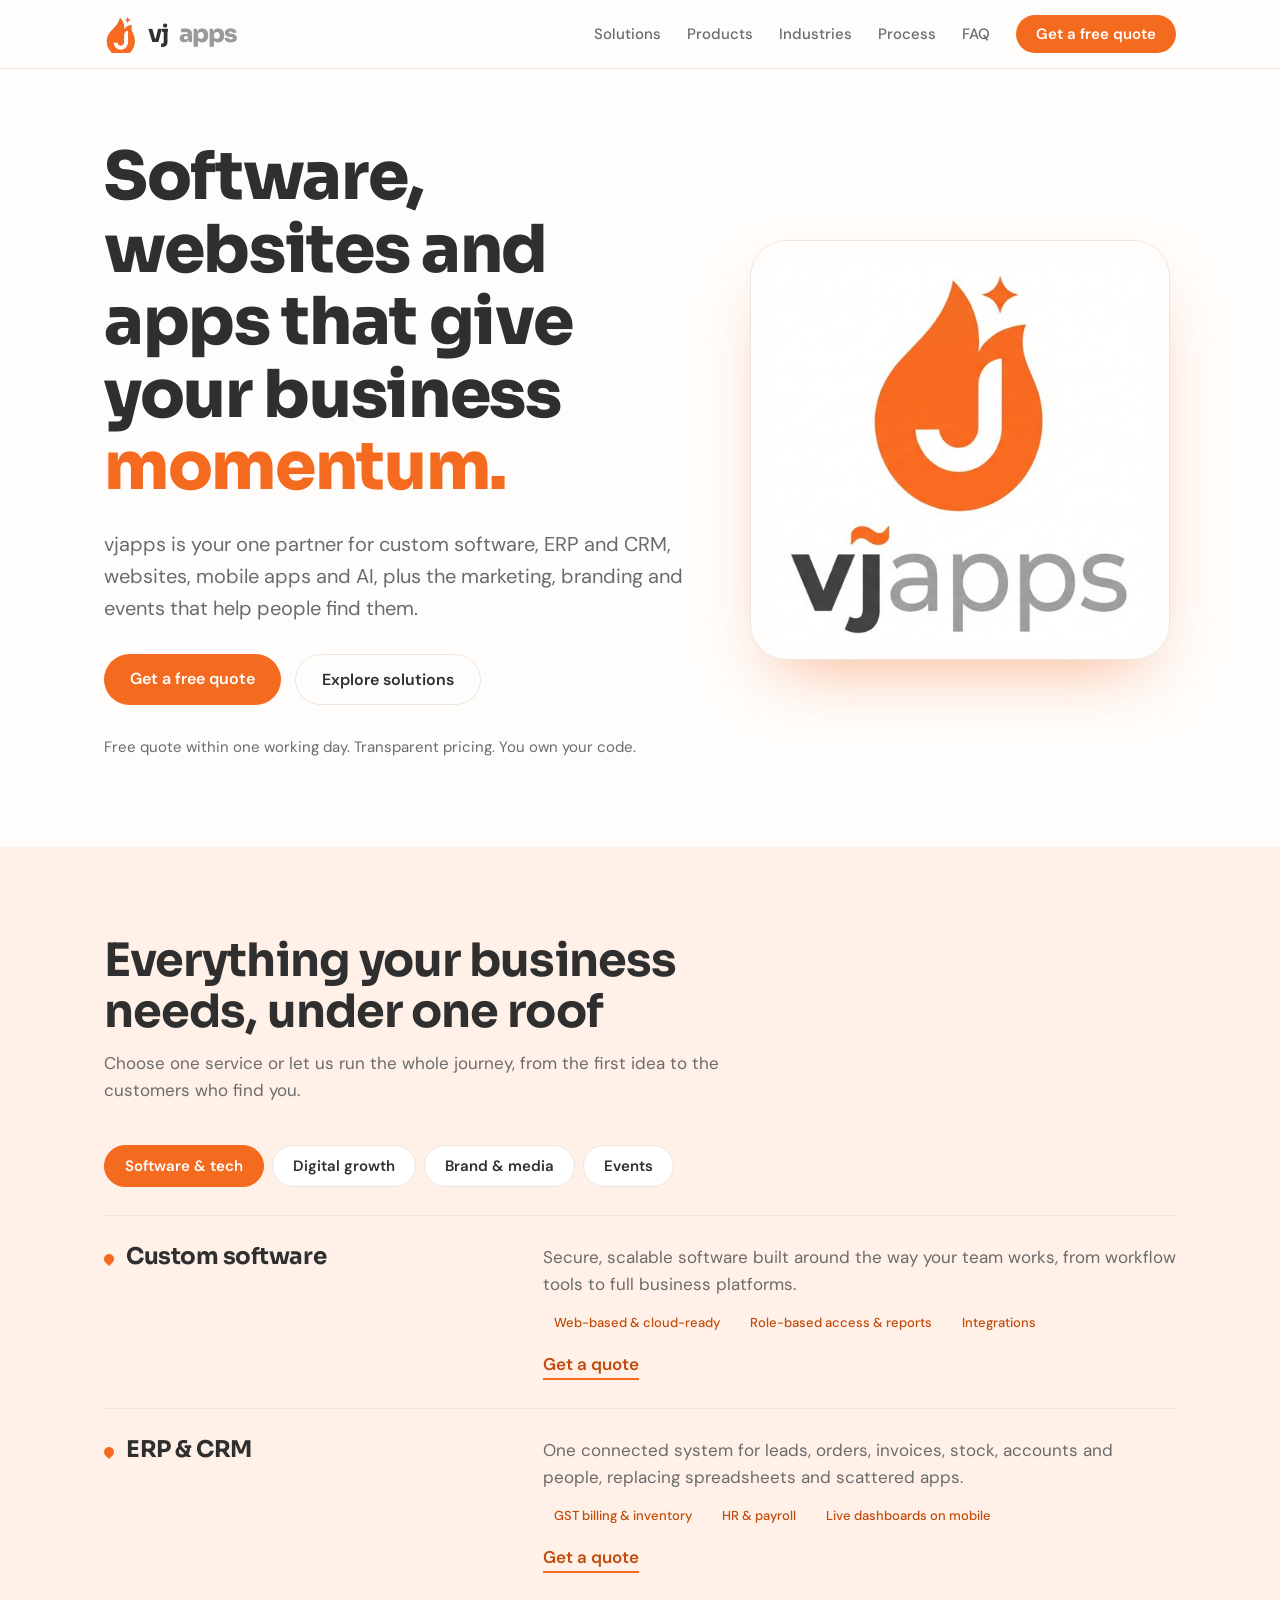
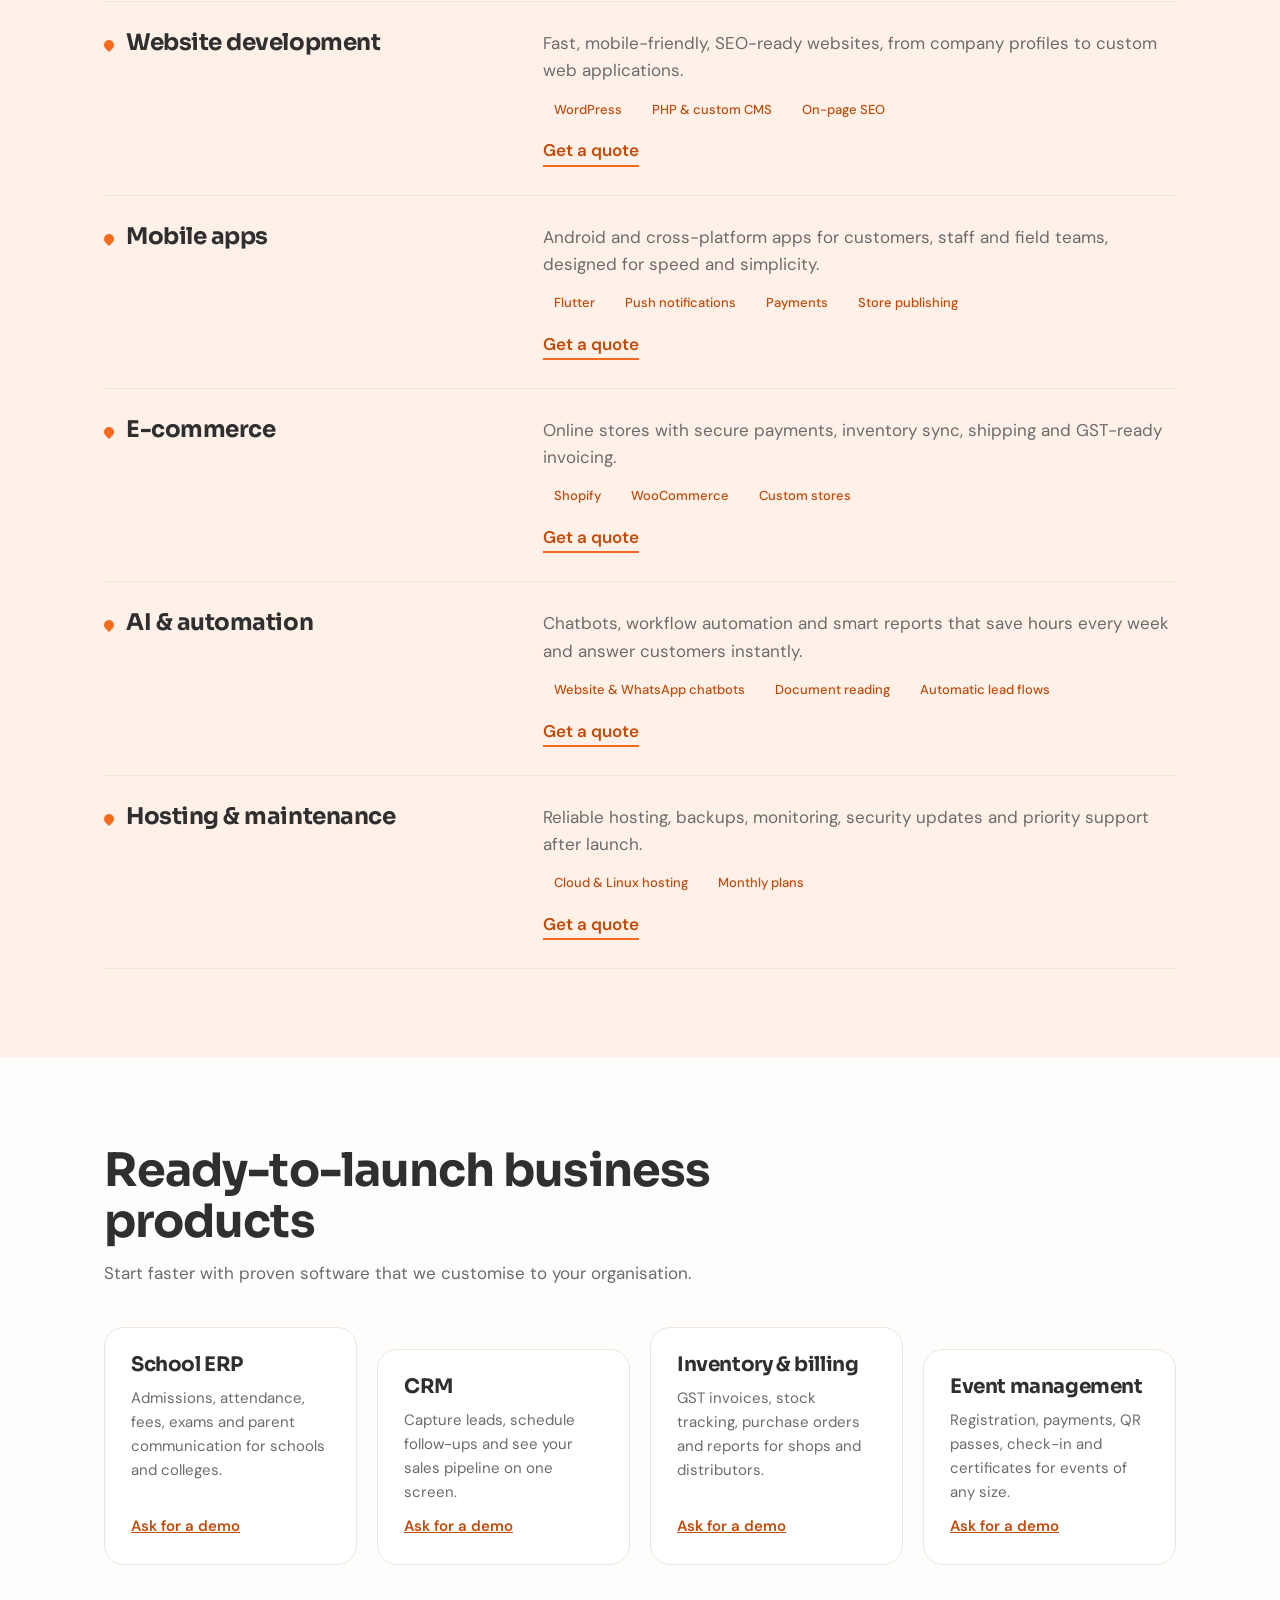
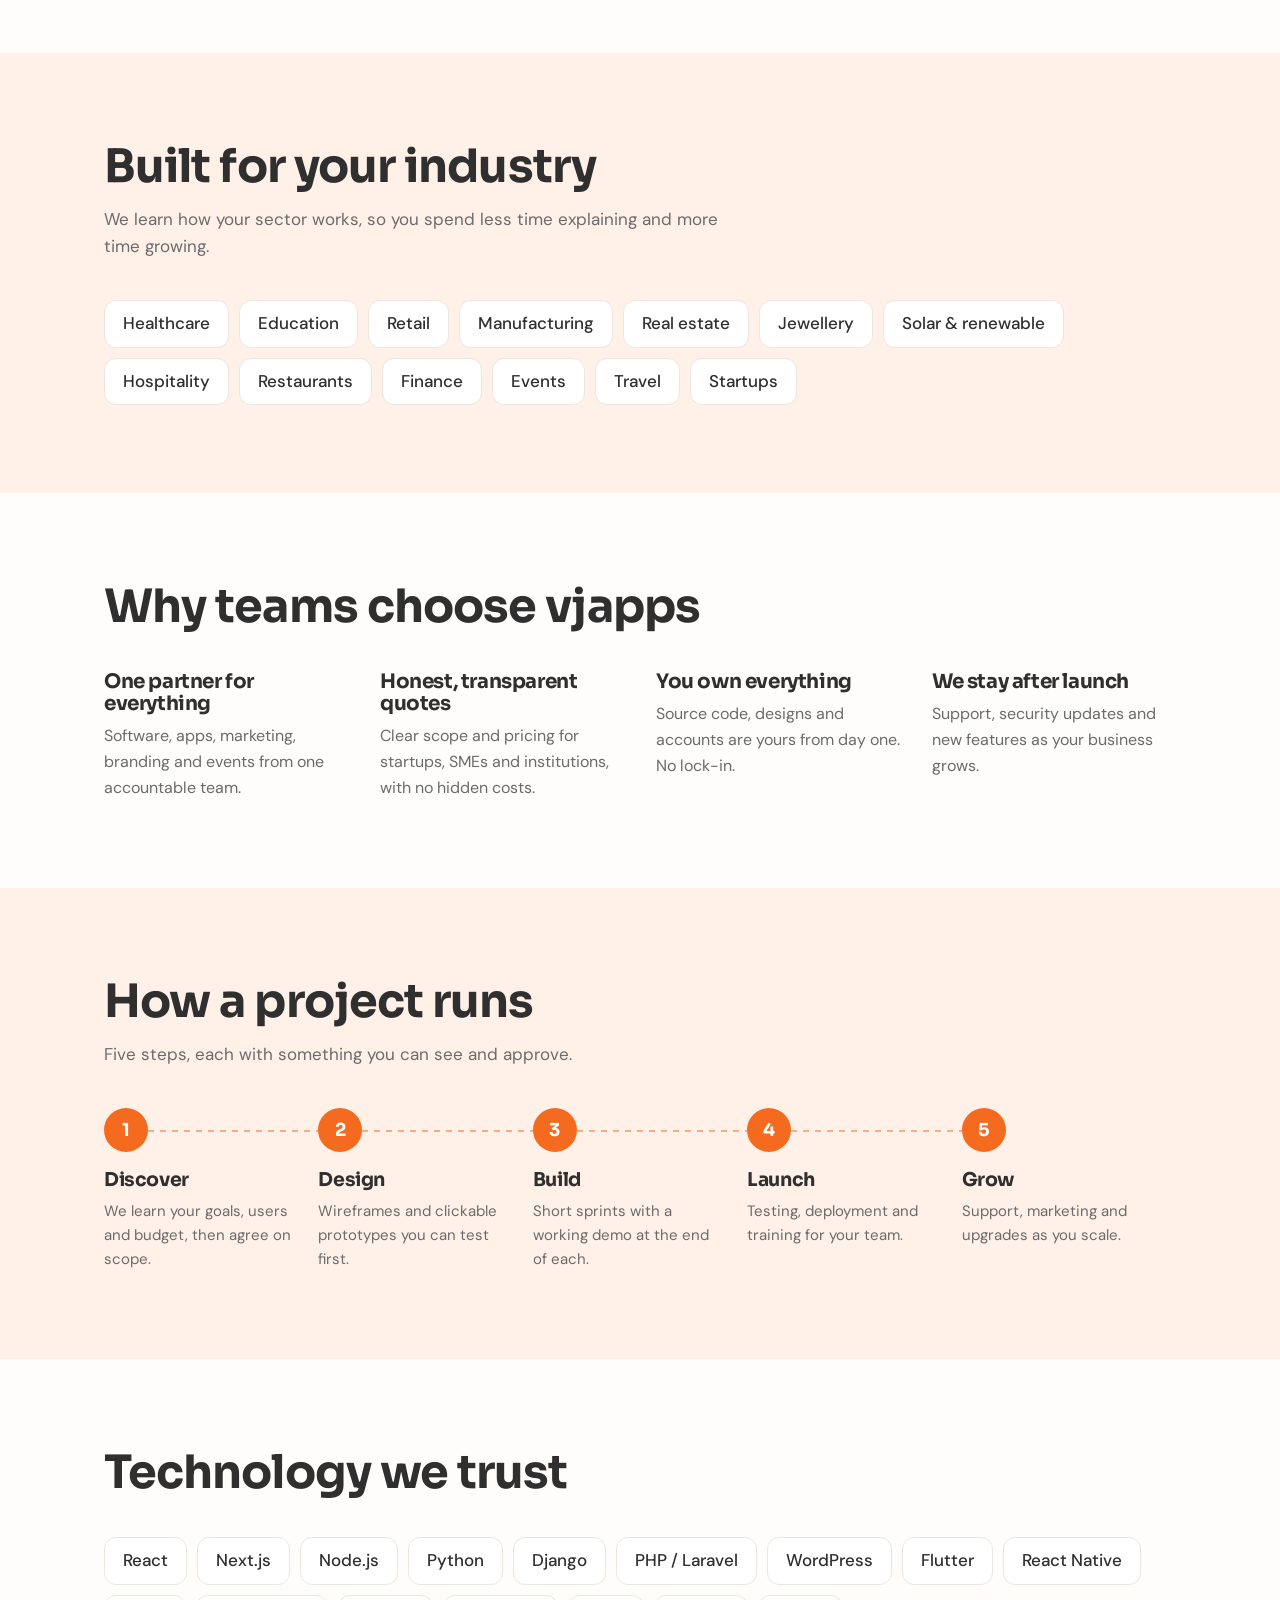
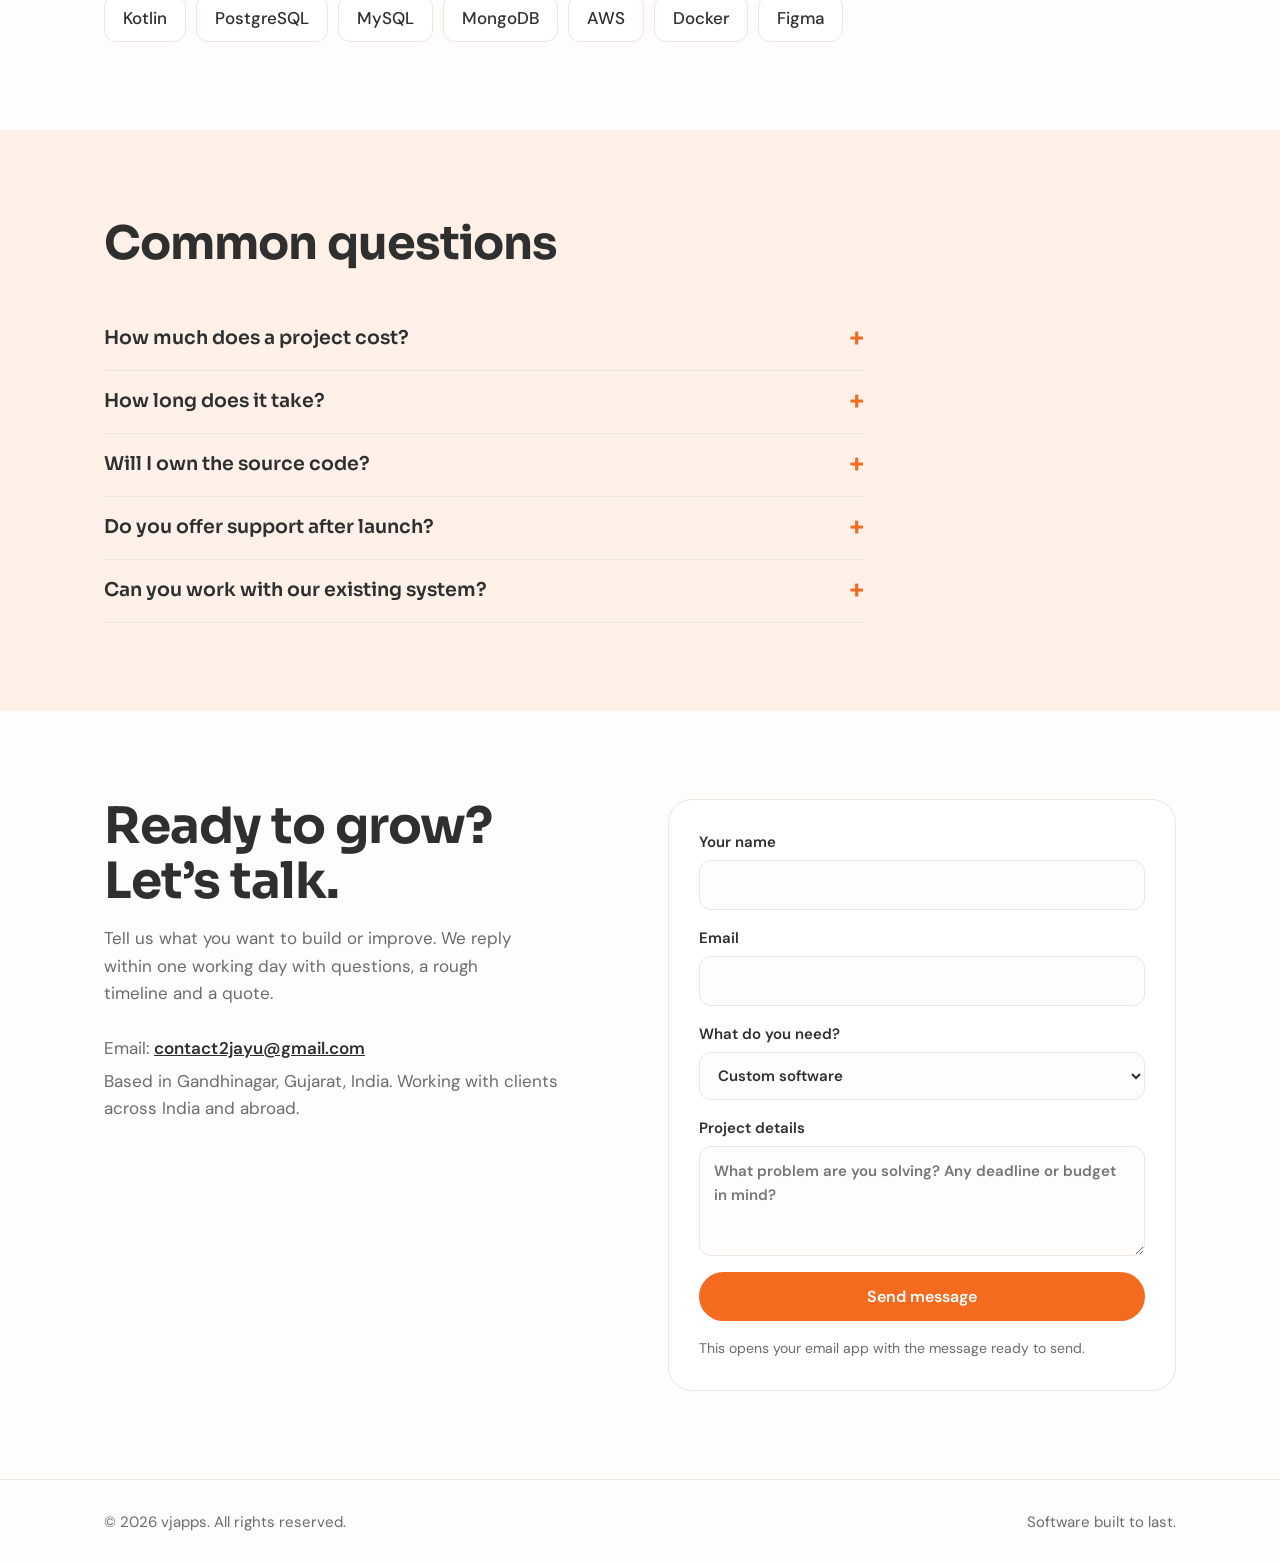
==== commit 15fe2776: "Update index.html" ====
--- a/index.html
+++ b/index.html
@@ -194,7 +194,7 @@
   <div>
     <h2>Ready to grow? Let’s talk.</h2>
     <p style="color:var(--muted);margin-top:16px;max-width:26em">Tell us what you want to build or improve. We reply within one working day with questions, a rough timeline and a quote.</p>
-    <div class="info"><span>Email: <a href="mailto:hello@vjapps.com">hello@vjapps.com</a></span><span>Based in Gandhinagar, Gujarat, India. Working with clients across India and abroad.</span></div>
+    <div class="info"><span>Email: <a href="mailto:contact2jayu@gmail.com">contact2jayu@gmail.com</a></span><span>Based in Gandhinagar, Gujarat, India. Working with clients across India and abroad.</span></div>
   </div>
   <form id="f">
     <label>Your name<input name="name" required autocomplete="name"></label>
@@ -244,8 +244,8 @@
 document.getElementById('f').addEventListener('submit',function(e){
   e.preventDefault();var d=new FormData(this);
   var body='Name: '+d.get('name')+'\nEmail: '+d.get('email')+'\nService: '+d.get('svc')+'\n\n'+d.get('msg');
-  location.href='mailto:hello@vjapps.com?subject='+encodeURIComponent('Project enquiry: '+d.get('svc'))+'&body='+encodeURIComponent(body);
-  document.getElementById('n').textContent='Your email app should open now. If it doesn’t, write to hello@vjapps.com.';
+  location.href='mailto:contact2jayu@gmail.com?subject='+encodeURIComponent('Project enquiry: '+d.get('svc'))+'&body='+encodeURIComponent(body);
+  document.getElementById('n').textContent='Your email app should open now. If it doesn’t, write to contact2jayu@gmail.com.';
 });
 </script>
 </body>
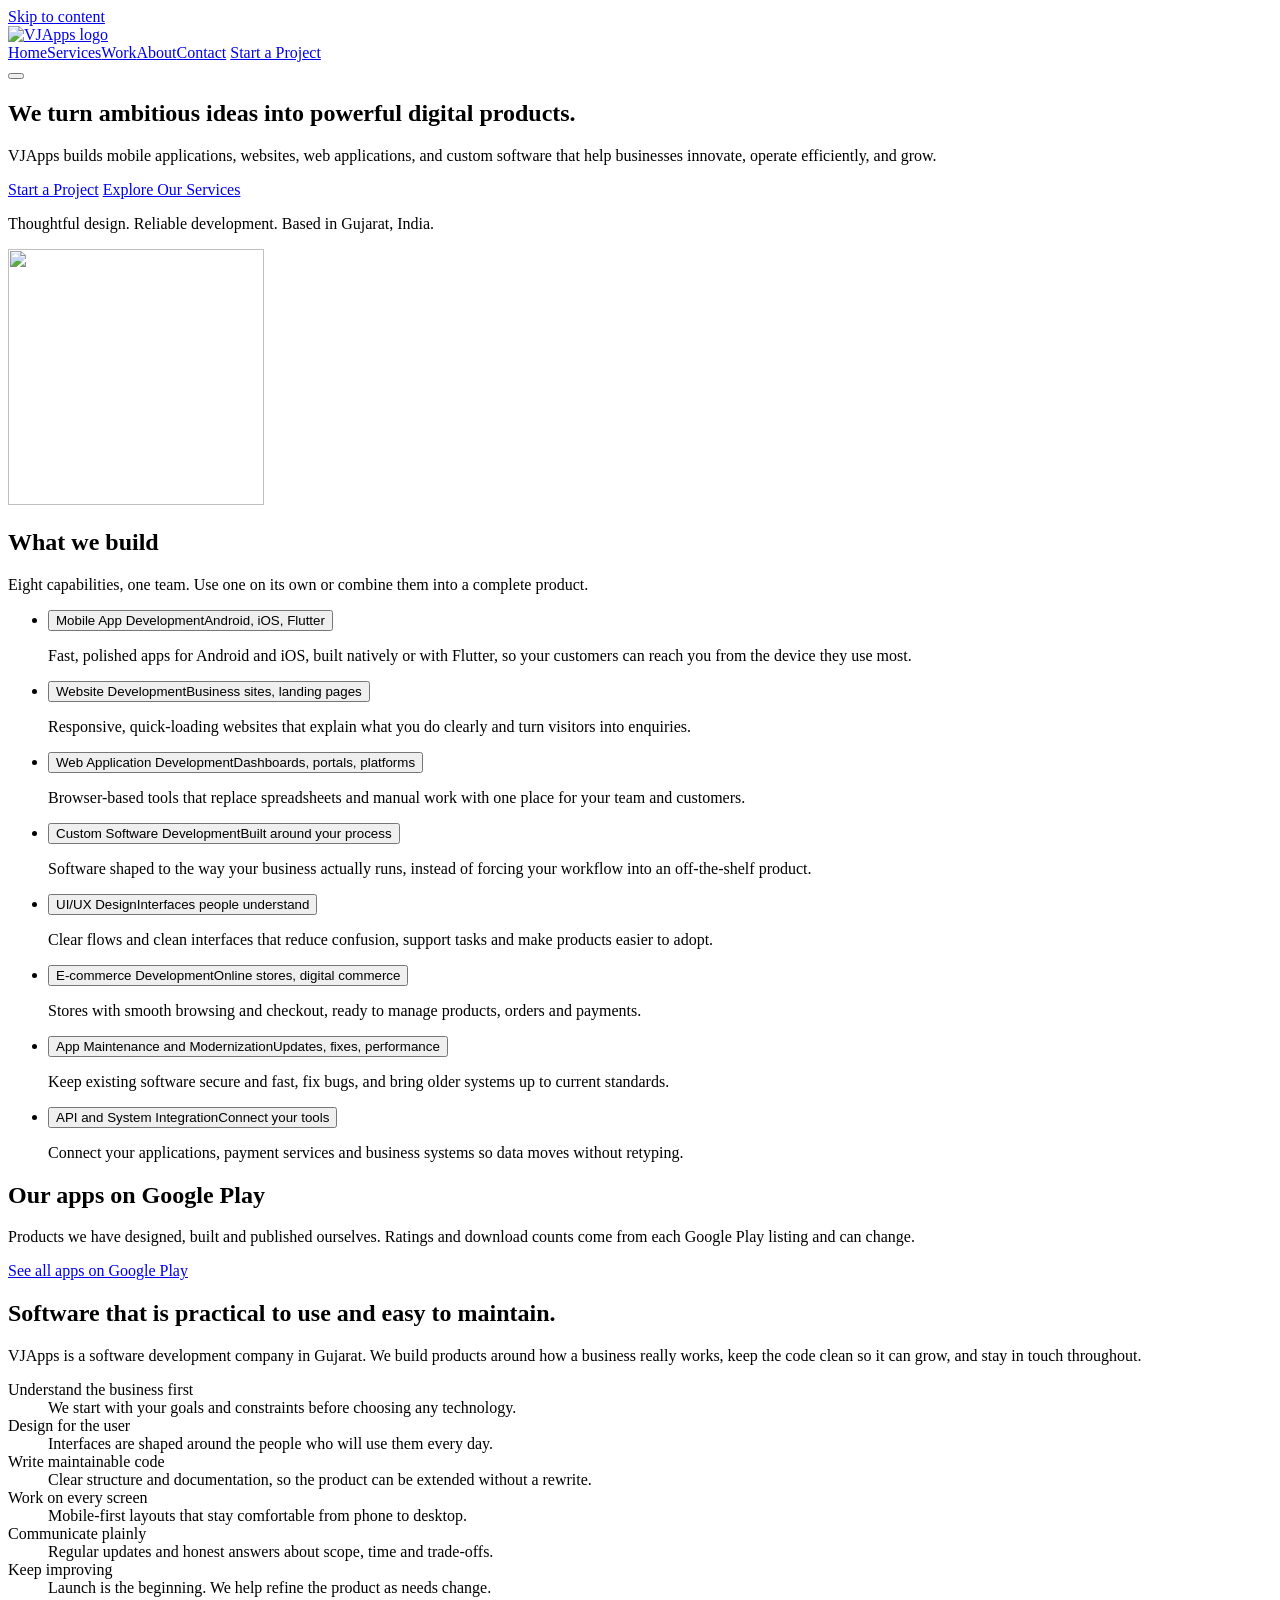
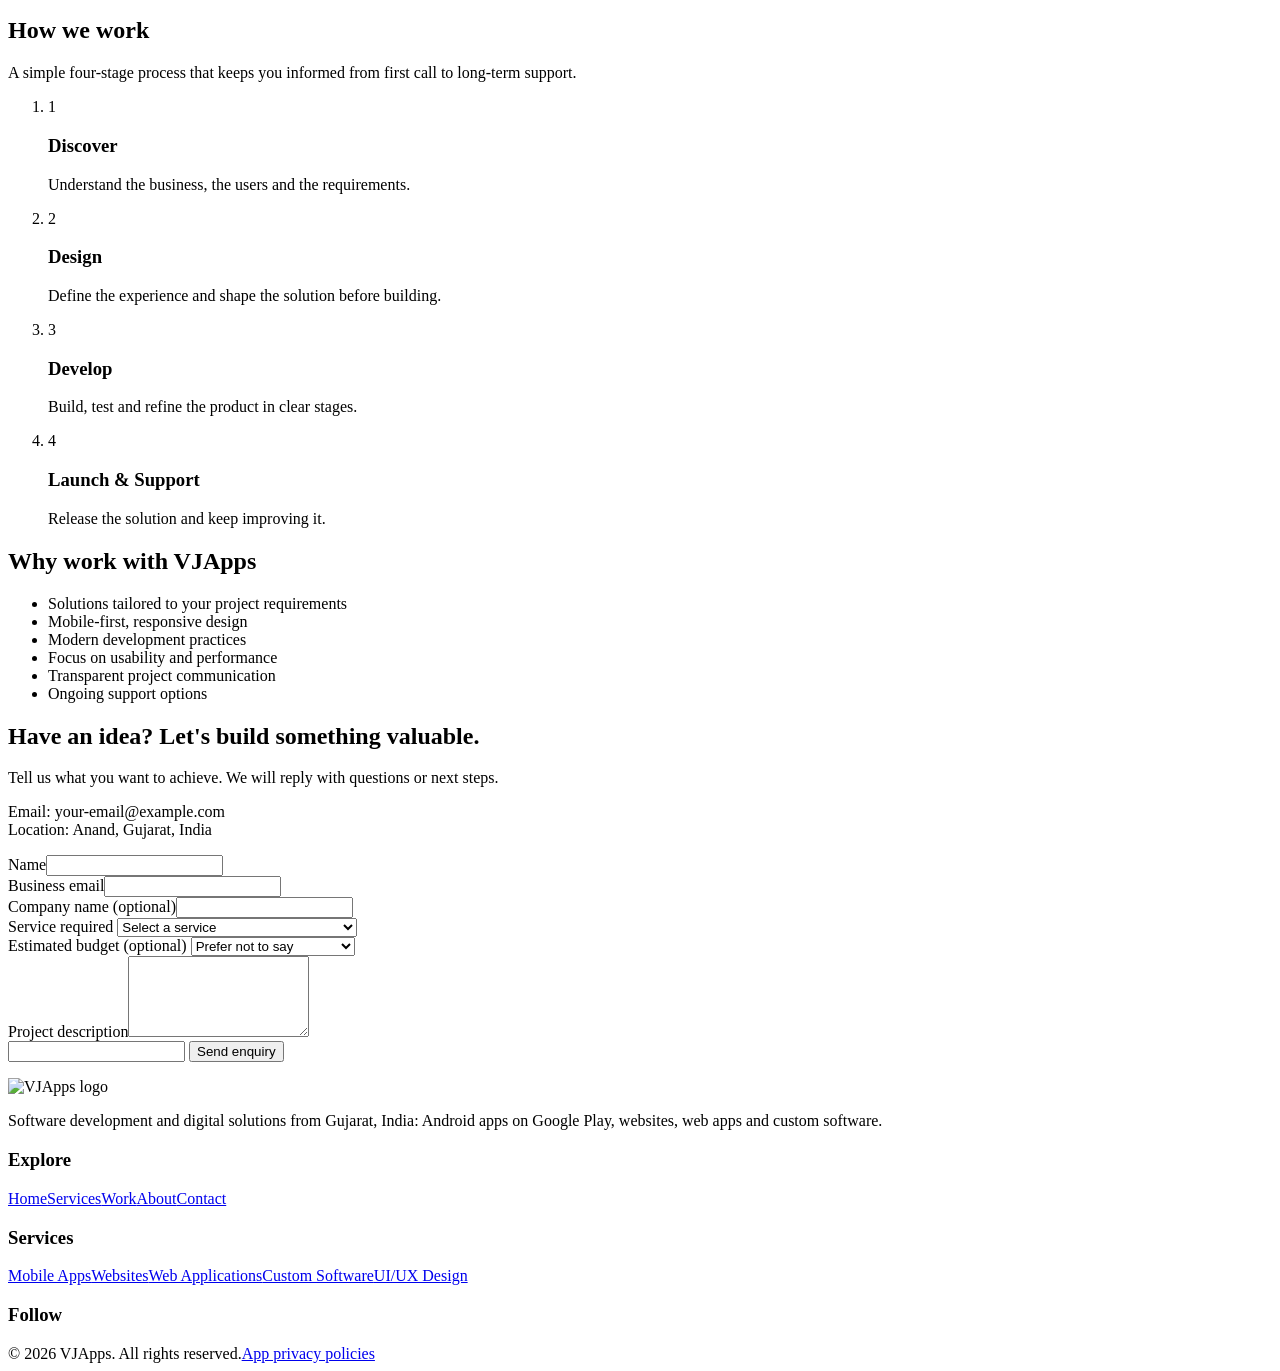
==== commit f86edd1c: "Add files via upload" ====
--- a/index.html
+++ b/index.html
@@ -2,251 +2,159 @@
 <html lang="en">
 <head>
 <meta charset="utf-8">
-<meta name="viewport" content="width=device-width, initial-scale=1, viewport-fit=cover">
-<title>vjapps – Software, websites, apps and digital growth</title>
-<meta name="description" content="vjapps builds custom software, ERP and CRM, websites, mobile apps and AI tools, and helps you grow with digital marketing, branding and events.">
+<meta name="viewport" content="width=device-width, initial-scale=1">
+<title>VJApps | Android Apps and Custom Software Development, Gujarat</title>
+<meta name="description" content="VJApps builds mobile applications, websites, web applications and custom software that help businesses innovate, operate efficiently and grow.">
+<meta name="theme-color" content="#F45B16">
+<meta property="og:type" content="website">
+<meta property="og:title" content="VJApps | Software Development and Digital Solutions">
+<meta property="og:description" content="Android apps on Google Play, plus websites, web applications and custom software, built in Gujarat, India.">
+<meta property="og:image" content="assets/logo.png">
+<link rel="icon" type="image/png" href="assets/favicon.png">
+<link rel="apple-touch-icon" href="assets/apple-touch-icon.png">
 <link rel="preconnect" href="https://fonts.googleapis.com">
-<link href="https://fonts.googleapis.com/css2?family=Sora:wght@500;700;800&family=DM+Sans:wght@400;500;600&display=swap" rel="stylesheet">
-<style>
-:root{--bg:#fffdfb;--surface:#ffffff;--ink:#2f2f2f;--muted:#6b6b6b;--line:#ece6e0;--orange:#f46a1f;--orange-ink:#c24a0a;--tint:#fff1e8;--grey:#9a9a9a;color-scheme:light;
---head:'Sora','Segoe UI',system-ui,sans-serif;--body:'DM Sans','Segoe UI',system-ui,sans-serif}
-@media (prefers-color-scheme:dark){:root:not([data-theme="light"]){--bg:#1b1917;--surface:#242120;--ink:#f3eeea;--muted:#aaa39d;--line:#38332f;--orange-ink:#ff8a4d;--tint:#2d211a;color-scheme:dark}}
-:root[data-theme="dark"]{--bg:#1b1917;--surface:#242120;--ink:#f3eeea;--muted:#aaa39d;--line:#38332f;--orange-ink:#ff8a4d;--tint:#2d211a;color-scheme:dark}
-*{box-sizing:border-box;margin:0}
-:root{box-sizing:border-box;padding-top:env(safe-area-inset-top,0px);padding-bottom:env(safe-area-inset-bottom,0px)}
-html{scroll-behavior:smooth;scroll-padding-top:calc(env(safe-area-inset-top,0px) + 76px)}
-body{background:var(--bg);color:var(--ink);font:400 17px/1.6 var(--body);-webkit-font-smoothing:antialiased}
-body::before{content:"";position:fixed;inset:0 0 auto;height:env(safe-area-inset-top,0px);background:var(--bg);z-index:30}
-a{color:inherit}
-:focus-visible{outline:3px solid var(--orange);outline-offset:3px;border-radius:6px}
-.wrap{max-width:1120px;margin:0 auto;padding:0 24px}
-h1,h2,h3{font-family:var(--head);line-height:1.1;letter-spacing:-.02em}
-header{position:sticky;top:env(safe-area-inset-top,0px);z-index:20;background:color-mix(in srgb,var(--bg) 88%,transparent);backdrop-filter:blur(10px);border-bottom:1px solid var(--line)}
-.nav{display:flex;align-items:center;justify-content:space-between;height:68px}
-.brand{display:flex;align-items:center;gap:10px;text-decoration:none;font:800 24px var(--head);letter-spacing:-.03em}
-.brand .mark{width:34px;height:38px;overflow:hidden;border-radius:6px;background:#fff}
-.brand .mark img{width:64px;margin:-1px 0 0 -15px;display:block}
-.brand b{color:var(--ink)}.brand span{color:var(--grey)}
-nav ul{display:flex;gap:26px;list-style:none;padding:0;align-items:center}
-nav a{text-decoration:none;font-weight:500;font-size:15px;color:var(--muted)}
-nav a:hover{color:var(--ink)}
-.btn{display:inline-block;background:var(--orange);color:#fff!important;font:600 16px var(--body);padding:14px 26px;border-radius:999px;text-decoration:none;border:0;cursor:pointer;transition:transform .15s,background .15s}
-.btn:hover{background:#e0560e;transform:translateY(-2px)}
-.btn.ghost{background:transparent;color:var(--ink)!important;border:1.5px solid var(--line)}
-.btn.ghost:hover{background:var(--tint);border-color:var(--orange)}
-nav .btn{padding:9px 20px;font-size:15px}
-@media(max-width:900px){nav li:not(:last-child){display:none}}
-
-.hero{padding:72px 0 88px}
-.hero .wrap{display:grid;grid-template-columns:1.15fr .85fr;gap:56px;align-items:center}
-.hero h1{font-size:clamp(38px,6vw,66px);font-weight:800}
-.hero h1 em{font-style:normal;color:var(--orange)}
-.hero p.lead{font-size:20px;color:var(--muted);max-width:30em;margin:24px 0 30px}
-.cta{display:flex;gap:14px;flex-wrap:wrap}
-.hero .promise-line{margin-top:30px;color:var(--muted);font-size:15px}
-.logo-tile{background:#fffdfb;border-radius:36px;padding:18px;box-shadow:0 30px 70px -30px rgba(244,106,31,.55);border:1px solid var(--line);max-width:420px;justify-self:center;animation:rise .9s cubic-bezier(.2,.8,.2,1) both}
-.logo-tile img{width:100%;display:block;border-radius:22px}
-@keyframes rise{from{opacity:0;transform:translateY(26px) rotate(-2deg)}to{opacity:1;transform:none}}
-@media(max-width:860px){.hero .wrap{grid-template-columns:1fr}.logo-tile{max-width:260px;order:-1;justify-self:start}.hero{padding-top:40px}}
-
-section{padding:88px 0}
-.sec-head{max-width:640px;margin-bottom:40px}
-.sec-head h2{font-size:clamp(30px,4.4vw,46px);font-weight:700}
-.sec-head p{color:var(--muted);margin-top:14px}
-.band{background:var(--tint)}
-
-.tabs{display:flex;gap:8px;flex-wrap:wrap;margin-bottom:28px}
-.tabs button{font:600 15px var(--body);padding:10px 20px;border-radius:99px;border:1.5px solid var(--line);background:var(--surface);color:var(--ink);cursor:pointer}
-.tabs button[aria-selected="true"]{background:var(--orange);border-color:var(--orange);color:#fff}
-.svc{border-top:1px solid var(--line)}
-.row{display:grid;grid-template-columns:.9fr 1.4fr;gap:32px;padding:28px 0;border-bottom:1px solid var(--line);align-items:start}
-.row h3{font-size:23px;font-weight:700}
-.row h3::before{content:"";display:inline-block;width:10px;height:10px;border-radius:50% 50% 50% 0;transform:rotate(-45deg);background:var(--orange);margin-right:12px}
-.row p{color:var(--muted)}
-.tags{display:flex;gap:8px;flex-wrap:wrap;margin-top:12px}
-.tags span{font-size:13px;font-weight:500;color:var(--orange-ink);background:var(--tint);padding:3px 11px;border-radius:99px}
-.row .q{display:inline-block;margin-top:14px;font-weight:600;color:var(--orange-ink);text-decoration:none;border-bottom:2px solid var(--orange)}
-@media(max-width:760px){.row{grid-template-columns:1fr;gap:10px}}
-
-.products{display:grid;grid-template-columns:repeat(4,1fr);gap:20px}
-.prod{background:var(--surface);border:1px solid var(--line);border-radius:20px;padding:26px;display:flex;flex-direction:column;gap:10px}
-.prod:nth-child(2){margin-top:22px}.prod:nth-child(4){margin-top:22px}
-.prod h3{font-size:20px}.prod p{color:var(--muted);font-size:15px;flex:1}
-.prod a{font-weight:600;color:var(--orange-ink);font-size:15px}
-@media(max-width:960px){.products{grid-template-columns:1fr 1fr}.prod:nth-child(n){margin-top:0}}
-@media(max-width:560px){.products{grid-template-columns:1fr}}
-
-.chips{display:flex;flex-wrap:wrap;gap:10px}
-.chips span{background:var(--surface);border:1px solid var(--line);padding:9px 18px;border-radius:12px;font-weight:500}
-.why{display:grid;grid-template-columns:repeat(4,1fr);gap:32px}
-.why h3{font-size:20px;margin-bottom:8px}.why p{color:var(--muted);font-size:16px}
-@media(max-width:900px){.why{grid-template-columns:1fr 1fr}}@media(max-width:560px){.why{grid-template-columns:1fr}}
-
-.steps{display:grid;grid-template-columns:repeat(5,1fr);counter-reset:s;list-style:none;padding:0}
-.steps li{counter-increment:s;padding:0 22px 0 0;position:relative}
-.steps li::before{content:counter(s);display:grid;place-items:center;width:44px;height:44px;border-radius:50%;background:var(--orange);color:#fff;font:700 18px var(--head);margin-bottom:18px;position:relative;z-index:1}
-.steps li::after{content:"";position:absolute;top:22px;left:44px;right:0;height:2px;background:repeating-linear-gradient(90deg,var(--orange) 0 6px,transparent 6px 12px);opacity:.5}
-.steps li:last-child::after{display:none}
-.steps h3{font-size:19px;margin-bottom:8px}.steps p{font-size:15px;color:var(--muted)}
-@media(max-width:900px){.steps{grid-template-columns:1fr;gap:30px}.steps li{padding:0 0 0 62px}.steps li::before{position:absolute;left:0;top:0}.steps li::after{display:none}}
-
-.faq{max-width:760px}
-details{border-bottom:1px solid var(--line);padding:18px 0}
-summary{font:600 19px var(--head);cursor:pointer;list-style:none;display:flex;justify-content:space-between;gap:16px}
-summary::after{content:"+";color:var(--orange);font-size:26px;line-height:1}
-details[open] summary::after{content:"–"}
-details p{color:var(--muted);margin-top:10px}
-
-.contact .wrap{display:grid;grid-template-columns:1fr 1fr;gap:56px}
-.contact h2{font-size:clamp(32px,4.6vw,50px)}
-.contact .info{margin-top:28px;display:grid;gap:6px;color:var(--muted)}
-.contact .info a{color:var(--ink);font-weight:600}
-form{background:var(--surface);border:1px solid var(--line);border-radius:24px;padding:30px;display:grid;gap:16px}
-label{font-weight:600;font-size:15px;display:grid;gap:6px}
-input,textarea,select{font:inherit;color:var(--ink);background:var(--bg);border:1.5px solid var(--line);border-radius:12px;padding:12px 14px;width:100%}
-input:focus,textarea:focus,select:focus{outline:none;border-color:var(--orange);box-shadow:0 0 0 3px rgba(244,106,31,.25)}
-textarea{min-height:110px;resize:vertical}
-.note{font-size:14px;color:var(--muted)}
-@media(max-width:860px){.contact .wrap{grid-template-columns:1fr}}
-footer{border-top:1px solid var(--line);padding:30px 0;color:var(--muted);font-size:15px}
-footer .wrap{display:flex;justify-content:space-between;flex-wrap:wrap;gap:10px}
-@media(prefers-reduced-motion:reduce){*{animation:none!important;transition:none!important;scroll-behavior:auto!important}}
-</style>
+<link rel="preconnect" href="https://fonts.gstatic.com" crossorigin>
+<link rel="stylesheet" href="https://fonts.googleapis.com/css2?family=Manrope:wght@400;500;600;700;800&display=swap">
+<link rel="stylesheet" href="css/style.css">
 </head>
 <body>
-<header><div class="wrap nav">
-  <a class="brand" href="#top" aria-label="vjapps home"><span class="mark"><img src="[data-uri]" alt=""></span><b>vj</b><span>apps</span></a>
-  <nav aria-label="Main"><ul>
-    <li><a href="#services">Solutions</a></li><li><a href="#products">Products</a></li><li><a href="#industries">Industries</a></li><li><a href="#process">Process</a></li><li><a href="#faq">FAQ</a></li><li><a class="btn" href="#contact">Get a free quote</a></li>
-  </ul></nav>
-</div></header>
+<a class="skip" href="#main">Skip to content</a>
 
-<main id="top">
-<div class="hero"><div class="wrap">
-  <div>
-    <h1>Software, websites and apps that give your business <em>momentum.</em></h1>
-    <p class="lead">vjapps is your one partner for custom software, ERP and CRM, websites, mobile apps and AI, plus the marketing, branding and events that help people find them.</p>
-    <div class="cta"><a class="btn" href="#contact">Get a free quote</a><a class="btn ghost" href="#services">Explore solutions</a></div>
-    <p class="promise-line">Free quote within one working day. Transparent pricing. You own your code.</p>
+<header class="site-header">
+  <div class="wrap bar">
+    <a href="#home" class="brand" aria-label="VJApps home"><img src="assets/logo.png" width="601" height="640" alt="VJApps logo"></a>
+    <nav id="nav" class="nav" aria-label="Primary">
+      <a href="#home">Home</a><a href="#services">Services</a><a href="#work">Work</a><a href="#about">About</a><a href="#contact">Contact</a>
+      <a href="#contact" class="btn btn-primary nav-cta">Start a Project</a>
+    </nav>
+    <button class="menu-btn" aria-expanded="false" aria-controls="nav" aria-label="Open menu"><span></span><span></span></button>
   </div>
-  <div class="logo-tile"><img src="[data-uri]" alt="vjapps logo: an orange flame shaped around the letter J"></div>
-</div></div>
+</header>
 
-<section id="services" class="band"><div class="wrap">
-  <div class="sec-head"><h2>Everything your business needs, under one roof</h2><p>Choose one service or let us run the whole journey, from the first idea to the customers who find you.</p></div>
-  <div class="tabs" role="tablist" id="tabs"></div>
-  <div class="svc" id="svc" role="tabpanel"></div>
-</div></section>
+<main id="main">
+<section id="home" class="hero">
+  <div class="wrap hero-grid">
+    <div class="hero-copy">
+      <h1>We turn ambitious ideas into powerful digital products.</h1>
+      <p class="lead">VJApps builds mobile applications, websites, web applications, and custom software that help businesses innovate, operate efficiently, and grow.</p>
+      <div class="actions">
+        <a href="#contact" class="btn btn-primary">Start a Project</a>
+        <a href="#services" class="btn btn-ghost">Explore Our Services</a>
+      </div>
+      <p class="note">Thoughtful design. Reliable development. Based in Gujarat, India.</p>
+    </div>
+    <div class="hero-visual">
+      <div class="panel">
+        <img class="mark" src="assets/favicon.png" width="256" height="256" alt="">
+        <ul id="tiles" class="tiles"></ul>
+      </div>
+    </div>
+  </div>
+  <div class="wrap"><ul class="facts" id="facts"></ul></div>
+</section>
 
-<section id="products"><div class="wrap">
-  <div class="sec-head"><h2>Ready-to-launch business products</h2><p>Start faster with proven software that we customise to your organisation.</p></div>
-  <div class="products">
-    <div class="prod"><h3>School ERP</h3><p>Admissions, attendance, fees, exams and parent communication for schools and colleges.</p><a href="#contact" class="quote" data-svc="ERP & CRM">Ask for a demo</a></div>
-    <div class="prod"><h3>CRM</h3><p>Capture leads, schedule follow-ups and see your sales pipeline on one screen.</p><a href="#contact" class="quote" data-svc="ERP & CRM">Ask for a demo</a></div>
-    <div class="prod"><h3>Inventory & billing</h3><p>GST invoices, stock tracking, purchase orders and reports for shops and distributors.</p><a href="#contact" class="quote" data-svc="ERP & CRM">Ask for a demo</a></div>
-    <div class="prod"><h3>Event management</h3><p>Registration, payments, QR passes, check-in and certificates for events of any size.</p><a href="#contact" class="quote" data-svc="Event digitalization">Ask for a demo</a></div>
+<section id="services" class="section">
+  <div class="wrap">
+    <div class="head"><h2>What we build</h2><p>Eight capabilities, one team. Use one on its own or combine them into a complete product.</p></div>
+    <ul class="svc-list">
+      <li><button class="svc" aria-expanded="false"><span class="svc-name">Mobile App Development</span><span class="svc-tag">Android, iOS, Flutter</span><span class="plus" aria-hidden="true"></span></button><div class="svc-more"><p>Fast, polished apps for Android and iOS, built natively or with Flutter, so your customers can reach you from the device they use most.</p></div></li>
+      <li><button class="svc" aria-expanded="false"><span class="svc-name">Website Development</span><span class="svc-tag">Business sites, landing pages</span><span class="plus" aria-hidden="true"></span></button><div class="svc-more"><p>Responsive, quick-loading websites that explain what you do clearly and turn visitors into enquiries.</p></div></li>
+      <li><button class="svc" aria-expanded="false"><span class="svc-name">Web Application Development</span><span class="svc-tag">Dashboards, portals, platforms</span><span class="plus" aria-hidden="true"></span></button><div class="svc-more"><p>Browser-based tools that replace spreadsheets and manual work with one place for your team and customers.</p></div></li>
+      <li><button class="svc" aria-expanded="false"><span class="svc-name">Custom Software Development</span><span class="svc-tag">Built around your process</span><span class="plus" aria-hidden="true"></span></button><div class="svc-more"><p>Software shaped to the way your business actually runs, instead of forcing your workflow into an off-the-shelf product.</p></div></li>
+      <li><button class="svc" aria-expanded="false"><span class="svc-name">UI/UX Design</span><span class="svc-tag">Interfaces people understand</span><span class="plus" aria-hidden="true"></span></button><div class="svc-more"><p>Clear flows and clean interfaces that reduce confusion, support tasks and make products easier to adopt.</p></div></li>
+      <li><button class="svc" aria-expanded="false"><span class="svc-name">E-commerce Development</span><span class="svc-tag">Online stores, digital commerce</span><span class="plus" aria-hidden="true"></span></button><div class="svc-more"><p>Stores with smooth browsing and checkout, ready to manage products, orders and payments.</p></div></li>
+      <li><button class="svc" aria-expanded="false"><span class="svc-name">App Maintenance and Modernization</span><span class="svc-tag">Updates, fixes, performance</span><span class="plus" aria-hidden="true"></span></button><div class="svc-more"><p>Keep existing software secure and fast, fix bugs, and bring older systems up to current standards.</p></div></li>
+      <li><button class="svc" aria-expanded="false"><span class="svc-name">API and System Integration</span><span class="svc-tag">Connect your tools</span><span class="plus" aria-hidden="true"></span></button><div class="svc-more"><p>Connect your applications, payment services and business systems so data moves without retyping.</p></div></li>
+    </ul>
   </div>
-</div></section>
+</section>
 
-<section id="industries" class="band"><div class="wrap">
-  <div class="sec-head"><h2>Built for your industry</h2><p>We learn how your sector works, so you spend less time explaining and more time growing.</p></div>
-  <div class="chips"><span>Healthcare</span><span>Education</span><span>Retail</span><span>Manufacturing</span><span>Real estate</span><span>Jewellery</span><span>Solar & renewable</span><span>Hospitality</span><span>Restaurants</span><span>Finance</span><span>Events</span><span>Travel</span><span>Startups</span></div>
-</div></section>
+<section id="work" class="section dark">
+  <div class="wrap">
+    <div class="head"><h2>Our apps on Google Play</h2><p>Products we have designed, built and published ourselves. Ratings and download counts come from each Google Play listing and can change.</p></div>
+    <div id="apps" class="apps"></div>
+    <p class="more"><a class="btn btn-primary" href="https://play.google.com/store/apps/dev?id=7644735129592386677" target="_blank" rel="noopener noreferrer">See all apps on Google Play</a></p>
+  </div>
+</section>
 
-<section><div class="wrap">
-  <div class="sec-head"><h2>Why teams choose vjapps</h2></div>
-  <div class="why">
-    <div><h3>One partner for everything</h3><p>Software, apps, marketing, branding and events from one accountable team.</p></div>
-    <div><h3>Honest, transparent quotes</h3><p>Clear scope and pricing for startups, SMEs and institutions, with no hidden costs.</p></div>
-    <div><h3>You own everything</h3><p>Source code, designs and accounts are yours from day one. No lock-in.</p></div>
-    <div><h3>We stay after launch</h3><p>Support, security updates and new features as your business grows.</p></div>
+<section id="about" class="section">
+  <div class="wrap about">
+    <div class="about-lead">
+      <h2>Software that is practical to use and easy to maintain.</h2>
+      <p>VJApps is a software development company in Gujarat. We build products around how a business really works, keep the code clean so it can grow, and stay in touch throughout.</p>
+    </div>
+    <dl class="principles">
+      <div><dt>Understand the business first</dt><dd>We start with your goals and constraints before choosing any technology.</dd></div>
+      <div><dt>Design for the user</dt><dd>Interfaces are shaped around the people who will use them every day.</dd></div>
+      <div><dt>Write maintainable code</dt><dd>Clear structure and documentation, so the product can be extended without a rewrite.</dd></div>
+      <div><dt>Work on every screen</dt><dd>Mobile-first layouts that stay comfortable from phone to desktop.</dd></div>
+      <div><dt>Communicate plainly</dt><dd>Regular updates and honest answers about scope, time and trade-offs.</dd></div>
+      <div><dt>Keep improving</dt><dd>Launch is the beginning. We help refine the product as needs change.</dd></div>
+    </dl>
   </div>
-</div></section>
+</section>
 
-<section id="process" class="band"><div class="wrap">
-  <div class="sec-head"><h2>How a project runs</h2><p>Five steps, each with something you can see and approve.</p></div>
-  <ol class="steps">
-    <li><h3>Discover</h3><p>We learn your goals, users and budget, then agree on scope.</p></li>
-    <li><h3>Design</h3><p>Wireframes and clickable prototypes you can test first.</p></li>
-    <li><h3>Build</h3><p>Short sprints with a working demo at the end of each.</p></li>
-    <li><h3>Launch</h3><p>Testing, deployment and training for your team.</p></li>
-    <li><h3>Grow</h3><p>Support, marketing and upgrades as you scale.</p></li>
-  </ol>
-</div></section>
+<section class="section tint" id="process">
+  <div class="wrap">
+    <div class="head"><h2>How we work</h2><p>A simple four-stage process that keeps you informed from first call to long-term support.</p></div>
+    <ol class="steps">
+      <li><span class="dot">1</span><h3>Discover</h3><p>Understand the business, the users and the requirements.</p></li>
+      <li><span class="dot">2</span><h3>Design</h3><p>Define the experience and shape the solution before building.</p></li>
+      <li><span class="dot">3</span><h3>Develop</h3><p>Build, test and refine the product in clear stages.</p></li>
+      <li><span class="dot">4</span><h3>Launch &amp; Support</h3><p>Release the solution and keep improving it.</p></li>
+    </ol>
+  </div>
+</section>
 
-<section><div class="wrap">
-  <div class="sec-head"><h2>Technology we trust</h2></div>
-  <div class="chips"><span>React</span><span>Next.js</span><span>Node.js</span><span>Python</span><span>Django</span><span>PHP / Laravel</span><span>WordPress</span><span>Flutter</span><span>React Native</span><span>Kotlin</span><span>PostgreSQL</span><span>MySQL</span><span>MongoDB</span><span>AWS</span><span>Docker</span><span>Figma</span></div>
-</div></section>
+<section class="section">
+  <div class="wrap why">
+    <h2>Why work with VJApps</h2>
+    <ul>
+      <li>Solutions tailored to your project requirements</li>
+      <li>Mobile-first, responsive design</li>
+      <li>Modern development practices</li>
+      <li>Focus on usability and performance</li>
+      <li>Transparent project communication</li>
+      <li>Ongoing support options</li>
+    </ul>
+  </div>
+</section>
 
-<section id="faq" class="band"><div class="wrap">
-  <div class="sec-head"><h2>Common questions</h2></div>
-  <div class="faq">
-    <details><summary>How much does a project cost?</summary><p>It depends on scope. Tell us what you need and we’ll send a clear, itemised quote within one working day.</p></details>
-    <details><summary>How long does it take?</summary><p>A business website usually takes two to four weeks. Apps and custom software take longer, and we agree on a timeline before we start.</p></details>
-    <details><summary>Will I own the source code?</summary><p>Yes. The code, designs and hosting accounts belong to you once the project is delivered.</p></details>
-    <details><summary>Do you offer support after launch?</summary><p>Yes. We offer monthly maintenance plans covering fixes, security updates, backups and new features.</p></details>
-    <details><summary>Can you work with our existing system?</summary><p>Yes. We integrate with the tools you already use, such as accounting software, payment gateways and WhatsApp.</p></details>
+<section id="contact" class="section contact">
+  <div class="wrap contact-grid">
+    <div>
+      <h2>Have an idea? Let's build something valuable.</h2>
+      <p class="lead">Tell us what you want to achieve. We will reply with questions or next steps.</p>
+      <p class="meta">Email: <span data-contact="email">your-email@example.com</span><br>Location: Anand, Gujarat, India</p>
+    </div>
+    <form id="enquiry" novalidate>
+      <div class="field"><label for="name">Name</label><input id="name" name="name" autocomplete="name" required><small class="err" id="e-name"></small></div>
+      <div class="field"><label for="email">Business email</label><input id="email" name="email" type="email" autocomplete="email" required><small class="err" id="e-email"></small></div>
+      <div class="field"><label for="company">Company name (optional)</label><input id="company" name="company" autocomplete="organization"></div>
+      <div class="two">
+        <div class="field"><label for="service">Service required</label>
+          <select id="service" name="service" required><option value="">Select a service</option><option>Mobile App Development</option><option>Website Development</option><option>Web Application Development</option><option>Custom Software Development</option><option>UI/UX Design</option><option>E-commerce Development</option><option>App Maintenance and Modernization</option><option>API and System Integration</option><option>Not sure yet</option></select><small class="err" id="e-service"></small></div>
+        <div class="field"><label for="budget">Estimated budget (optional)</label>
+          <select id="budget" name="budget"><option value="">Prefer not to say</option><option>Under ₹50,000</option><option>₹50,000 – ₹2,00,000</option><option>₹2,00,000 – ₹10,00,000</option><option>Above ₹10,00,000</option></select></div>
+      </div>
+      <div class="field"><label for="message">Project description</label><textarea id="message" name="message" rows="5" required></textarea><small class="err" id="e-message"></small></div>
+      <input type="text" name="_gotcha" tabindex="-1" autocomplete="off" class="hp" aria-hidden="true">
+      <button class="btn btn-primary" type="submit">Send enquiry</button>
+      <p id="status" role="status" aria-live="polite"></p>
+    </form>
   </div>
-</div></section>
+</section>
+</main>
 
-<section id="contact" class="contact"><div class="wrap">
-  <div>
-    <h2>Ready to grow? Let’s talk.</h2>
-    <p style="color:var(--muted);margin-top:16px;max-width:26em">Tell us what you want to build or improve. We reply within one working day with questions, a rough timeline and a quote.</p>
-    <div class="info"><span>Email: <a href="mailto:contact2jayu@gmail.com">contact2jayu@gmail.com</a></span><span>Based in Gandhinagar, Gujarat, India. Working with clients across India and abroad.</span></div>
+<footer class="footer">
+  <div class="wrap foot-grid">
+    <div><img src="assets/logo.png" width="601" height="640" alt="VJApps logo" class="foot-logo"><p>Software development and digital solutions from Gujarat, India: Android apps on Google Play, websites, web apps and custom software.</p></div>
+    <nav aria-label="Footer"><h3>Explore</h3><a href="#home">Home</a><a href="#services">Services</a><a href="#work">Work</a><a href="#about">About</a><a href="#contact">Contact</a></nav>
+    <nav aria-label="Services"><h3>Services</h3><a href="#services">Mobile Apps</a><a href="#services">Websites</a><a href="#services">Web Applications</a><a href="#services">Custom Software</a><a href="#services">UI/UX Design</a></nav>
+    <nav aria-label="Social" id="social"><h3>Follow</h3></nav>
   </div>
-  <form id="f">
-    <label>Your name<input name="name" required autocomplete="name"></label>
-    <label>Email<input type="email" name="email" required autocomplete="email"></label>
-    <label>What do you need?<select name="svc" id="svcSel"></select></label>
-    <label>Project details<textarea name="msg" required placeholder="What problem are you solving? Any deadline or budget in mind?"></textarea></label>
-    <button class="btn" type="submit">Send message</button>
-    <p class="note" id="n">This opens your email app with the message ready to send.</p>
-  </form>
-</div></section>
-</main>
-<footer><div class="wrap"><span>© 2026 vjapps. All rights reserved.</span><span>Software built to last.</span></div></footer>
-
-<script>
-var C=[
-["Software & tech",[
-["Custom software","Secure, scalable software built around the way your team works, from workflow tools to full business platforms.",["Web-based & cloud-ready","Role-based access & reports","Integrations"],"Custom software"],
-["ERP & CRM","One connected system for leads, orders, invoices, stock, accounts and people, replacing spreadsheets and scattered apps.",["GST billing & inventory","HR & payroll","Live dashboards on mobile"],"ERP & CRM"],
-["Website development","Fast, mobile-friendly, SEO-ready websites, from company profiles to custom web applications.",["WordPress","PHP & custom CMS","On-page SEO"],"Website"],
-["Mobile apps","Android and cross-platform apps for customers, staff and field teams, designed for speed and simplicity.",["Flutter","Push notifications","Payments","Store publishing"],"Mobile app"],
-["E-commerce","Online stores with secure payments, inventory sync, shipping and GST-ready invoicing.",["Shopify","WooCommerce","Custom stores"],"E-commerce"],
-["AI & automation","Chatbots, workflow automation and smart reports that save hours every week and answer customers instantly.",["Website & WhatsApp chatbots","Document reading","Automatic lead flows"],"AI & automation"],
-["Hosting & maintenance","Reliable hosting, backups, monitoring, security updates and priority support after launch.",["Cloud & Linux hosting","Monthly plans"],"Hosting & support"]]],
-["Digital growth",[
-["SEO","Get found on Google by people who are ready to buy, with measurable improvements in enquiries.",["Keyword strategy","Technical SEO","Local SEO"],"Digital marketing & SEO"],
-["Social media marketing","Consistent, on-brand posting and community management across the platforms your customers use.",["Content calendar","Reels & posts","Monthly reports"],"Digital marketing & SEO"],
-["Google & Meta ads","Performance campaigns measured on real leads and sales, not just clicks and likes.",["Search ads","Meta ads","Retargeting"],"Digital marketing & SEO"],
-["Bulk SMS & WhatsApp","Reach customers instantly with offers, reminders and alerts that get read.",["Promotional SMS","Transactional alerts","WhatsApp campaigns"],"Digital marketing & SEO"]]],
-["Brand & media",[
-["Brand strategy","Research, positioning and messaging that every campaign is built on.",["Go-to-market plan","Brand messaging","Competitor study"],"Branding & media"],
-["Design & branding","Logos, brand identity, packaging, brochures and print, consistent everywhere your brand appears.",["Logo & identity","Packaging","Print"],"Branding & media"],
-["Content & video","Brand films, product photography, reels and ad creatives, planned and edited for every platform.",["Brand films","Photography","Reels"],"Branding & media"],
-["Media & advertising","Campaign planning and media buying across outdoor, print, radio and digital in one plan.",["Hoardings","Newspaper & radio","Marketplace ads"],"Branding & media"]]],
-["Events",[
-["Event digitalization","Run events without queues or paperwork. Registration, QR passes, fast check-in and certificates.",["Online registration & payments","QR passes","Certificates & ID cards"],"Event digitalization"],
-["Live streaming","Multi-camera streaming and recording so your event reaches people who can’t be there.",["Multi-platform streaming","Recording","Hybrid events"],"Event digitalization"]]]
-];
-var tabs=document.getElementById('tabs'),svc=document.getElementById('svc'),sel=document.getElementById('svcSel');
-function show(i){
-  [].forEach.call(tabs.children,function(b,j){b.setAttribute('aria-selected',j===i)});
-  svc.innerHTML=C[i][1].map(function(s){return '<div class="row"><div><h3>'+s[0]+'</h3></div><div><p>'+s[1]+'</p><div class="tags">'+s[2].map(function(t){return '<span>'+t+'</span>'}).join('')+'</div><a class="q quote" href="#contact" data-svc="'+s[3]+'">Get a quote</a></div></div>'}).join('');
-}
-C.forEach(function(c,i){var b=document.createElement('button');b.type='button';b.setAttribute('role','tab');b.textContent=c[0];b.onclick=function(){show(i)};tabs.appendChild(b)});
-show(0);
-["Custom software","ERP & CRM","Website","Mobile app","E-commerce","AI & automation","Hosting & support","Digital marketing & SEO","Branding & media","Event digitalization","Something else"].forEach(function(o){var e=document.createElement('option');e.textContent=o;sel.appendChild(e)});
-document.addEventListener('click',function(e){var a=e.target.closest('.quote');if(a){sel.value=a.getAttribute('data-svc')}});
-document.getElementById('f').addEventListener('submit',function(e){
-  e.preventDefault();var d=new FormData(this);
-  var body='Name: '+d.get('name')+'\nEmail: '+d.get('email')+'\nService: '+d.get('svc')+'\n\n'+d.get('msg');
-  location.href='mailto:contact2jayu@gmail.com?subject='+encodeURIComponent('Project enquiry: '+d.get('svc'))+'&body='+encodeURIComponent(body);
-  document.getElementById('n').textContent='Your email app should open now. If it doesn’t, write to contact2jayu@gmail.com.';
-});
-</script>
+  <div class="wrap legal"><span>&copy; <span id="year">2026</span> VJApps. All rights reserved.</span><a href="#work" id="privacy">App privacy policies</a></div>
+</footer>
+<script src="js/script.js"></script>
 </body>
 </html>
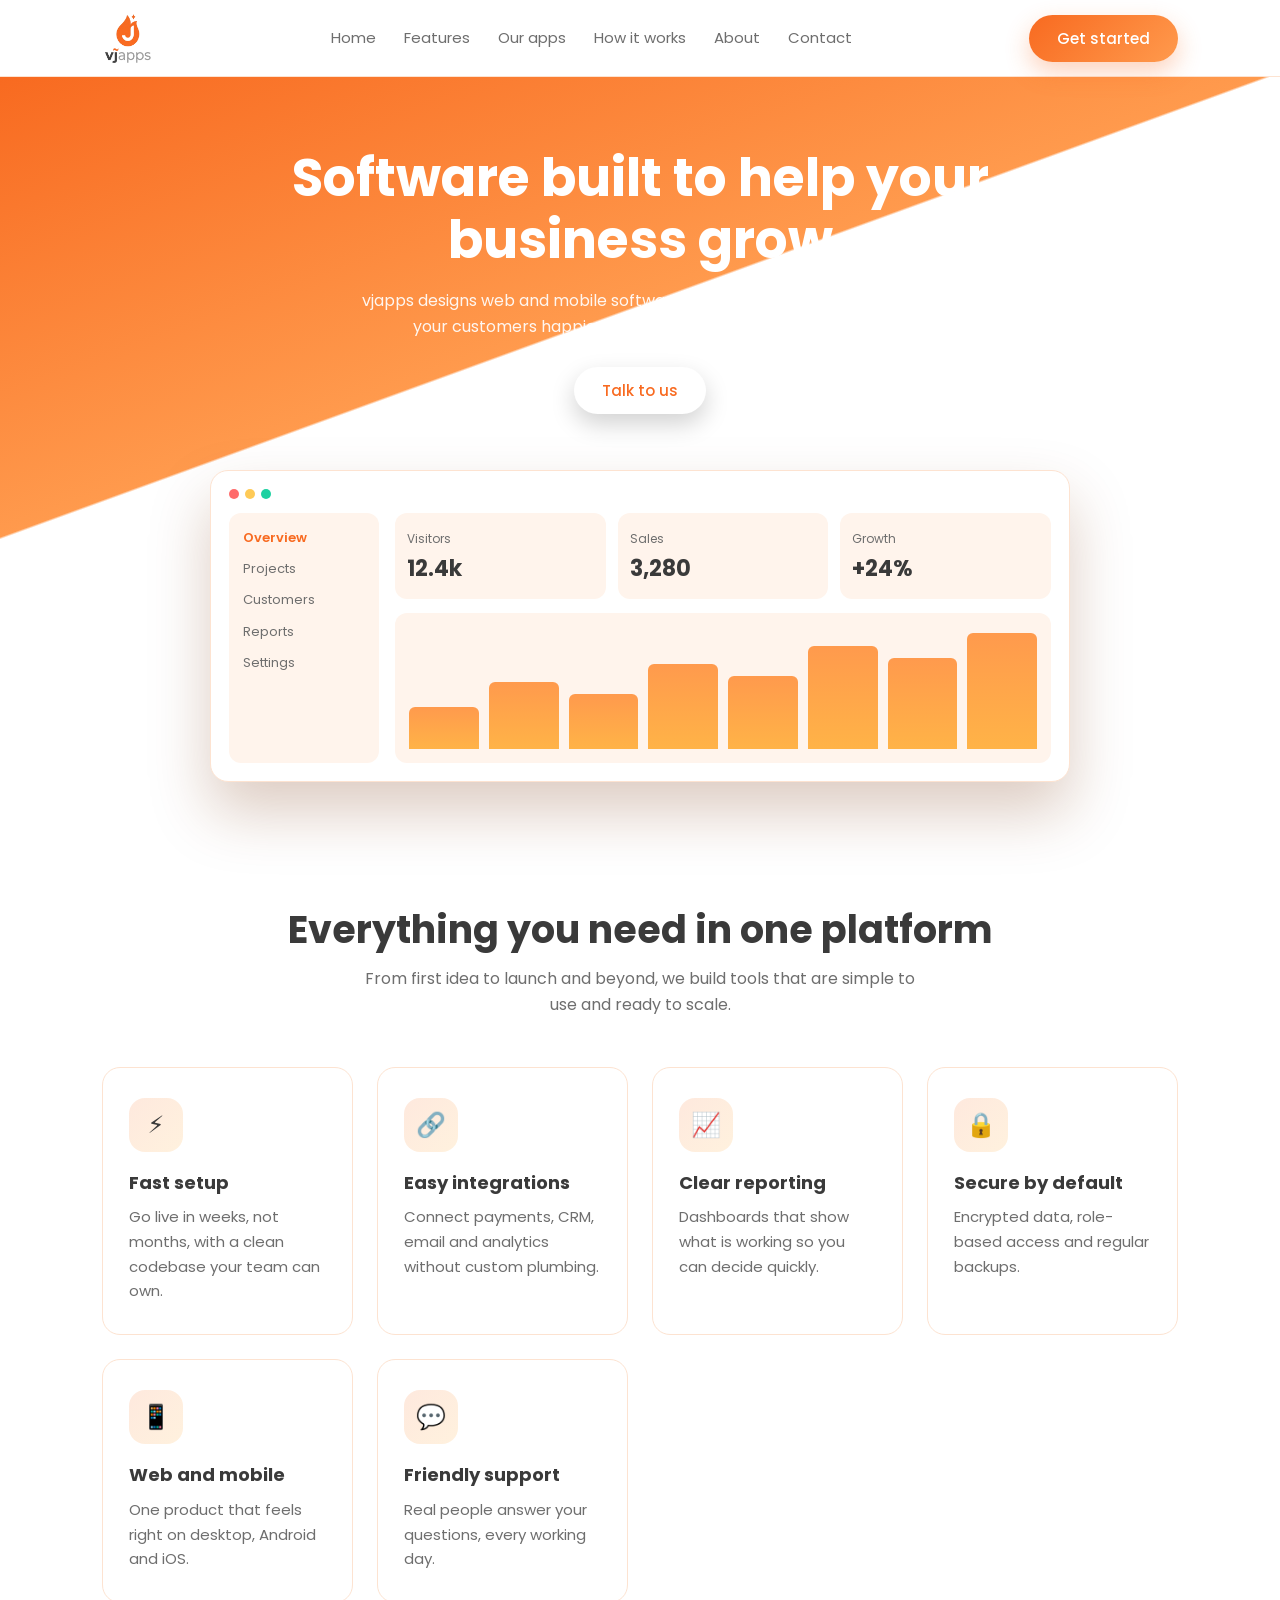
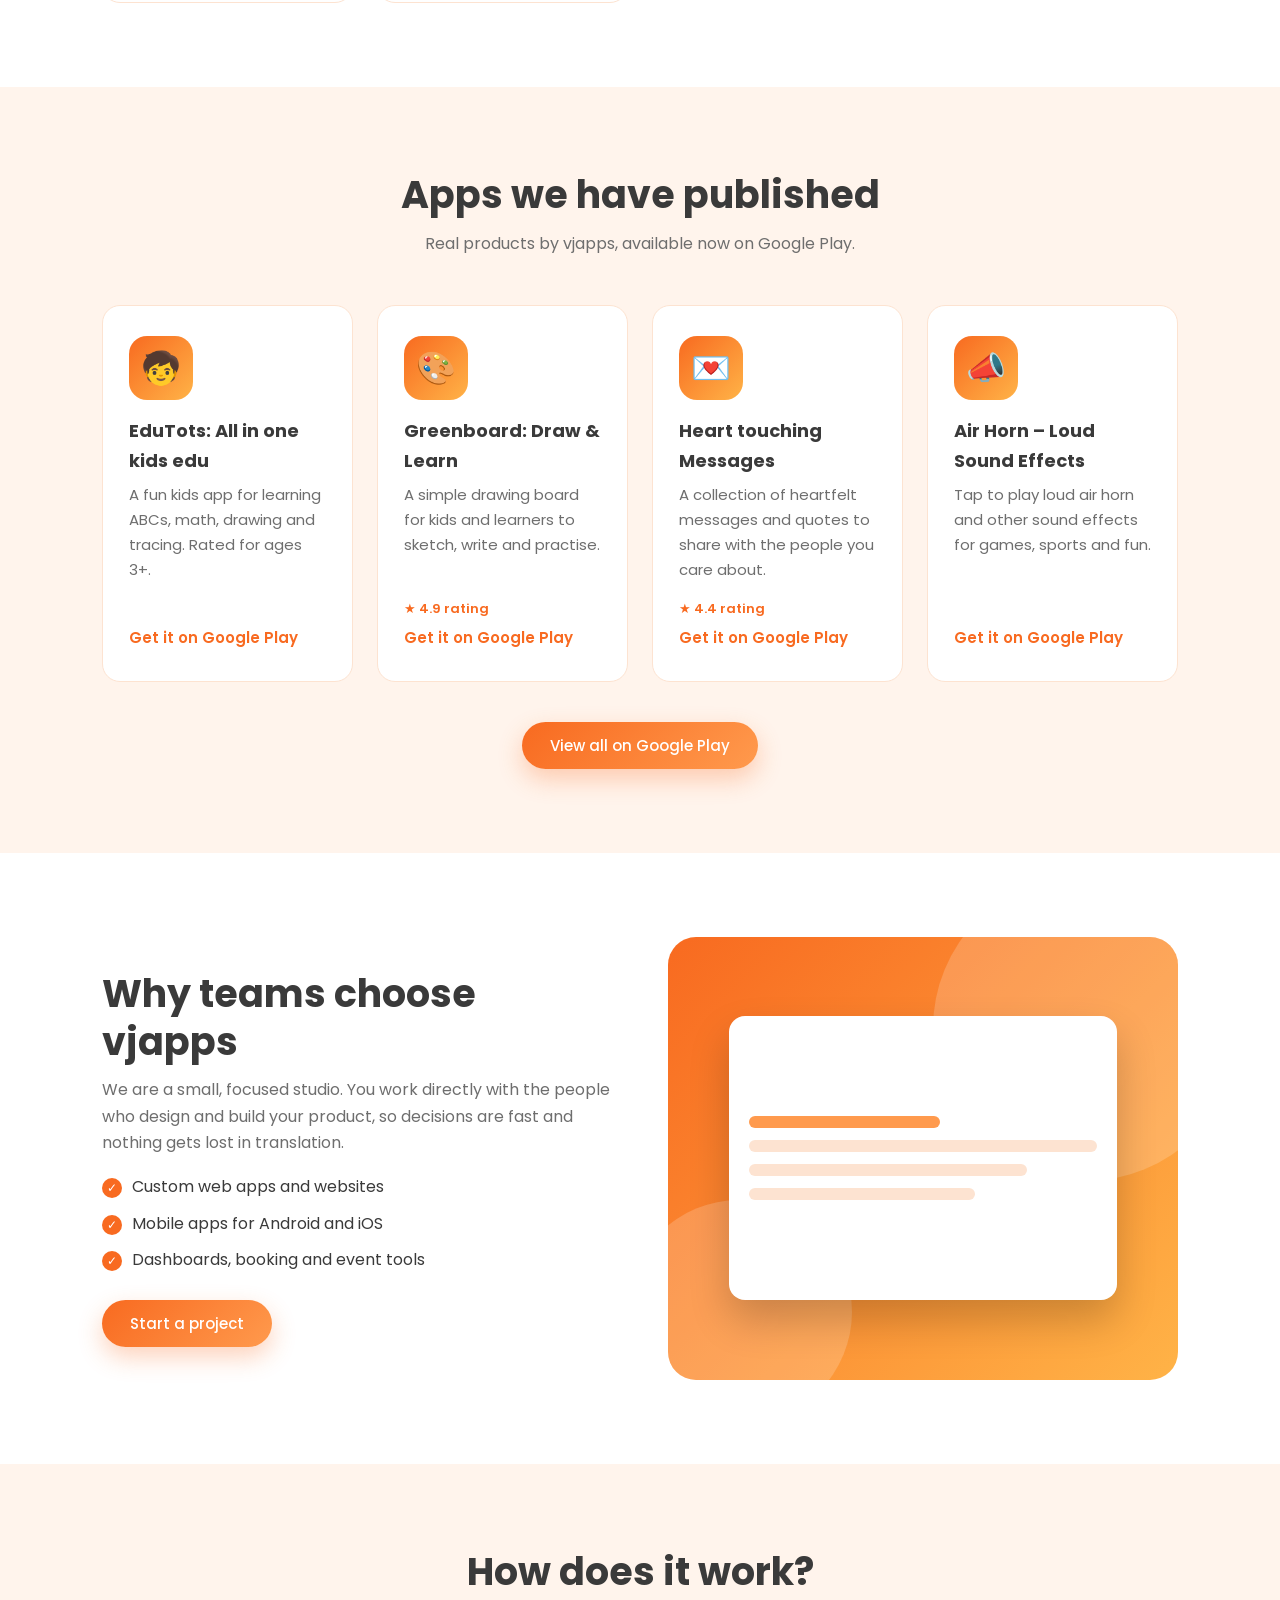
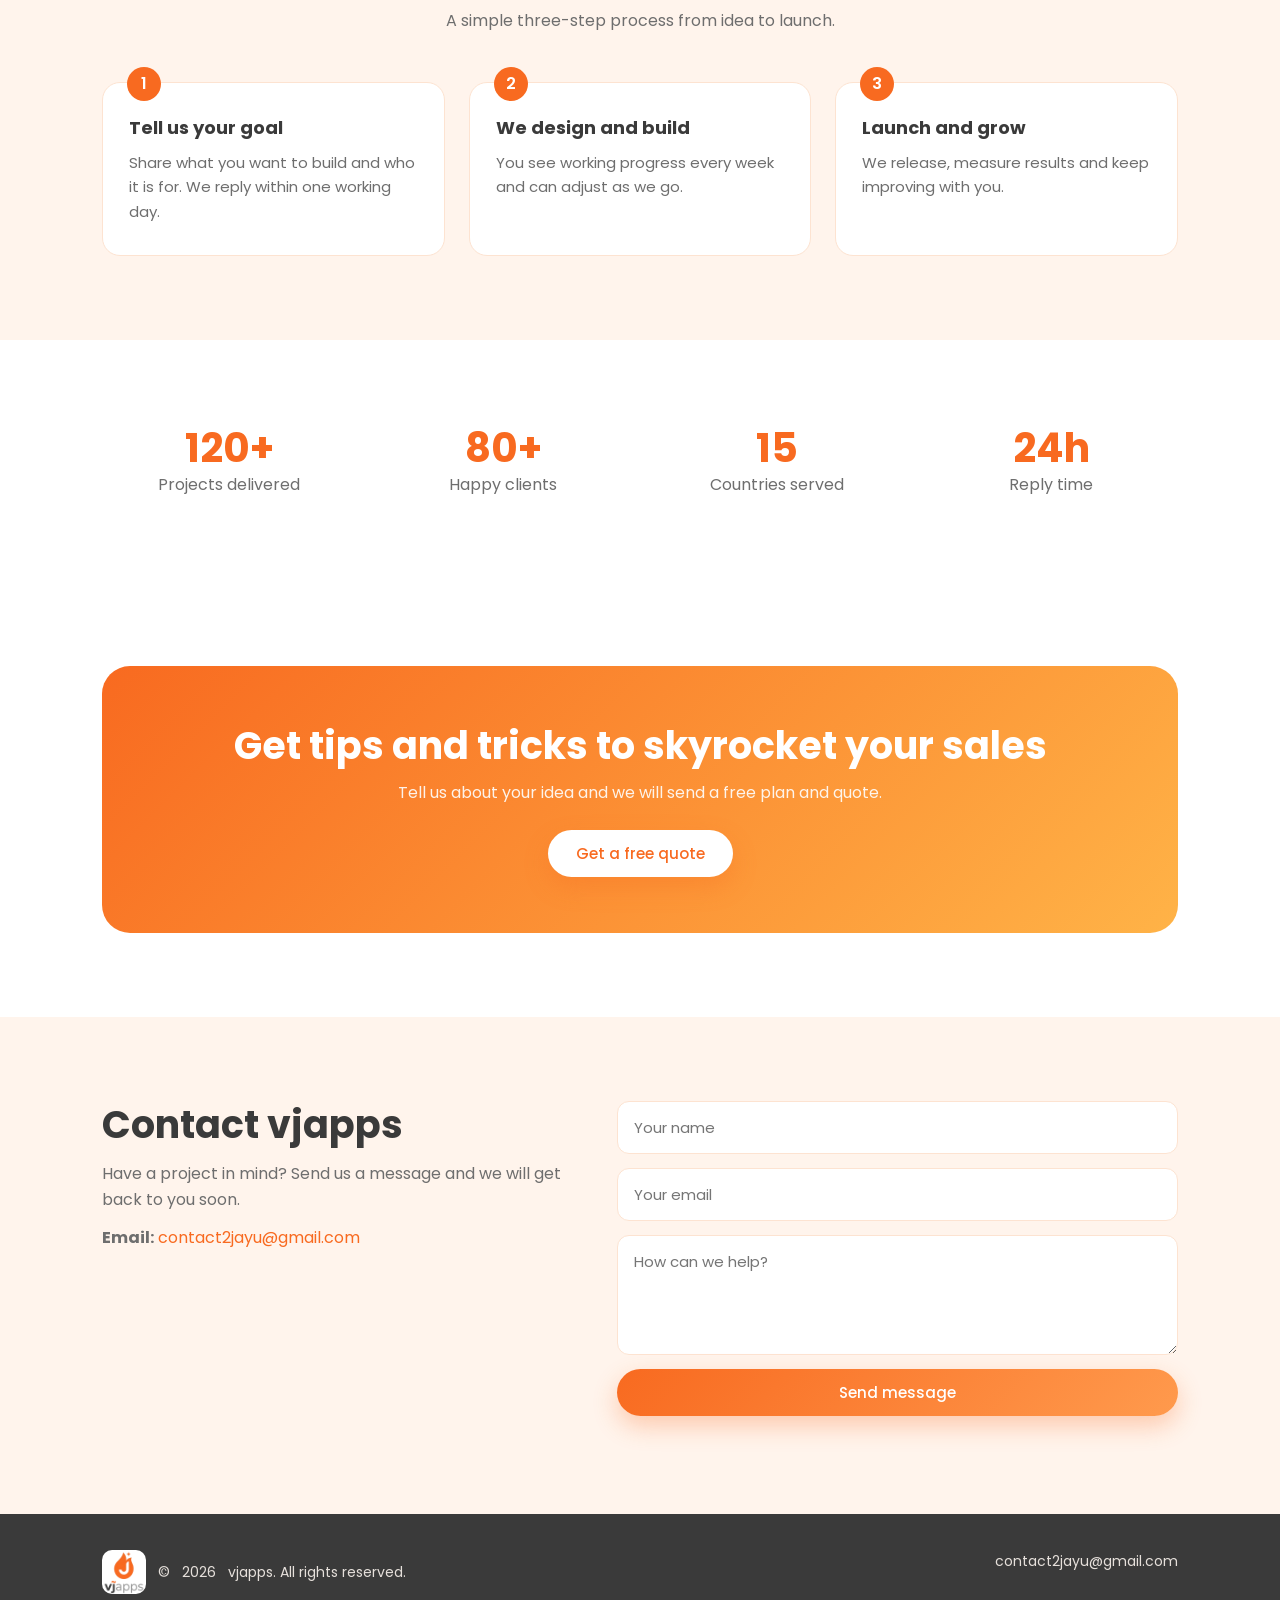
==== commit 7cf9ccf1: "Add files via upload" ====
--- a/index.html
+++ b/index.html
@@ -2,159 +2,178 @@
 <html lang="en">
 <head>
 <meta charset="utf-8">
-<meta name="viewport" content="width=device-width, initial-scale=1">
-<title>VJApps | Android Apps and Custom Software Development, Gujarat</title>
-<meta name="description" content="VJApps builds mobile applications, websites, web applications and custom software that help businesses innovate, operate efficiently and grow.">
-<meta name="theme-color" content="#F45B16">
-<meta property="og:type" content="website">
-<meta property="og:title" content="VJApps | Software Development and Digital Solutions">
-<meta property="og:description" content="Android apps on Google Play, plus websites, web applications and custom software, built in Gujarat, India.">
-<meta property="og:image" content="assets/logo.png">
-<link rel="icon" type="image/png" href="assets/favicon.png">
-<link rel="apple-touch-icon" href="assets/apple-touch-icon.png">
+<meta name="viewport" content="width=device-width, initial-scale=1, viewport-fit=cover">
+<title>vjapps – Software built to help your business grow</title>
 <link rel="preconnect" href="https://fonts.googleapis.com">
-<link rel="preconnect" href="https://fonts.gstatic.com" crossorigin>
-<link rel="stylesheet" href="https://fonts.googleapis.com/css2?family=Manrope:wght@400;500;600;700;800&display=swap">
-<link rel="stylesheet" href="css/style.css">
+<link href="https://fonts.googleapis.com/css2?family=Poppins:wght@400;500;600;700&display=swap" rel="stylesheet">
+<style>
+:root{--bg:#fff;--soft:#fff4ec;--ink:#3a3a3a;--mute:#6e6e6e;--p:#f86a20;--p2:#ff9a4d;--b:#ffb347;--card:#fff;--line:#fde3d1;box-sizing:border-box;padding-top:env(safe-area-inset-top,0px);padding-bottom:env(safe-area-inset-bottom,0px)}
+@media (prefers-color-scheme:dark){:root:not([data-theme="light"]){--bg:#1c1a19;--soft:#262322;--ink:#f3efec;--mute:#b5aea9;--card:#2c2826;--line:#403a37}}
+:root[data-theme="dark"]{--bg:#1c1a19;--soft:#262322;--ink:#f3efec;--mute:#b5aea9;--card:#2c2826;--line:#403a37}
+*{box-sizing:border-box;margin:0}
+html{scroll-behavior:smooth;scroll-padding-top:80px}
+body{font-family:Poppins,system-ui,sans-serif;background:var(--bg);color:var(--ink);line-height:1.65}
+a{color:inherit;text-decoration:none}
+.w{max-width:1120px;margin:0 auto;padding:0 22px}
+header{position:sticky;top:env(safe-area-inset-top,0px);z-index:20;background:var(--bg);border-bottom:1px solid var(--line)}
+body::before{content:"";position:fixed;inset:0 0 auto;height:env(safe-area-inset-top,0px);background:var(--bg);z-index:30}
+nav{display:flex;align-items:center;justify-content:space-between;height:76px}
+.logo{font-weight:700;font-size:22px;display:flex;align-items:center;gap:8px}
+.logo img{height:52px;width:52px;border-radius:12px;background:#fff;object-fit:cover;display:block}
+nav ul{display:flex;gap:28px;list-style:none;padding:0;font-size:15px;color:var(--mute)}
+nav ul a:hover{color:var(--p)}
+.btn{display:inline-block;padding:12px 28px;border-radius:30px;background:linear-gradient(135deg,var(--p),var(--p2));color:#fff;font-weight:500;border:0;cursor:pointer;font:500 15px Poppins,sans-serif;box-shadow:0 10px 24px rgba(248,106,32,.3)}
+.btn:hover{filter:brightness(1.08)}
+.btn.o{background:none;color:var(--p);box-shadow:none;border:2px solid var(--p)}
+a:focus-visible,button:focus-visible,input:focus-visible,textarea:focus-visible{outline:3px solid var(--b);outline-offset:2px}
+.hero{background:linear-gradient(160deg,#f86a20 0%,#ff9a4d 38%,var(--bg) 38.2%);padding:70px 0 40px;text-align:center;color:#fff}
+.hero h1{font-size:clamp(30px,5vw,52px);line-height:1.2;max-width:760px;margin:0 auto 16px}
+.hero p.s{max-width:560px;margin:0 auto 26px;opacity:.92}
+.hero .btn{background:#fff;color:var(--p);box-shadow:0 10px 24px rgba(0,0,0,.18)}
+.dash{margin:56px auto 0;max-width:860px;background:var(--card);border:1px solid var(--line);border-radius:18px;box-shadow:0 30px 60px rgba(120,50,10,.25);padding:18px;color:var(--ink);text-align:left}
+.dots{display:flex;gap:6px;margin-bottom:14px}.dots b{width:10px;height:10px;border-radius:50%;background:#ff6b6b}.dots b:nth-child(2){background:#feca57}.dots b:nth-child(3){background:#1dd1a1}
+.dg{display:grid;grid-template-columns:150px 1fr;gap:16px}
+.side{background:var(--soft);border-radius:12px;padding:14px;font-size:13px;color:var(--mute);display:grid;gap:10px;align-content:start}
+.side span:first-child{color:var(--p);font-weight:600}
+.kp{display:grid;grid-template-columns:repeat(3,1fr);gap:12px;margin-bottom:14px}
+.kp div{background:var(--soft);border-radius:12px;padding:12px}.kp small{color:var(--mute);font-size:12px}.kp strong{display:block;font-size:22px}
+.ch{background:var(--soft);border-radius:12px;padding:14px;height:150px;display:flex;align-items:flex-end;gap:10px}
+.ch i{flex:1;border-radius:6px 6px 0 0;background:linear-gradient(var(--p2),var(--b));display:block}
+section{padding:84px 0}
+.alt{background:var(--soft)}
+h2{font-size:clamp(26px,3.4vw,38px);line-height:1.25;text-align:center;margin-bottom:12px}
+.lead{text-align:center;color:var(--mute);max-width:560px;margin:0 auto 48px}
+.g3{display:grid;grid-template-columns:repeat(auto-fit,minmax(250px,1fr));gap:24px}
+.card{background:var(--card);border:1px solid var(--line);border-radius:18px;padding:30px 26px;transition:transform .2s,box-shadow .2s}
+.card:hover{transform:translateY(-4px);box-shadow:0 18px 40px rgba(248,106,32,.15)}
+.ic{width:54px;height:54px;border-radius:16px;display:grid;place-items:center;font-size:24px;margin-bottom:16px;background:linear-gradient(135deg,rgba(248,106,32,.15),rgba(255,179,71,.18))}
+.card h3{font-size:18px;margin-bottom:8px}.card p{color:var(--mute);font-size:15px}
+.split{display:grid;grid-template-columns:1fr 1fr;gap:56px;align-items:center}
+.split h2{text-align:left}.split p{color:var(--mute);margin-bottom:18px}
+.ul{list-style:none;padding:0;display:grid;gap:10px;margin-bottom:26px}.ul li::before{content:"✓";color:#fff;background:var(--p);width:20px;height:20px;border-radius:50%;display:inline-grid;place-items:center;font-size:12px;margin-right:10px}
+.art{aspect-ratio:1.15;border-radius:28px;background:linear-gradient(135deg,var(--p),var(--b));position:relative;overflow:hidden}
+.art::before,.art::after{content:"";position:absolute;border-radius:50%;background:rgba(255,255,255,.18)}
+.art::before{width:60%;aspect-ratio:1;right:-12%;top:-14%}.art::after{width:44%;aspect-ratio:1;left:-8%;bottom:-10%}
+.art .pn{position:absolute;inset:18% 12%;background:var(--card);border-radius:16px;padding:20px;box-shadow:0 20px 40px rgba(0,0,0,.2);z-index:1;display:grid;gap:12px;align-content:center}
+.art .pn i{display:block;height:12px;border-radius:6px;background:var(--line)}.art .pn i:first-child{width:55%;background:var(--p2)}.art .pn i:nth-child(3){width:80%}.art .pn i:nth-child(4){width:65%}
+.steps{counter-reset:s}.steps .card{position:relative}
+.steps .card::before{counter-increment:s;content:counter(s);position:absolute;top:-16px;left:24px;width:34px;height:34px;border-radius:50%;background:var(--p);color:#fff;display:grid;place-items:center;font-weight:600}
+.stats{display:grid;grid-template-columns:repeat(auto-fit,minmax(150px,1fr));gap:20px;text-align:center}
+.stats strong{font-size:40px;color:var(--p);display:block;line-height:1.2}.stats span{color:var(--mute)}
+.cta{background:linear-gradient(135deg,var(--p),var(--b));color:#fff;border-radius:28px;padding:56px 28px;text-align:center}
+.cta h2{margin-bottom:10px}.cta p{opacity:.9;margin-bottom:24px}.cta .btn{background:#fff;color:var(--p)}
+.ct{display:grid;grid-template-columns:1fr 1.2fr;gap:48px}
+.ct h2{text-align:left}.ct p{color:var(--mute);margin-bottom:12px}
+.f{display:grid;gap:14px}
+.f input,.f textarea{width:100%;padding:14px 16px;border-radius:12px;border:1px solid var(--line);background:var(--card);color:var(--ink);font:400 15px Poppins,sans-serif}
+.f textarea{min-height:120px;resize:vertical}
+footer{background:#3a3a3a;color:#e6e0db;padding:36px 0;font-size:14px}
+footer .w{display:flex;justify-content:space-between;flex-wrap:wrap;gap:12px}
+footer a:hover{color:#fff}
+.apps{display:grid;grid-template-columns:repeat(auto-fit,minmax(240px,1fr));gap:24px}
+.app{display:flex;flex-direction:column}
+.app .ic{width:64px;height:64px;font-size:32px;border-radius:18px;background:linear-gradient(135deg,var(--p),var(--b))}
+.app p{flex:1;margin-bottom:16px}
+.app .r{font-size:13px;color:var(--p);font-weight:600;margin-bottom:6px}
+.app a.pl{color:var(--p);font-weight:600;font-size:15px}
+.app a.pl:hover{text-decoration:underline}
+.more{text-align:center;margin-top:40px}
+@media(max-width:820px){nav ul{display:none}.split,.ct{grid-template-columns:1fr;gap:32px}.dg{grid-template-columns:1fr}.side{display:none}section{padding:60px 0}}
+@media(prefers-reduced-motion:reduce){*{transition:none!important;scroll-behavior:auto!important}}
+</style>
 </head>
 <body>
-<a class="skip" href="#main">Skip to content</a>
+<header><div class="w"><nav>
+<a class="logo" href="#home" aria-label="vjapps home"><img src="[data-uri]" alt="vjapps logo"></a>
+<ul><li><a href="#home">Home</a></li><li><a href="#features">Features</a></li><li><a href="#apps">Our apps</a></li><li><a href="#how">How it works</a></li><li><a href="#about">About</a></li><li><a href="#contact">Contact</a></li></ul>
+<a class="btn" href="#contact">Get started</a>
+</nav></div></header>
 
-<header class="site-header">
-  <div class="wrap bar">
-    <a href="#home" class="brand" aria-label="VJApps home"><img src="assets/logo.png" width="601" height="640" alt="VJApps logo"></a>
-    <nav id="nav" class="nav" aria-label="Primary">
-      <a href="#home">Home</a><a href="#services">Services</a><a href="#work">Work</a><a href="#about">About</a><a href="#contact">Contact</a>
-      <a href="#contact" class="btn btn-primary nav-cta">Start a Project</a>
-    </nav>
-    <button class="menu-btn" aria-expanded="false" aria-controls="nav" aria-label="Open menu"><span></span><span></span></button>
-  </div>
-</header>
+<main id="home">
+<div class="hero"><div class="w">
+<h1>Software built to help your business grow</h1>
+<p class="s">vjapps designs web and mobile software that makes your team faster, your customers happier and your numbers easier to read.</p>
+<a class="btn" href="#contact">Talk to us</a>
+<div class="dash" aria-hidden="true">
+<div class="dots"><b></b><b></b><b></b></div>
+<div class="dg"><div class="side"><span>Overview</span><span>Projects</span><span>Customers</span><span>Reports</span><span>Settings</span></div>
+<div><div class="kp"><div><small>Visitors</small><strong>12.4k</strong></div><div><small>Sales</small><strong>3,280</strong></div><div><small>Growth</small><strong>+24%</strong></div></div>
+<div class="ch"><i style="height:35%"></i><i style="height:55%"></i><i style="height:45%"></i><i style="height:70%"></i><i style="height:60%"></i><i style="height:85%"></i><i style="height:75%"></i><i style="height:95%"></i></div></div></div>
+</div></div></div>
 
-<main id="main">
-<section id="home" class="hero">
-  <div class="wrap hero-grid">
-    <div class="hero-copy">
-      <h1>We turn ambitious ideas into powerful digital products.</h1>
-      <p class="lead">VJApps builds mobile applications, websites, web applications, and custom software that help businesses innovate, operate efficiently, and grow.</p>
-      <div class="actions">
-        <a href="#contact" class="btn btn-primary">Start a Project</a>
-        <a href="#services" class="btn btn-ghost">Explore Our Services</a>
-      </div>
-      <p class="note">Thoughtful design. Reliable development. Based in Gujarat, India.</p>
-    </div>
-    <div class="hero-visual">
-      <div class="panel">
-        <img class="mark" src="assets/favicon.png" width="256" height="256" alt="">
-        <ul id="tiles" class="tiles"></ul>
-      </div>
-    </div>
-  </div>
-  <div class="wrap"><ul class="facts" id="facts"></ul></div>
-</section>
+<section id="features"><div class="w">
+<h2>Everything you need in one platform</h2>
+<p class="lead">From first idea to launch and beyond, we build tools that are simple to use and ready to scale.</p>
+<div class="g3">
+<div class="card"><div class="ic">⚡</div><h3>Fast setup</h3><p>Go live in weeks, not months, with a clean codebase your team can own.</p></div>
+<div class="card"><div class="ic">🔗</div><h3>Easy integrations</h3><p>Connect payments, CRM, email and analytics without custom plumbing.</p></div>
+<div class="card"><div class="ic">📈</div><h3>Clear reporting</h3><p>Dashboards that show what is working so you can decide quickly.</p></div>
+<div class="card"><div class="ic">🔒</div><h3>Secure by default</h3><p>Encrypted data, role-based access and regular backups.</p></div>
+<div class="card"><div class="ic">📱</div><h3>Web and mobile</h3><p>One product that feels right on desktop, Android and iOS.</p></div>
+<div class="card"><div class="ic">💬</div><h3>Friendly support</h3><p>Real people answer your questions, every working day.</p></div>
+</div></div></section>
 
-<section id="services" class="section">
-  <div class="wrap">
-    <div class="head"><h2>What we build</h2><p>Eight capabilities, one team. Use one on its own or combine them into a complete product.</p></div>
-    <ul class="svc-list">
-      <li><button class="svc" aria-expanded="false"><span class="svc-name">Mobile App Development</span><span class="svc-tag">Android, iOS, Flutter</span><span class="plus" aria-hidden="true"></span></button><div class="svc-more"><p>Fast, polished apps for Android and iOS, built natively or with Flutter, so your customers can reach you from the device they use most.</p></div></li>
-      <li><button class="svc" aria-expanded="false"><span class="svc-name">Website Development</span><span class="svc-tag">Business sites, landing pages</span><span class="plus" aria-hidden="true"></span></button><div class="svc-more"><p>Responsive, quick-loading websites that explain what you do clearly and turn visitors into enquiries.</p></div></li>
-      <li><button class="svc" aria-expanded="false"><span class="svc-name">Web Application Development</span><span class="svc-tag">Dashboards, portals, platforms</span><span class="plus" aria-hidden="true"></span></button><div class="svc-more"><p>Browser-based tools that replace spreadsheets and manual work with one place for your team and customers.</p></div></li>
-      <li><button class="svc" aria-expanded="false"><span class="svc-name">Custom Software Development</span><span class="svc-tag">Built around your process</span><span class="plus" aria-hidden="true"></span></button><div class="svc-more"><p>Software shaped to the way your business actually runs, instead of forcing your workflow into an off-the-shelf product.</p></div></li>
-      <li><button class="svc" aria-expanded="false"><span class="svc-name">UI/UX Design</span><span class="svc-tag">Interfaces people understand</span><span class="plus" aria-hidden="true"></span></button><div class="svc-more"><p>Clear flows and clean interfaces that reduce confusion, support tasks and make products easier to adopt.</p></div></li>
-      <li><button class="svc" aria-expanded="false"><span class="svc-name">E-commerce Development</span><span class="svc-tag">Online stores, digital commerce</span><span class="plus" aria-hidden="true"></span></button><div class="svc-more"><p>Stores with smooth browsing and checkout, ready to manage products, orders and payments.</p></div></li>
-      <li><button class="svc" aria-expanded="false"><span class="svc-name">App Maintenance and Modernization</span><span class="svc-tag">Updates, fixes, performance</span><span class="plus" aria-hidden="true"></span></button><div class="svc-more"><p>Keep existing software secure and fast, fix bugs, and bring older systems up to current standards.</p></div></li>
-      <li><button class="svc" aria-expanded="false"><span class="svc-name">API and System Integration</span><span class="svc-tag">Connect your tools</span><span class="plus" aria-hidden="true"></span></button><div class="svc-more"><p>Connect your applications, payment services and business systems so data moves without retyping.</p></div></li>
-    </ul>
-  </div>
-</section>
+<section class="alt" id="apps"><div class="w">
+<h2>Apps we have published</h2>
+<p class="lead">Real products by vjapps, available now on Google Play.</p>
+<div class="apps">
+<div class="card app"><div class="ic" aria-hidden="true">🧒</div><h3>EduTots: All in one kids edu</h3><p>A fun kids app for learning ABCs, math, drawing and tracing. Rated for ages 3+.</p><a class="pl" href="https://play.google.com/store/apps/details?id=com.vjapps.edutots" target="_blank" rel="noopener">Get it on Google Play</a></div>
+<div class="card app"><div class="ic" aria-hidden="true">🎨</div><h3>Greenboard: Draw &amp; Learn</h3><p>A simple drawing board for kids and learners to sketch, write and practise.</p><div class="r">★ 4.9 rating</div><a class="pl" href="https://play.google.com/store/apps/details?id=com.vjapps.greenboard" target="_blank" rel="noopener">Get it on Google Play</a></div>
+<div class="card app"><div class="ic" aria-hidden="true">💌</div><h3>Heart touching Messages</h3><p>A collection of heartfelt messages and quotes to share with the people you care about.</p><div class="r">★ 4.4 rating</div><a class="pl" href="https://play.google.com/store/apps/details?id=com.greensoftware.llovequotes" target="_blank" rel="noopener">Get it on Google Play</a></div>
+<div class="card app"><div class="ic" aria-hidden="true">📣</div><h3>Air Horn – Loud Sound Effects</h3><p>Tap to play loud air horn and other sound effects for games, sports and fun.</p><a class="pl" href="https://play.google.com/store/apps/details?id=com.vjapps.airhorn" target="_blank" rel="noopener">Get it on Google Play</a></div>
+</div>
+<div class="more"><a class="btn" href="https://play.google.com/store/apps/dev?id=7644735129592386677" target="_blank" rel="noopener">View all on Google Play</a></div>
+</div></section>
 
-<section id="work" class="section dark">
-  <div class="wrap">
-    <div class="head"><h2>Our apps on Google Play</h2><p>Products we have designed, built and published ourselves. Ratings and download counts come from each Google Play listing and can change.</p></div>
-    <div id="apps" class="apps"></div>
-    <p class="more"><a class="btn btn-primary" href="https://play.google.com/store/apps/dev?id=7644735129592386677" target="_blank" rel="noopener noreferrer">See all apps on Google Play</a></p>
-  </div>
-</section>
+<section id="about"><div class="w split">
+<div><h2>Why teams choose vjapps</h2>
+<p>We are a small, focused studio. You work directly with the people who design and build your product, so decisions are fast and nothing gets lost in translation.</p>
+<ul class="ul"><li>Custom web apps and websites</li><li>Mobile apps for Android and iOS</li><li>Dashboards, booking and event tools</li></ul>
+<a class="btn" href="#contact">Start a project</a></div>
+<div class="art" aria-hidden="true"><div class="pn"><i></i><i></i><i></i><i></i></div></div>
+</div></section>
 
-<section id="about" class="section">
-  <div class="wrap about">
-    <div class="about-lead">
-      <h2>Software that is practical to use and easy to maintain.</h2>
-      <p>VJApps is a software development company in Gujarat. We build products around how a business really works, keep the code clean so it can grow, and stay in touch throughout.</p>
-    </div>
-    <dl class="principles">
-      <div><dt>Understand the business first</dt><dd>We start with your goals and constraints before choosing any technology.</dd></div>
-      <div><dt>Design for the user</dt><dd>Interfaces are shaped around the people who will use them every day.</dd></div>
-      <div><dt>Write maintainable code</dt><dd>Clear structure and documentation, so the product can be extended without a rewrite.</dd></div>
-      <div><dt>Work on every screen</dt><dd>Mobile-first layouts that stay comfortable from phone to desktop.</dd></div>
-      <div><dt>Communicate plainly</dt><dd>Regular updates and honest answers about scope, time and trade-offs.</dd></div>
-      <div><dt>Keep improving</dt><dd>Launch is the beginning. We help refine the product as needs change.</dd></div>
-    </dl>
-  </div>
-</section>
+<section class="alt" id="how"><div class="w">
+<h2>How does it work?</h2>
+<p class="lead">A simple three-step process from idea to launch.</p>
+<div class="g3 steps">
+<div class="card"><h3>Tell us your goal</h3><p>Share what you want to build and who it is for. We reply within one working day.</p></div>
+<div class="card"><h3>We design and build</h3><p>You see working progress every week and can adjust as we go.</p></div>
+<div class="card"><h3>Launch and grow</h3><p>We release, measure results and keep improving with you.</p></div>
+</div></div></section>
 
-<section class="section tint" id="process">
-  <div class="wrap">
-    <div class="head"><h2>How we work</h2><p>A simple four-stage process that keeps you informed from first call to long-term support.</p></div>
-    <ol class="steps">
-      <li><span class="dot">1</span><h3>Discover</h3><p>Understand the business, the users and the requirements.</p></li>
-      <li><span class="dot">2</span><h3>Design</h3><p>Define the experience and shape the solution before building.</p></li>
-      <li><span class="dot">3</span><h3>Develop</h3><p>Build, test and refine the product in clear stages.</p></li>
-      <li><span class="dot">4</span><h3>Launch &amp; Support</h3><p>Release the solution and keep improving it.</p></li>
-    </ol>
-  </div>
-</section>
+<section><div class="w">
+<div class="stats"><div><strong>120+</strong><span>Projects delivered</span></div><div><strong>80+</strong><span>Happy clients</span></div><div><strong>15</strong><span>Countries served</span></div><div><strong>24h</strong><span>Reply time</span></div></div>
+</div></section>
 
-<section class="section">
-  <div class="wrap why">
-    <h2>Why work with VJApps</h2>
-    <ul>
-      <li>Solutions tailored to your project requirements</li>
-      <li>Mobile-first, responsive design</li>
-      <li>Modern development practices</li>
-      <li>Focus on usability and performance</li>
-      <li>Transparent project communication</li>
-      <li>Ongoing support options</li>
-    </ul>
-  </div>
-</section>
+<section><div class="w"><div class="cta">
+<h2>Get tips and tricks to skyrocket your sales</h2>
+<p>Tell us about your idea and we will send a free plan and quote.</p>
+<a class="btn" href="#contact">Get a free quote</a></div></div></section>
 
-<section id="contact" class="section contact">
-  <div class="wrap contact-grid">
-    <div>
-      <h2>Have an idea? Let's build something valuable.</h2>
-      <p class="lead">Tell us what you want to achieve. We will reply with questions or next steps.</p>
-      <p class="meta">Email: <span data-contact="email">your-email@example.com</span><br>Location: Anand, Gujarat, India</p>
-    </div>
-    <form id="enquiry" novalidate>
-      <div class="field"><label for="name">Name</label><input id="name" name="name" autocomplete="name" required><small class="err" id="e-name"></small></div>
-      <div class="field"><label for="email">Business email</label><input id="email" name="email" type="email" autocomplete="email" required><small class="err" id="e-email"></small></div>
-      <div class="field"><label for="company">Company name (optional)</label><input id="company" name="company" autocomplete="organization"></div>
-      <div class="two">
-        <div class="field"><label for="service">Service required</label>
-          <select id="service" name="service" required><option value="">Select a service</option><option>Mobile App Development</option><option>Website Development</option><option>Web Application Development</option><option>Custom Software Development</option><option>UI/UX Design</option><option>E-commerce Development</option><option>App Maintenance and Modernization</option><option>API and System Integration</option><option>Not sure yet</option></select><small class="err" id="e-service"></small></div>
-        <div class="field"><label for="budget">Estimated budget (optional)</label>
-          <select id="budget" name="budget"><option value="">Prefer not to say</option><option>Under ₹50,000</option><option>₹50,000 – ₹2,00,000</option><option>₹2,00,000 – ₹10,00,000</option><option>Above ₹10,00,000</option></select></div>
-      </div>
-      <div class="field"><label for="message">Project description</label><textarea id="message" name="message" rows="5" required></textarea><small class="err" id="e-message"></small></div>
-      <input type="text" name="_gotcha" tabindex="-1" autocomplete="off" class="hp" aria-hidden="true">
-      <button class="btn btn-primary" type="submit">Send enquiry</button>
-      <p id="status" role="status" aria-live="polite"></p>
-    </form>
-  </div>
-</section>
+<section class="alt" id="contact"><div class="w ct">
+<div><h2>Contact vjapps</h2>
+<p>Have a project in mind? Send us a message and we will get back to you soon.</p>
+<p><strong>Email:</strong> <a href="mailto:contact2jayu@gmail.com" style="color:var(--p)">contact2jayu@gmail.com</a></p></div>
+<div class="f" id="cf">
+<input id="n" type="text" placeholder="Your name" aria-label="Your name">
+<input id="e" type="email" placeholder="Your email" aria-label="Your email">
+<textarea id="m" placeholder="How can we help?" aria-label="Message"></textarea>
+<button class="btn" type="button" onclick="send()">Send message</button>
+<small id="st" style="color:var(--mute)" role="status"></small>
+</div></div></section>
 </main>
 
-<footer class="footer">
-  <div class="wrap foot-grid">
-    <div><img src="assets/logo.png" width="601" height="640" alt="VJApps logo" class="foot-logo"><p>Software development and digital solutions from Gujarat, India: Android apps on Google Play, websites, web apps and custom software.</p></div>
-    <nav aria-label="Footer"><h3>Explore</h3><a href="#home">Home</a><a href="#services">Services</a><a href="#work">Work</a><a href="#about">About</a><a href="#contact">Contact</a></nav>
-    <nav aria-label="Services"><h3>Services</h3><a href="#services">Mobile Apps</a><a href="#services">Websites</a><a href="#services">Web Applications</a><a href="#services">Custom Software</a><a href="#services">UI/UX Design</a></nav>
-    <nav aria-label="Social" id="social"><h3>Follow</h3></nav>
-  </div>
-  <div class="wrap legal"><span>&copy; <span id="year">2026</span> VJApps. All rights reserved.</span><a href="#work" id="privacy">App privacy policies</a></div>
-</footer>
-<script src="js/script.js"></script>
+<footer><div class="w"><span style="display:flex;align-items:center;gap:12px"><img src="[data-uri]" alt="vjapps" style="height:44px;border-radius:10px;background:#fff">© <span id="y">2026</span> vjapps. All rights reserved.</span><a href="mailto:contact2jayu@gmail.com">contact2jayu@gmail.com</a></div></footer>
+
+<script>
+document.getElementById('y').textContent=new Date().getFullYear();
+function send(){
+var n=document.getElementById('n').value.trim(),e=document.getElementById('e').value.trim(),m=document.getElementById('m').value.trim(),s=document.getElementById('st');
+if(!n||!e||!m){s.textContent='Please fill in your name, email and message.';return}
+location.href='mailto:contact2jayu@gmail.com?subject='+encodeURIComponent('vjapps enquiry from '+n)+'&body='+encodeURIComponent(m+'\n\nReply to: '+e);
+s.textContent='Opening your email app to send the message.';
+}
+</script>
 </body>
 </html>
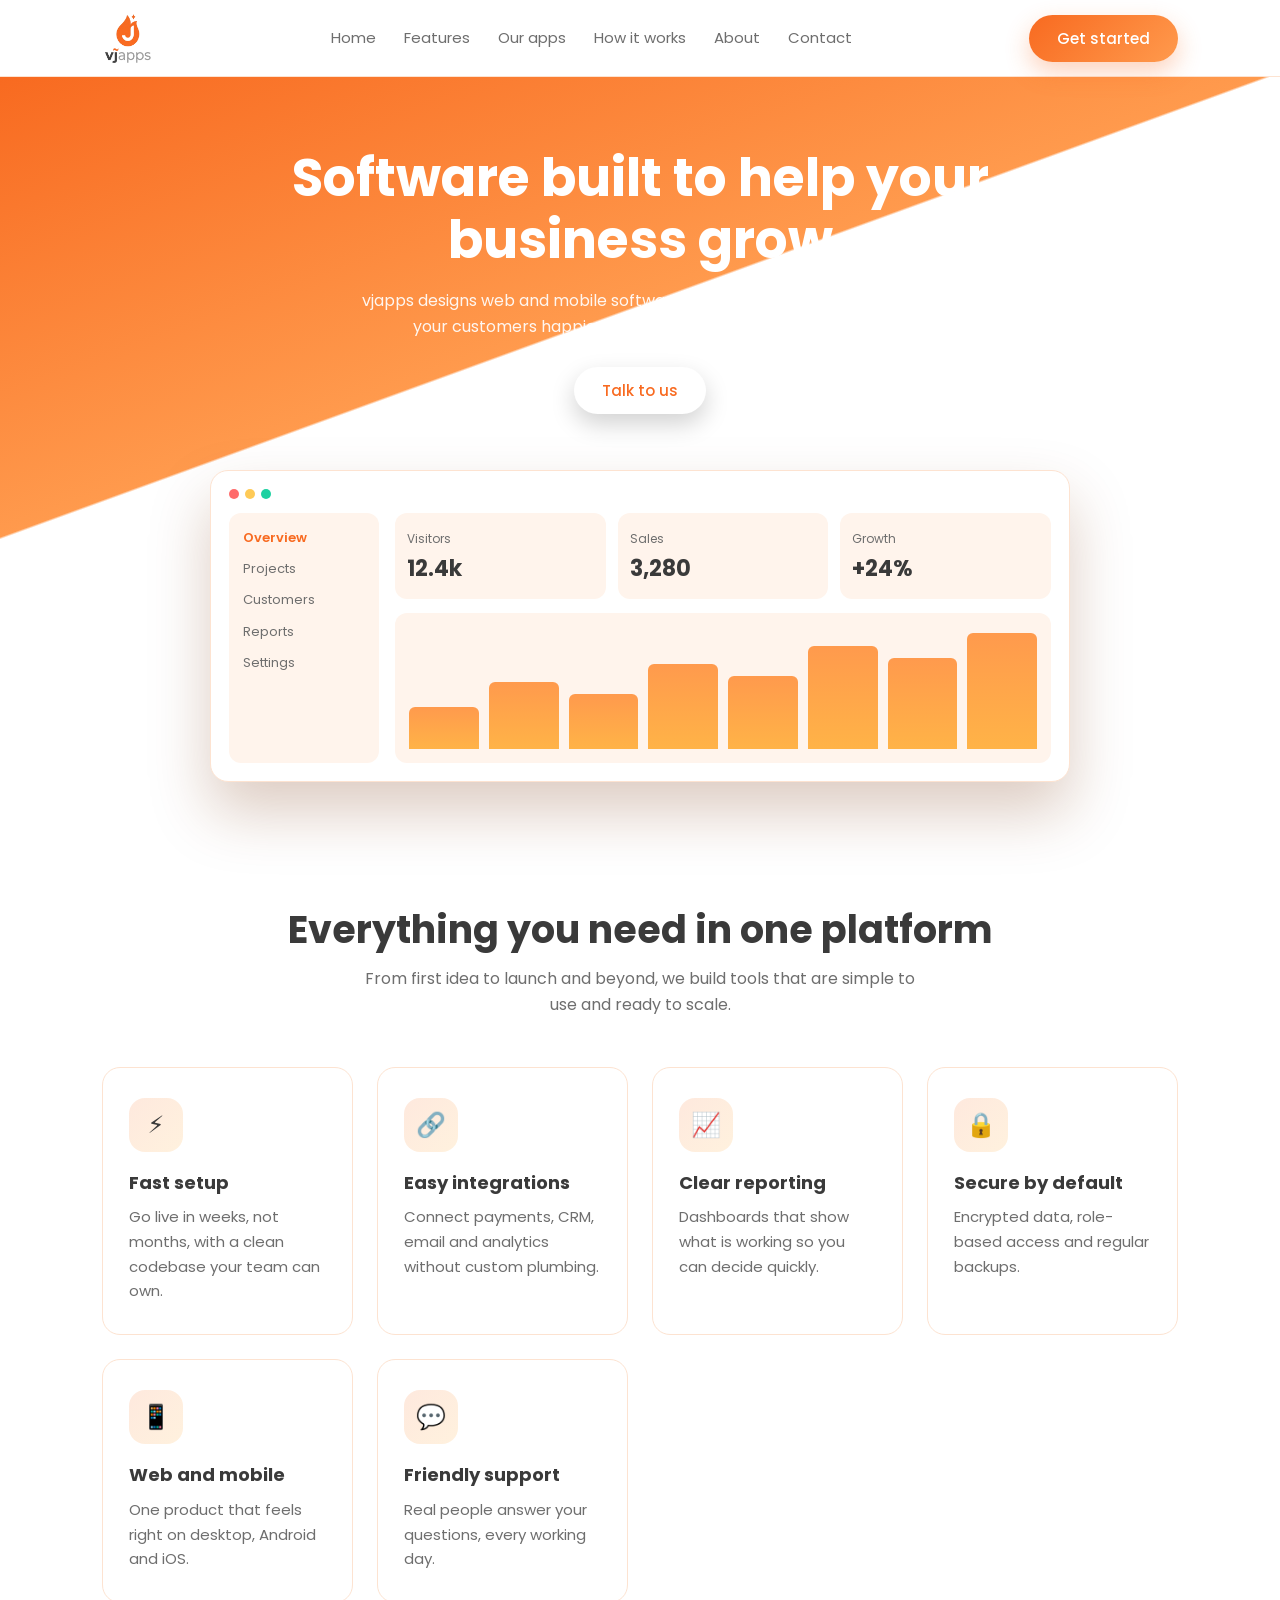
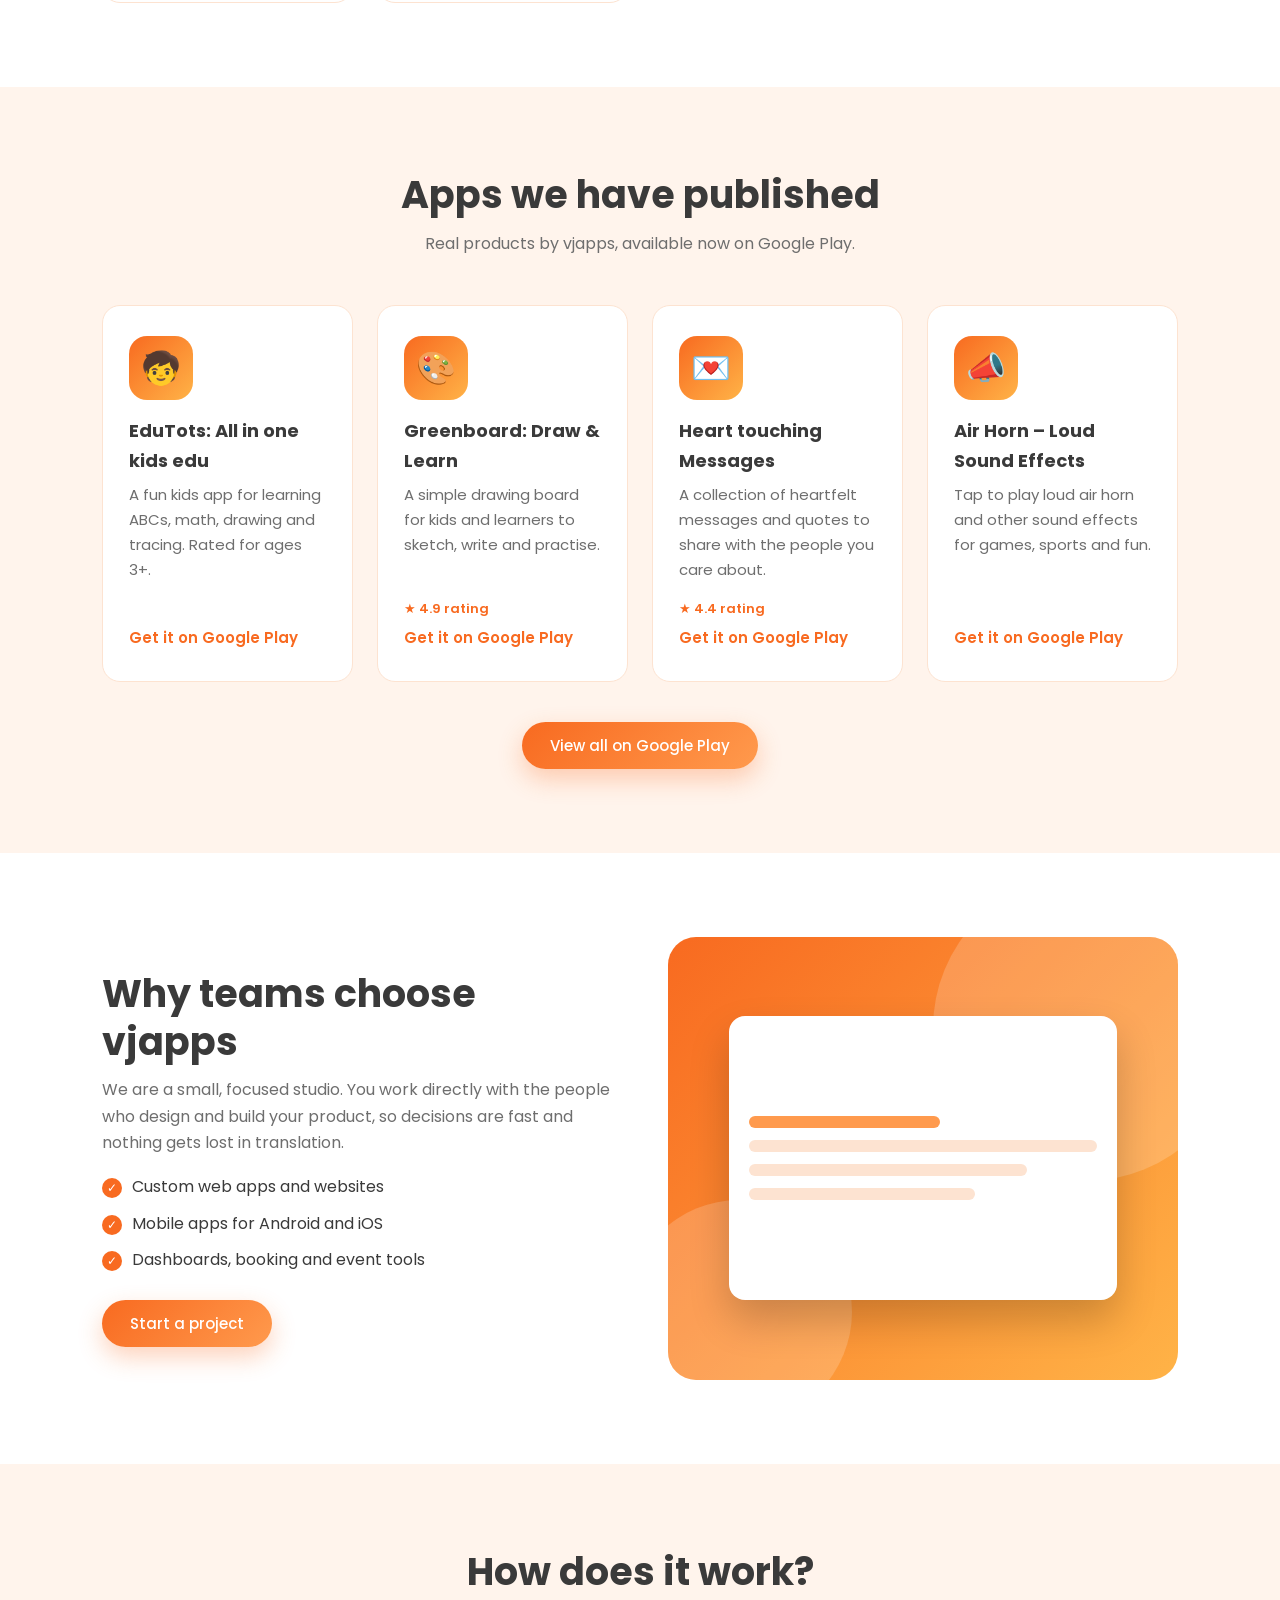
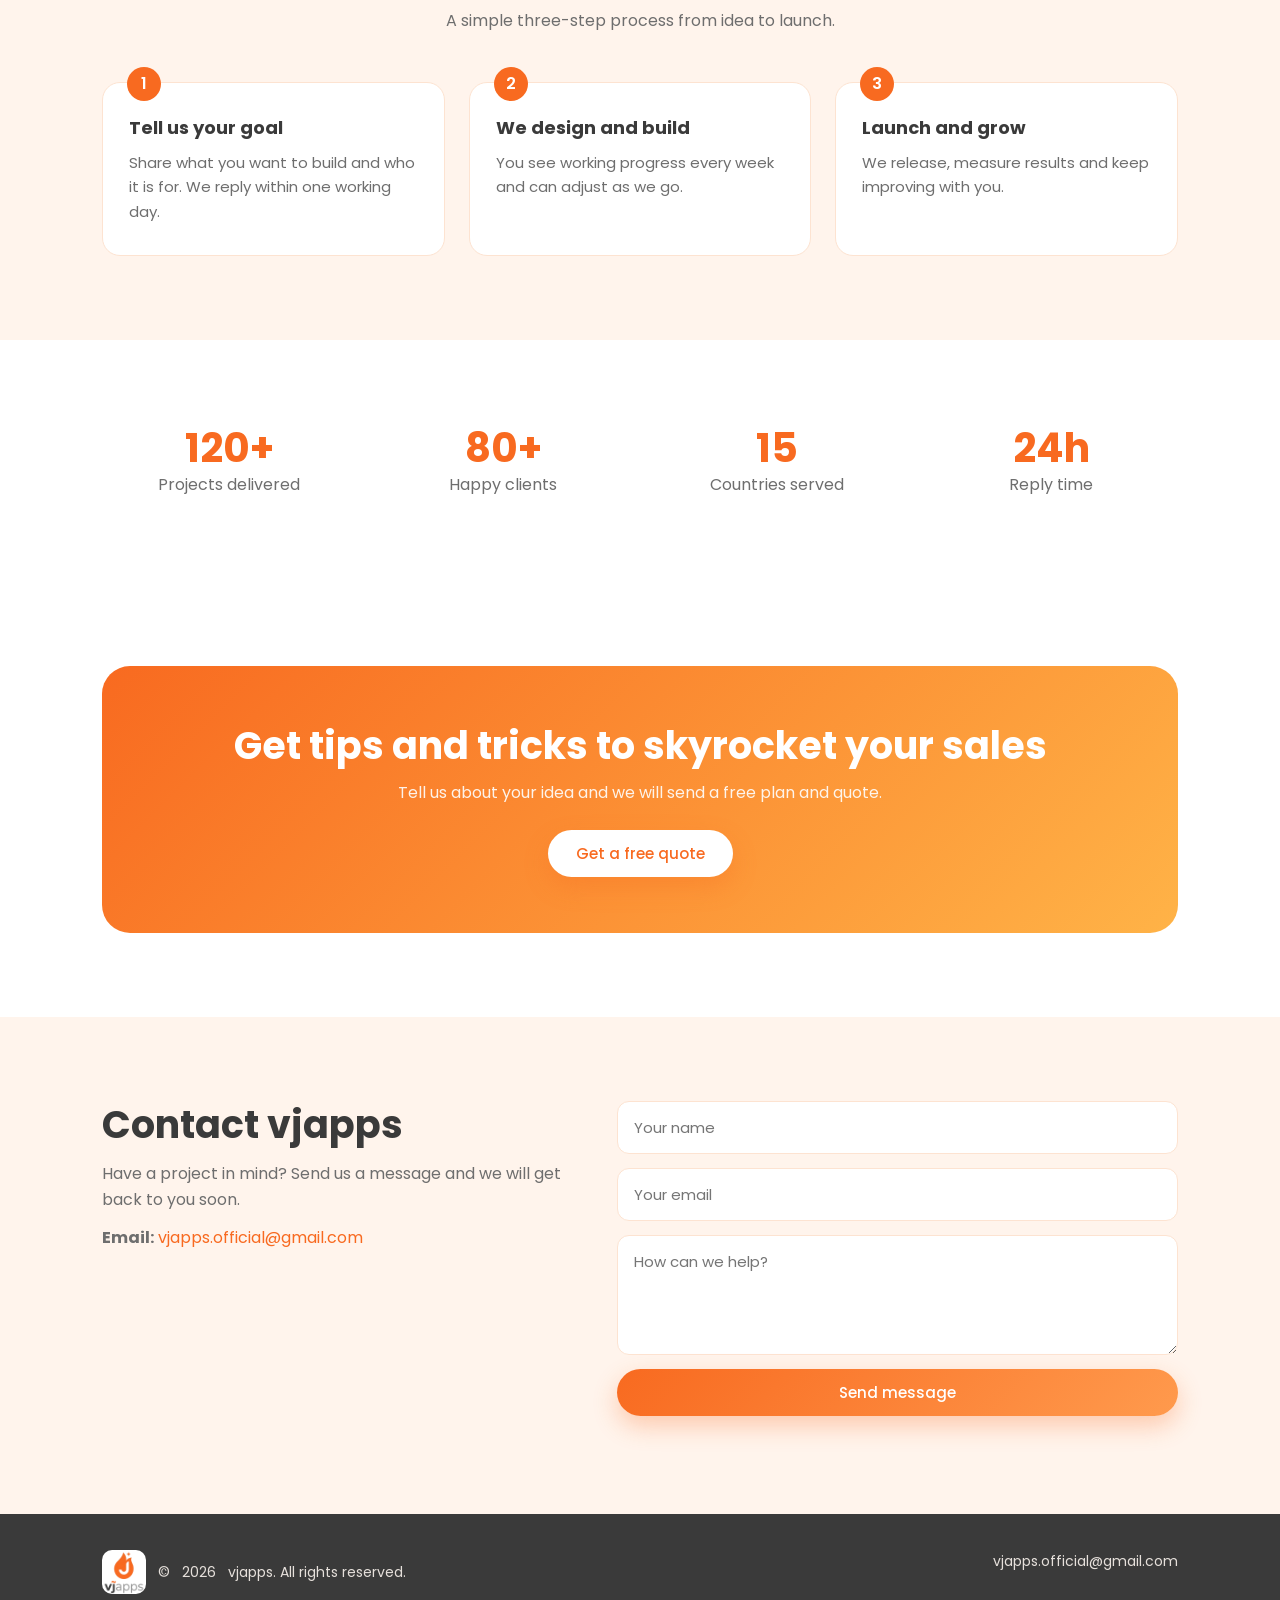
==== commit af380e1b: "Update index.html" ====
--- a/index.html
+++ b/index.html
@@ -2,14 +2,13 @@
 <html lang="en">
 <head>
 <meta charset="utf-8">
+<meta name="color-scheme" content="only light">
 <meta name="viewport" content="width=device-width, initial-scale=1, viewport-fit=cover">
 <title>vjapps – Software built to help your business grow</title>
 <link rel="preconnect" href="https://fonts.googleapis.com">
 <link href="https://fonts.googleapis.com/css2?family=Poppins:wght@400;500;600;700&display=swap" rel="stylesheet">
 <style>
-:root{--bg:#fff;--soft:#fff4ec;--ink:#3a3a3a;--mute:#6e6e6e;--p:#f86a20;--p2:#ff9a4d;--b:#ffb347;--card:#fff;--line:#fde3d1;box-sizing:border-box;padding-top:env(safe-area-inset-top,0px);padding-bottom:env(safe-area-inset-bottom,0px)}
-@media (prefers-color-scheme:dark){:root:not([data-theme="light"]){--bg:#1c1a19;--soft:#262322;--ink:#f3efec;--mute:#b5aea9;--card:#2c2826;--line:#403a37}}
-:root[data-theme="dark"]{--bg:#1c1a19;--soft:#262322;--ink:#f3efec;--mute:#b5aea9;--card:#2c2826;--line:#403a37}
+:root{color-scheme:only light;--bg:#fff;--soft:#fff4ec;--ink:#3a3a3a;--mute:#6e6e6e;--p:#f86a20;--p2:#ff9a4d;--b:#ffb347;--card:#fff;--line:#fde3d1;box-sizing:border-box;padding-top:env(safe-area-inset-top,0px);padding-bottom:env(safe-area-inset-bottom,0px)}
 *{box-sizing:border-box;margin:0}
 html{scroll-behavior:smooth;scroll-padding-top:80px}
 body{font-family:Poppins,system-ui,sans-serif;background:var(--bg);color:var(--ink);line-height:1.65}
@@ -154,7 +153,7 @@
 <section class="alt" id="contact"><div class="w ct">
 <div><h2>Contact vjapps</h2>
 <p>Have a project in mind? Send us a message and we will get back to you soon.</p>
-<p><strong>Email:</strong> <a href="mailto:contact2jayu@gmail.com" style="color:var(--p)">contact2jayu@gmail.com</a></p></div>
+<p><strong>Email:</strong> <a href="mailto:vjapps.official@gmail.com" style="color:var(--p)">vjapps.official@gmail.com</a></p></div>
 <div class="f" id="cf">
 <input id="n" type="text" placeholder="Your name" aria-label="Your name">
 <input id="e" type="email" placeholder="Your email" aria-label="Your email">
@@ -164,14 +163,14 @@
 </div></div></section>
 </main>
 
-<footer><div class="w"><span style="display:flex;align-items:center;gap:12px"><img src="[data-uri]" alt="vjapps" style="height:44px;border-radius:10px;background:#fff">© <span id="y">2026</span> vjapps. All rights reserved.</span><a href="mailto:contact2jayu@gmail.com">contact2jayu@gmail.com</a></div></footer>
+<footer><div class="w"><span style="display:flex;align-items:center;gap:12px"><img src="[data-uri]" alt="vjapps" style="height:44px;border-radius:10px;background:#fff">© <span id="y">2026</span> vjapps. All rights reserved.</span><a href="mailto:vjapps.official@gmail.com">vjapps.official@gmail.com</a></div></footer>
 
 <script>
 document.getElementById('y').textContent=new Date().getFullYear();
 function send(){
 var n=document.getElementById('n').value.trim(),e=document.getElementById('e').value.trim(),m=document.getElementById('m').value.trim(),s=document.getElementById('st');
 if(!n||!e||!m){s.textContent='Please fill in your name, email and message.';return}
-location.href='mailto:contact2jayu@gmail.com?subject='+encodeURIComponent('vjapps enquiry from '+n)+'&body='+encodeURIComponent(m+'\n\nReply to: '+e);
+location.href='mailto:vjapps.official@gmail.com?subject='+encodeURIComponent('vjapps enquiry from '+n)+'&body='+encodeURIComponent(m+'\n\nReply to: '+e);
 s.textContent='Opening your email app to send the message.';
 }
 </script>
